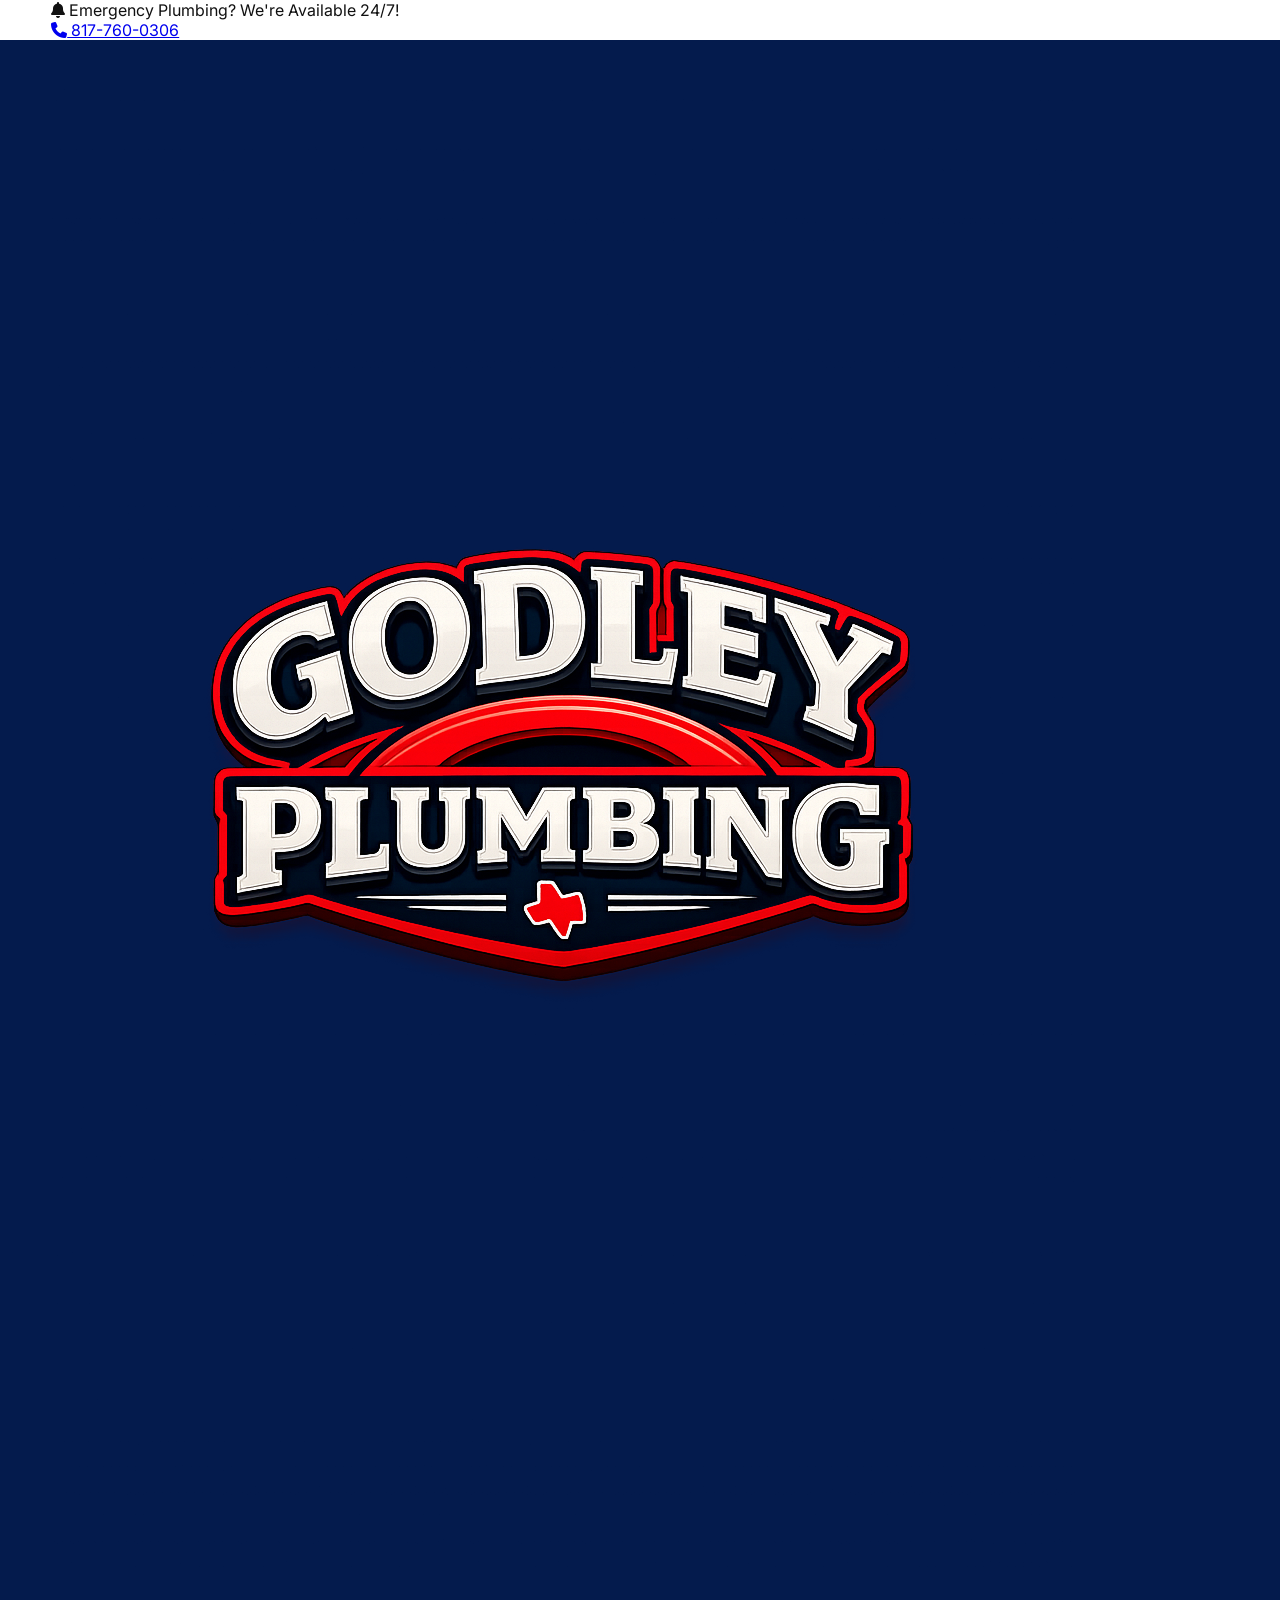
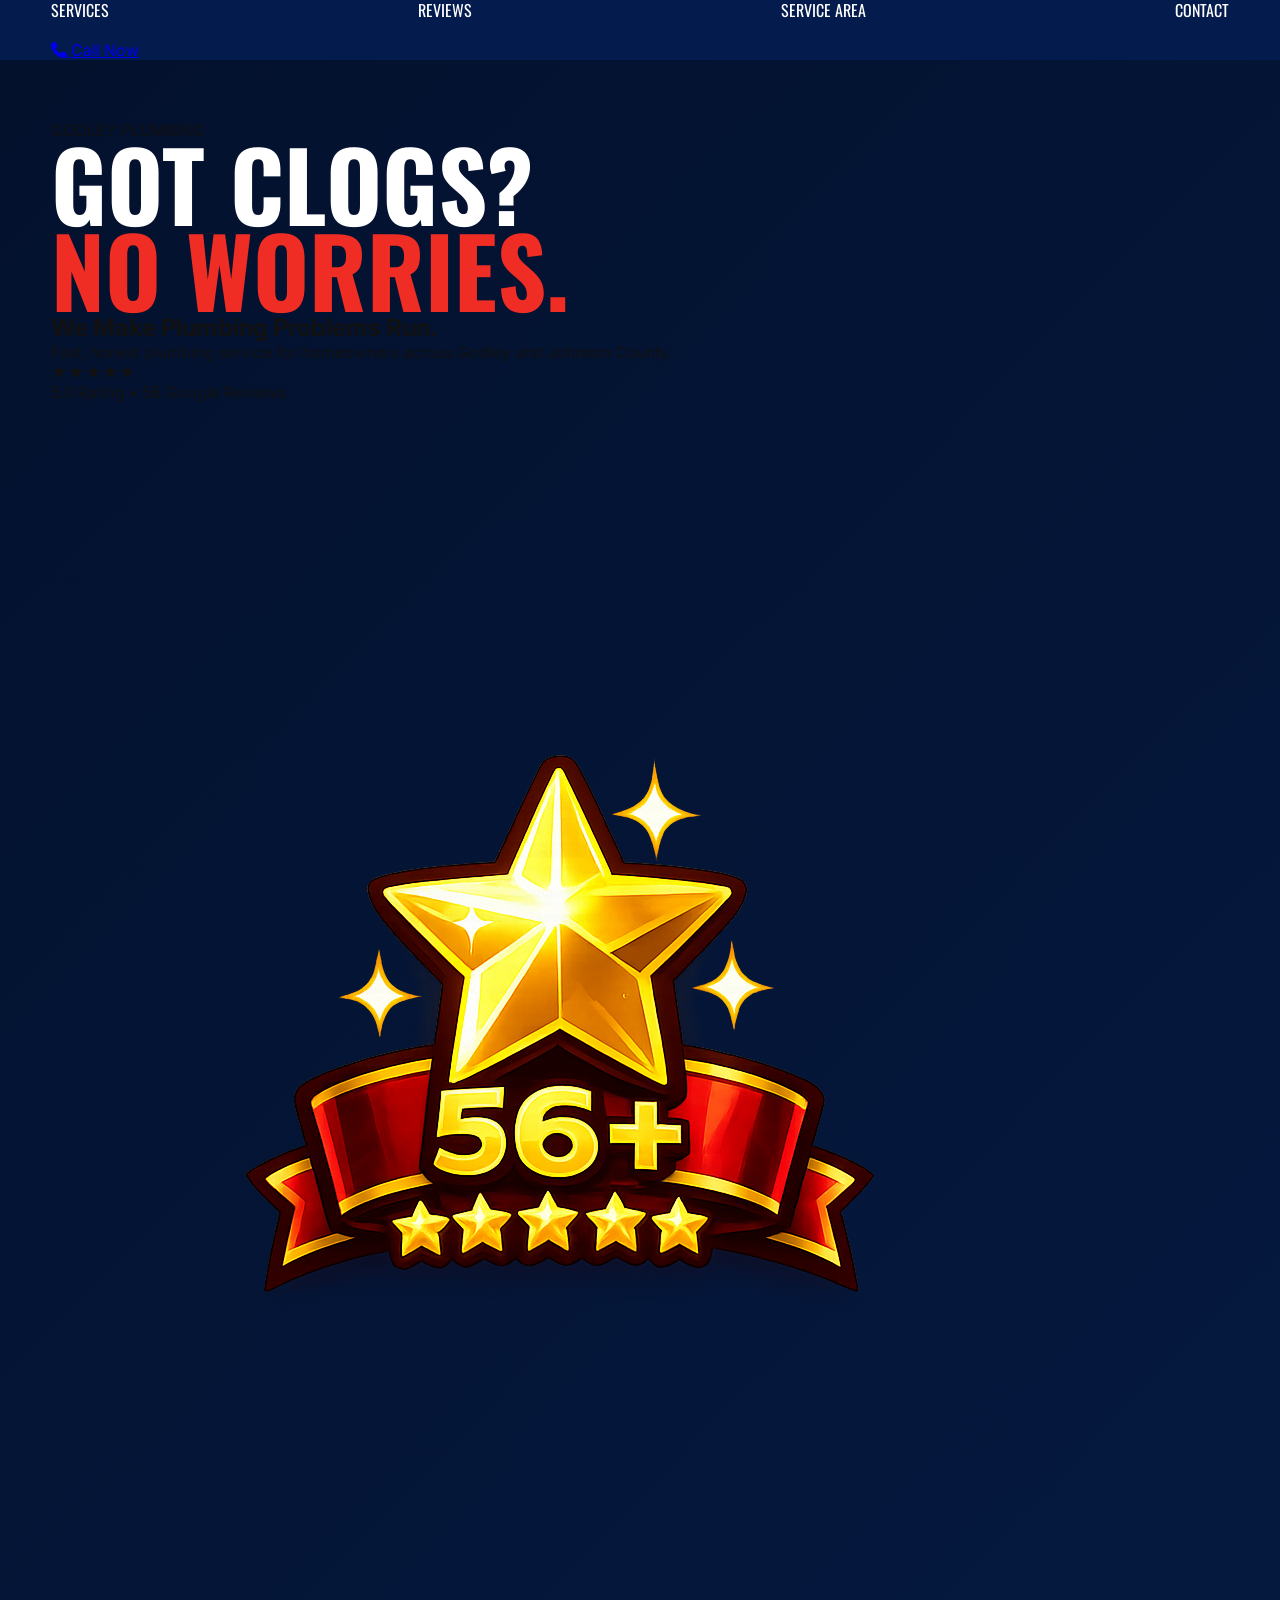
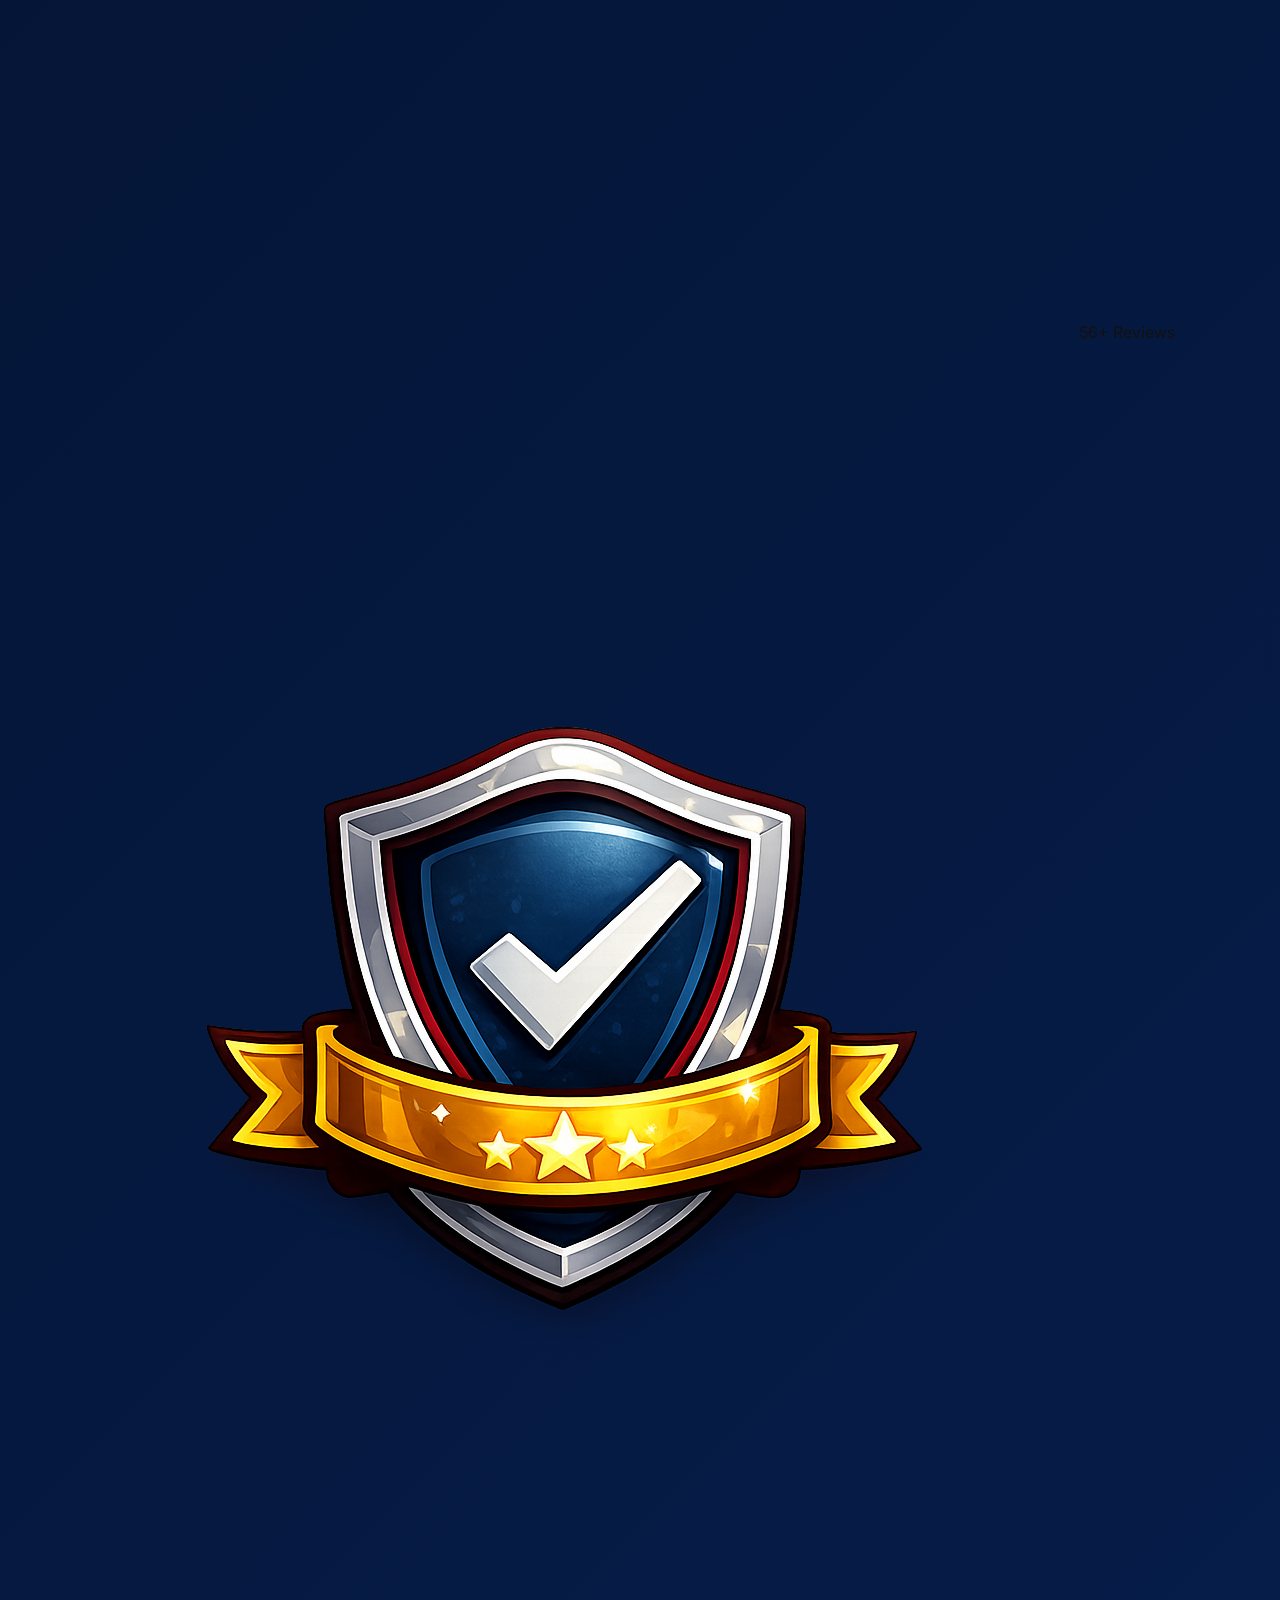
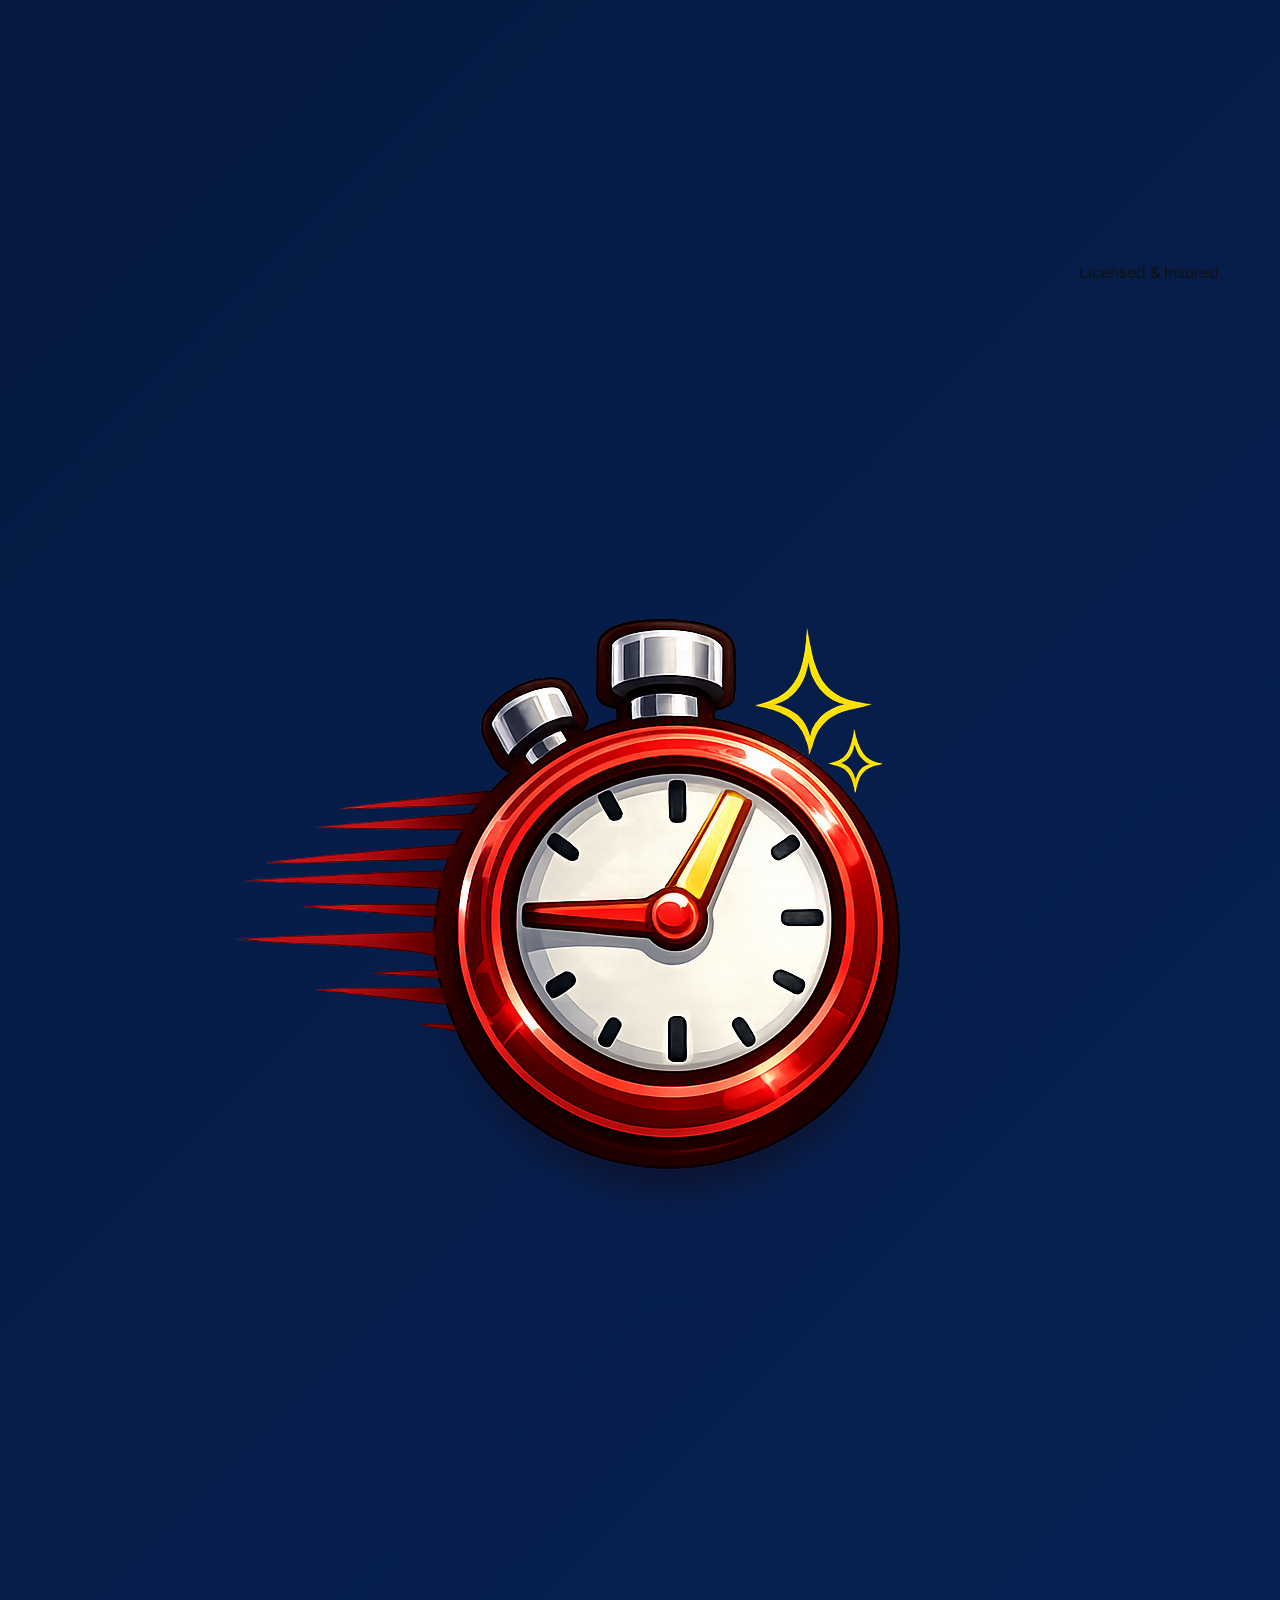
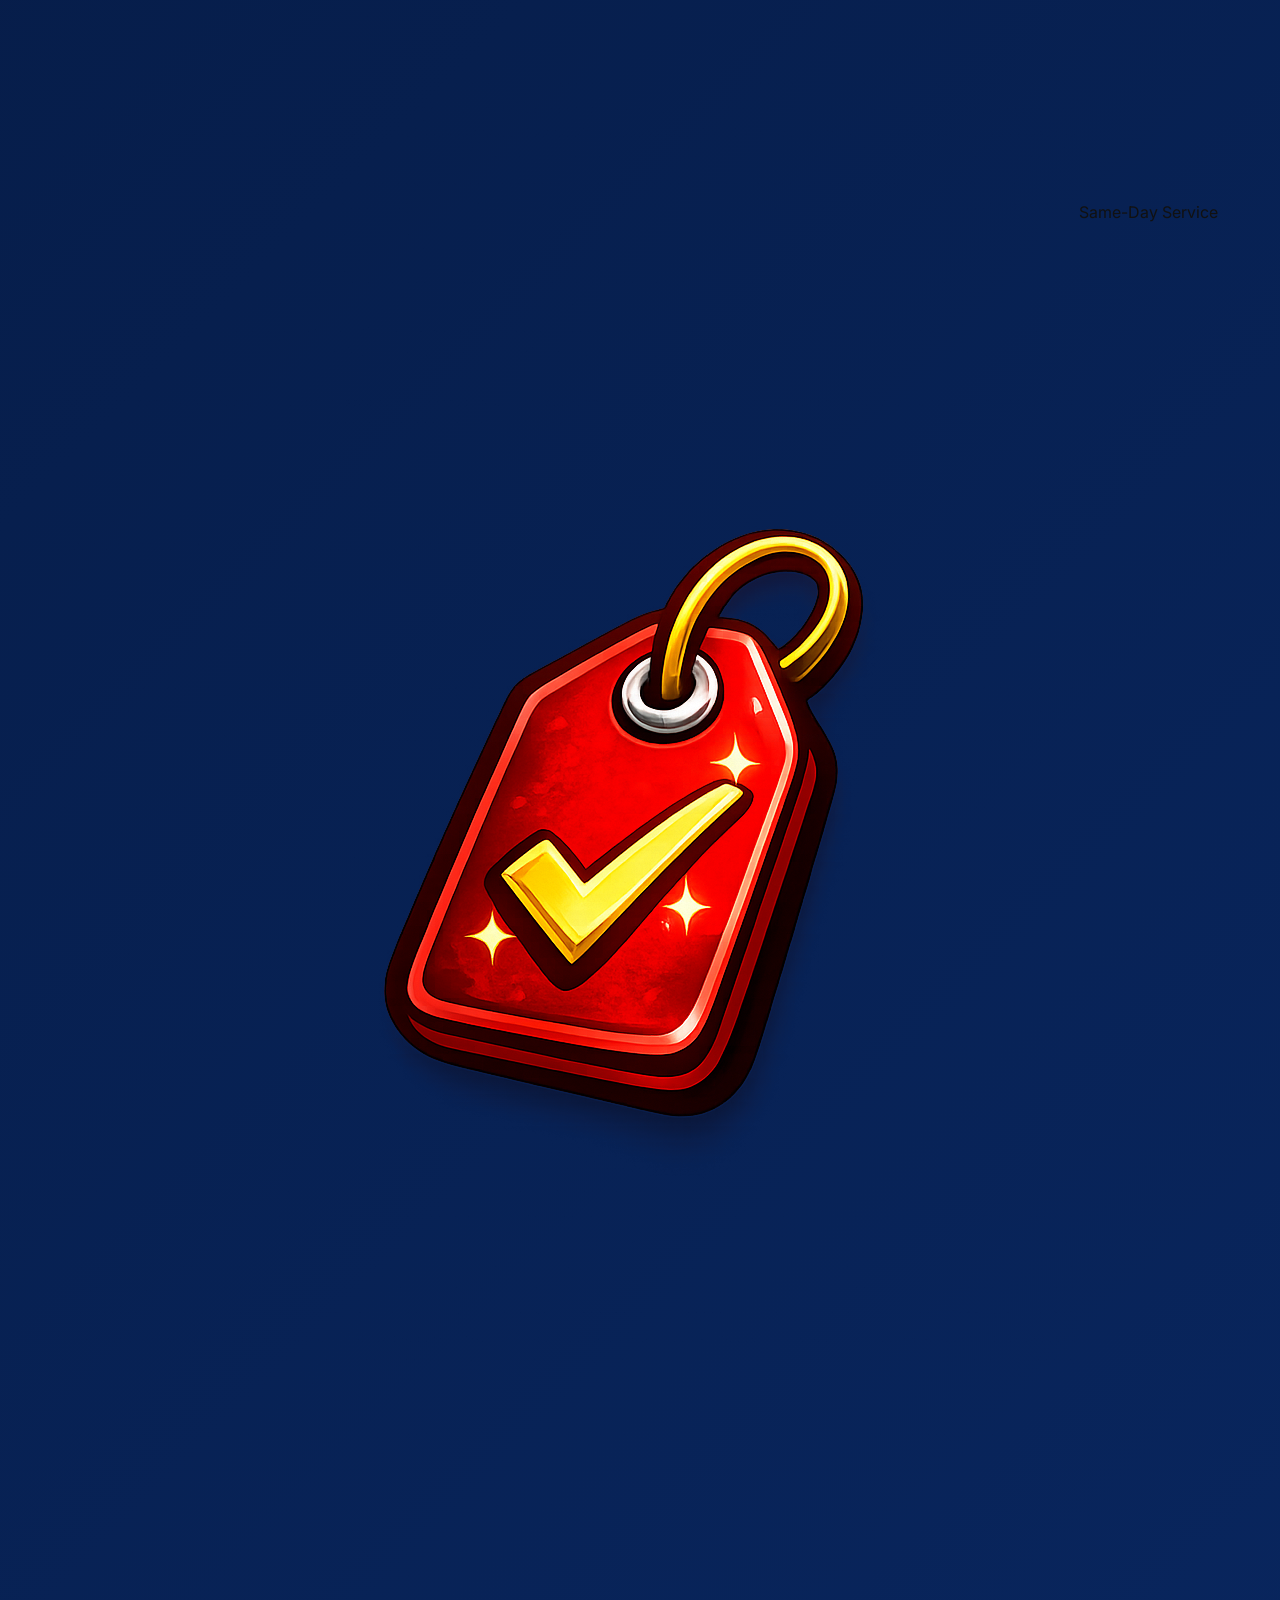
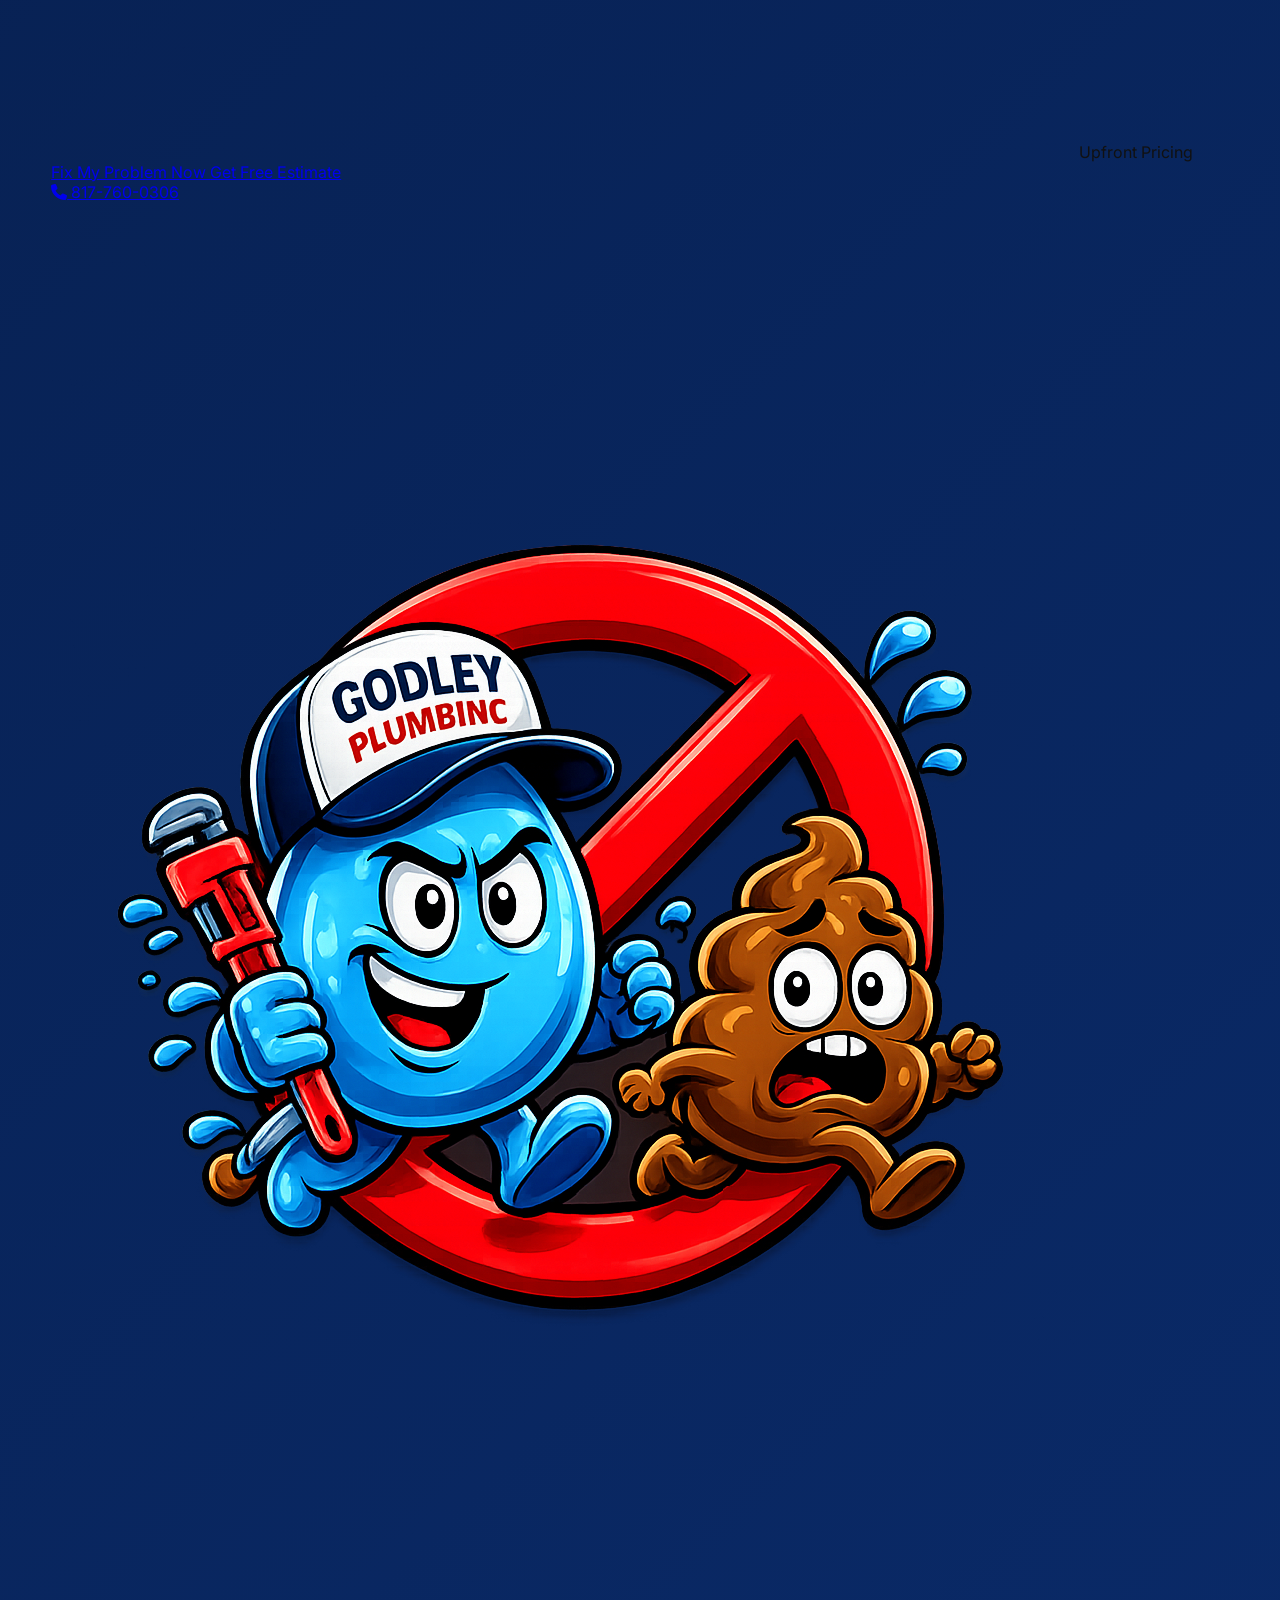
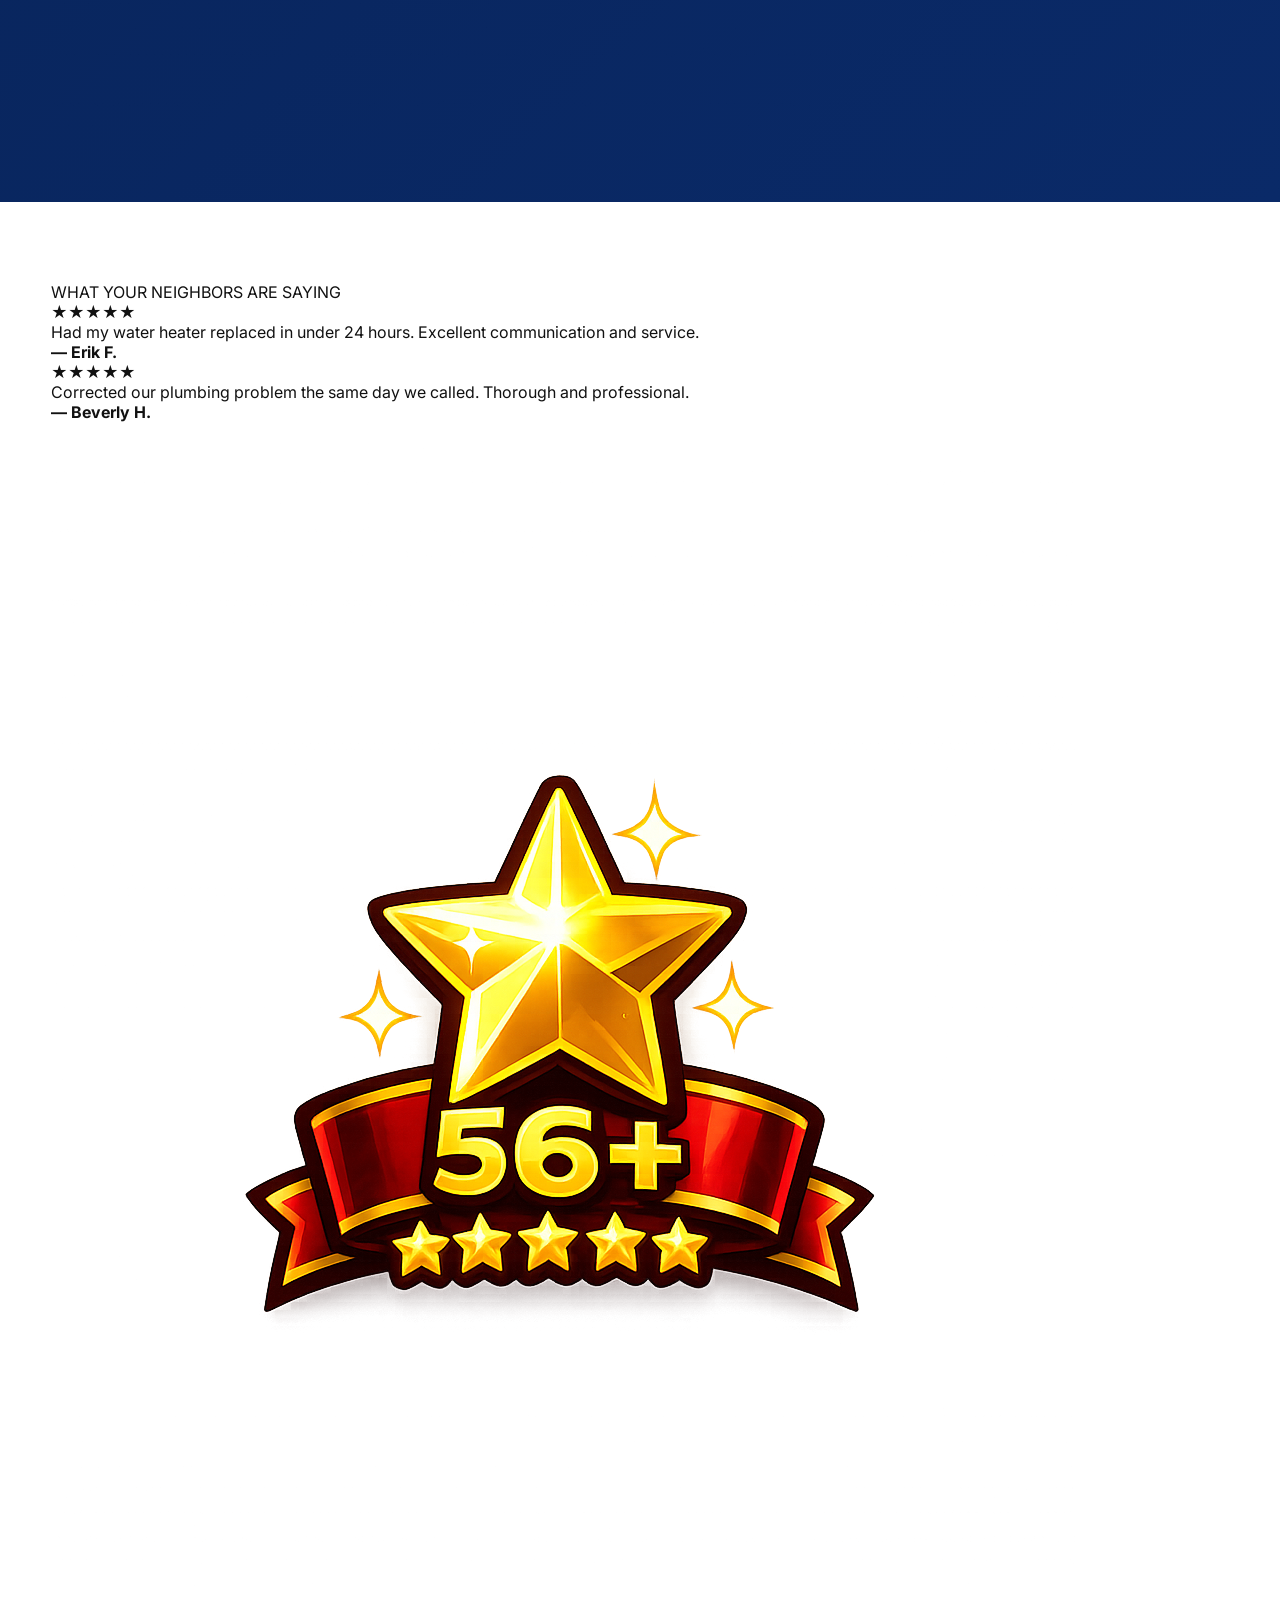
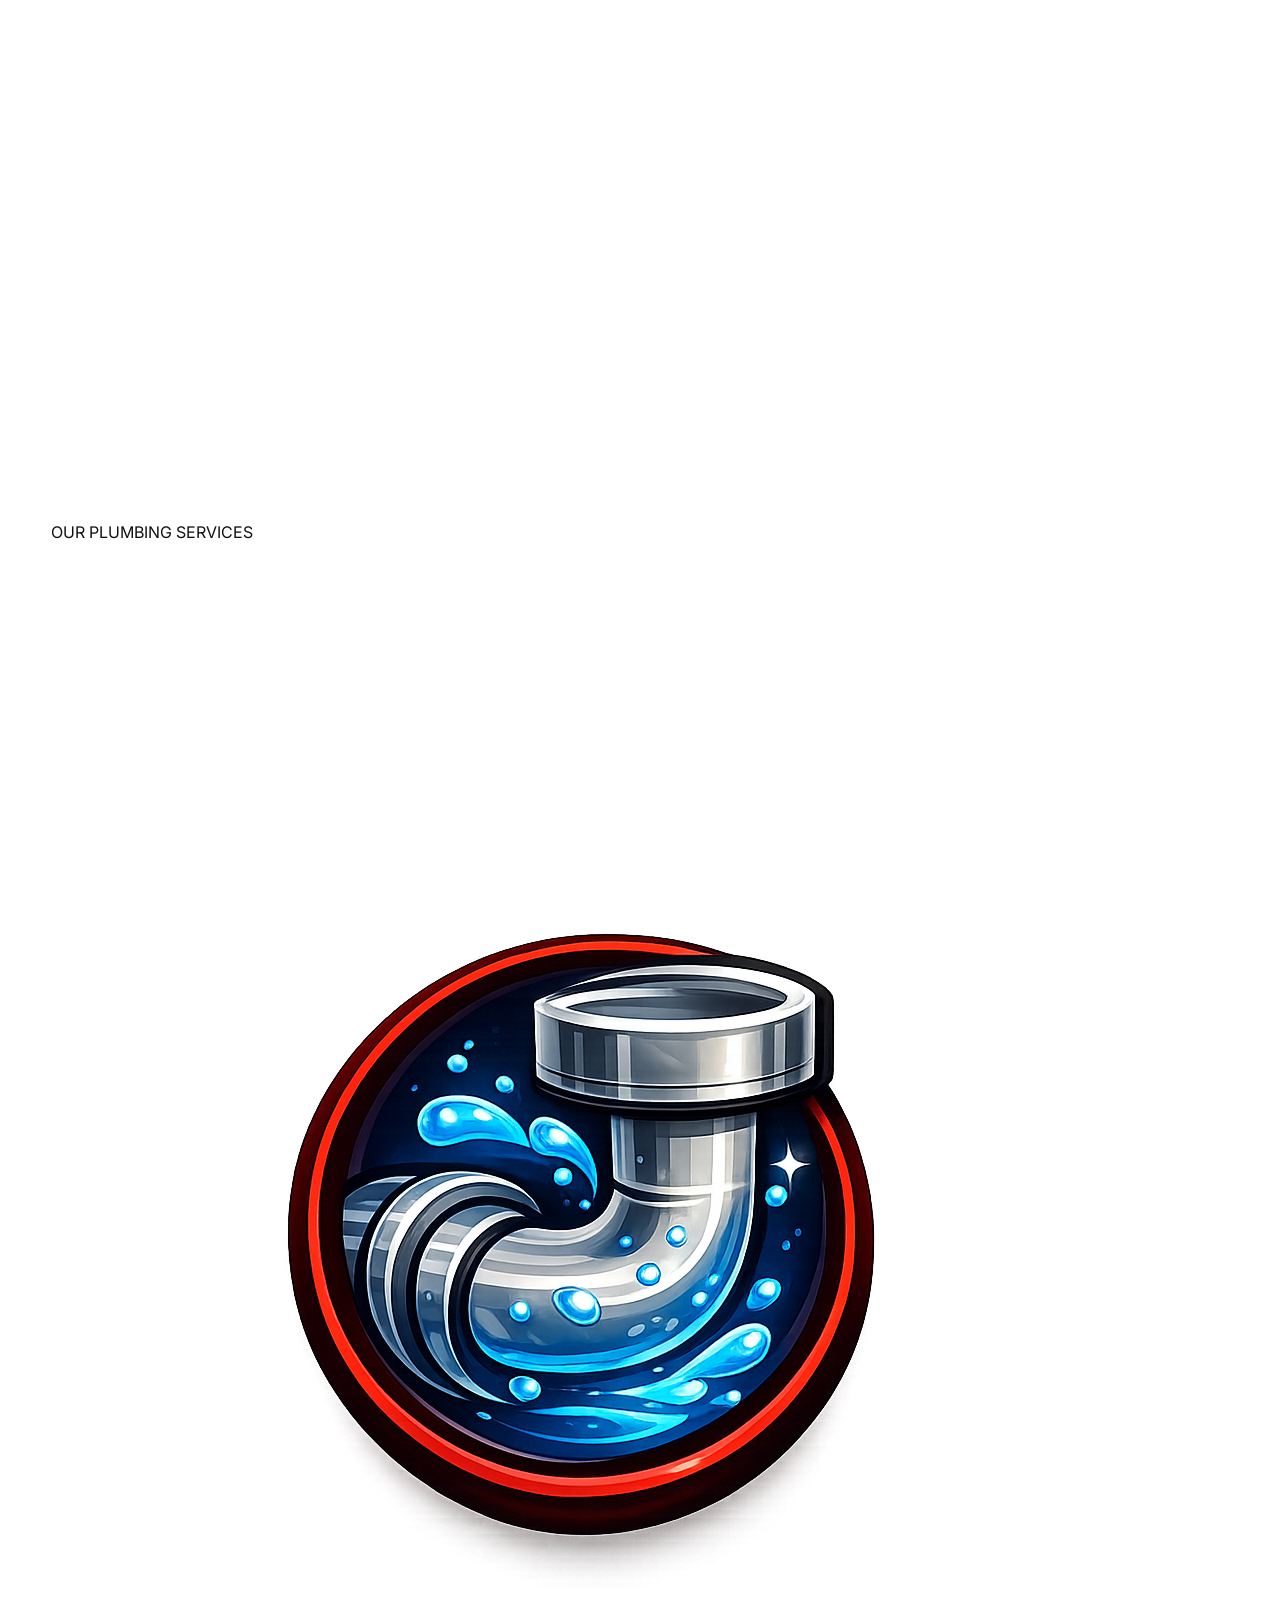
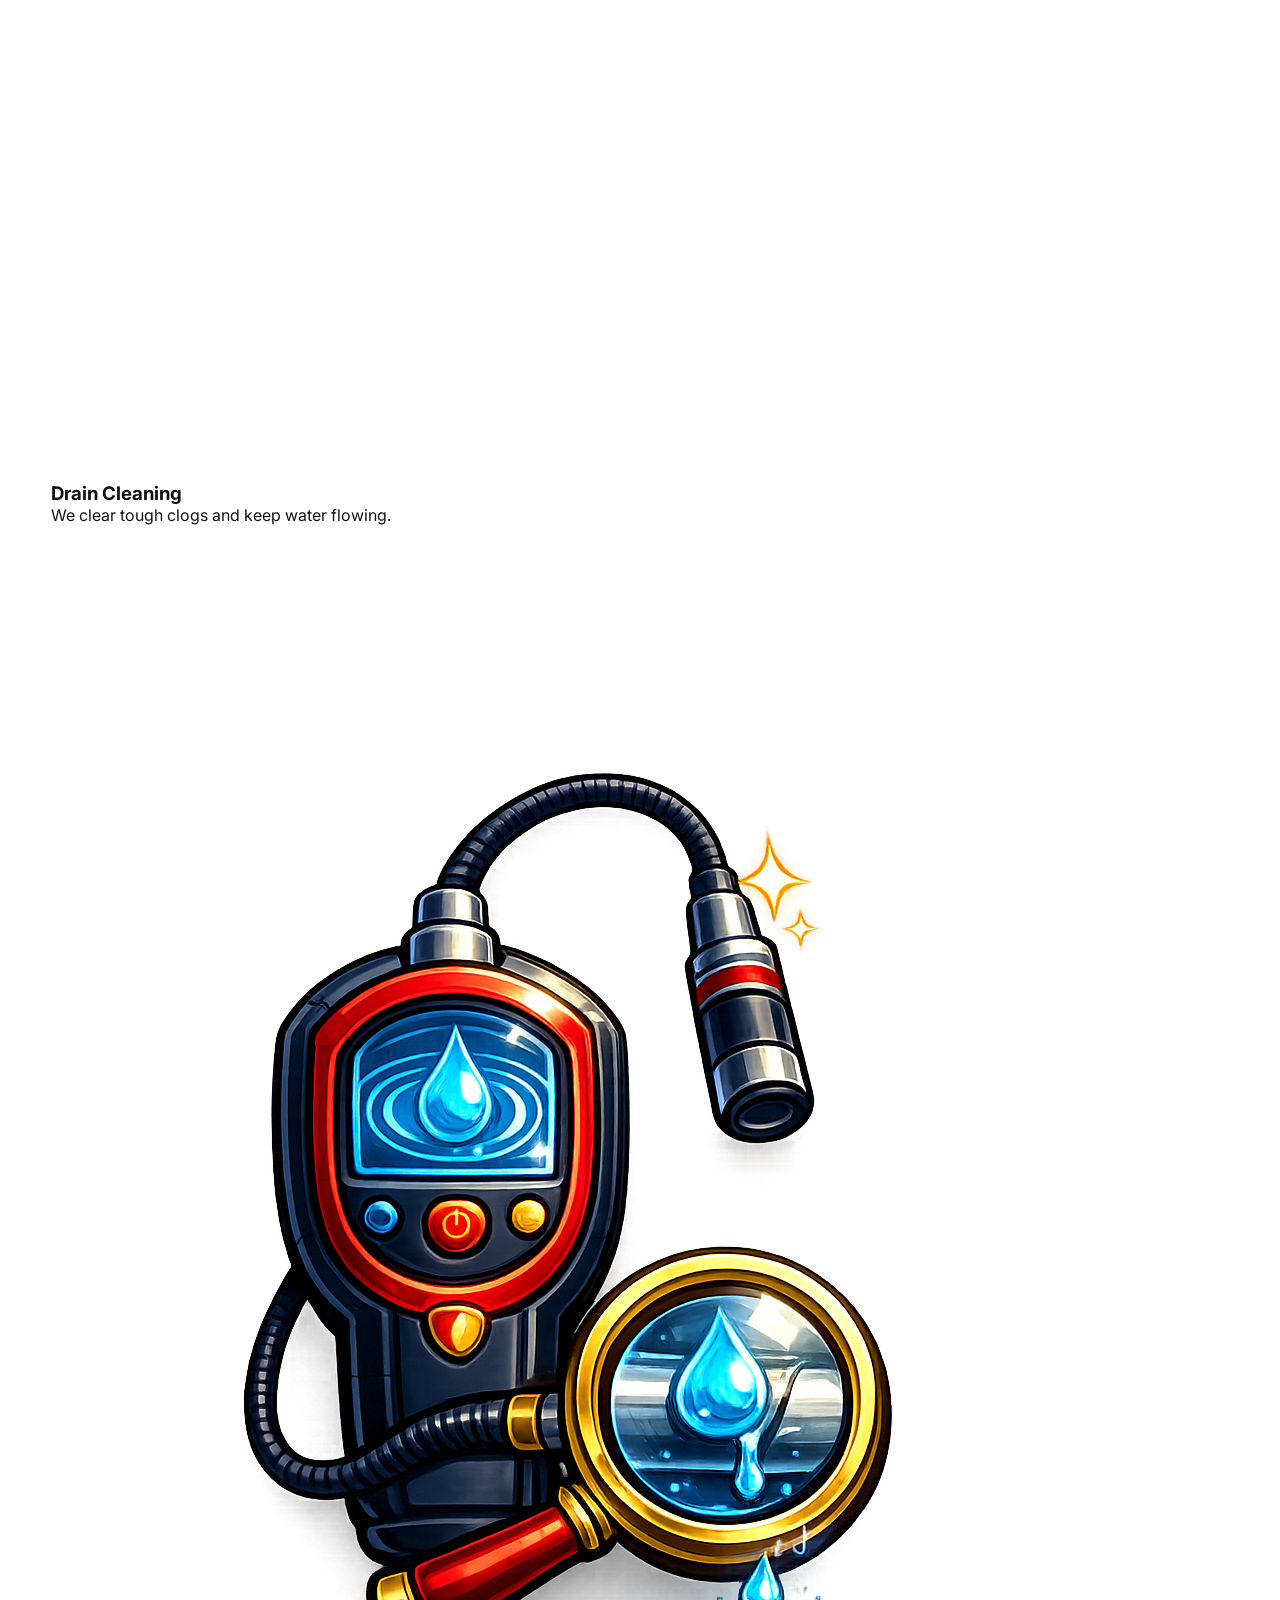
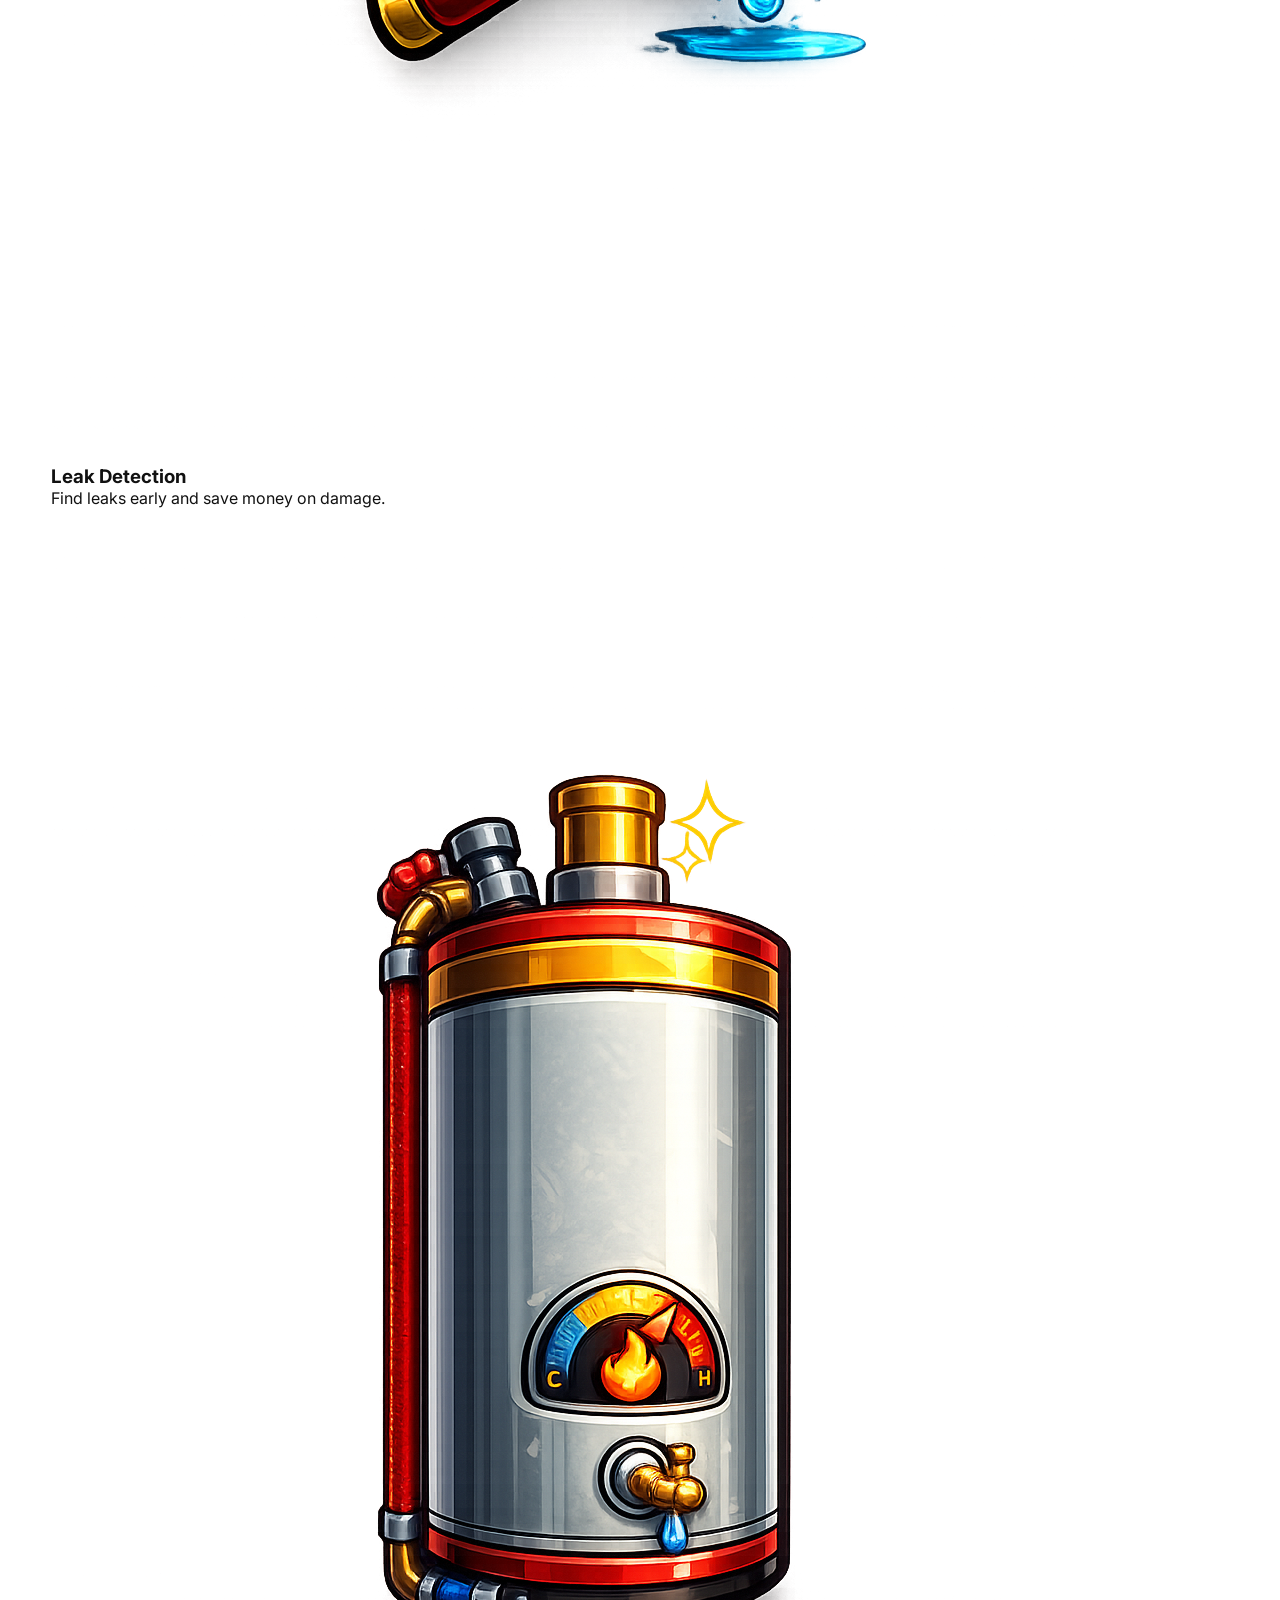
==== index.html @ 160a4574 "Update index.html" ====
<!DOCTYPE html>
<html lang="en">
<head>
    <meta charset="UTF-8">
    <meta name="viewport" content="width=device-width, initial-scale=1.0">
    <title>Godley Plumbing | Fast, Honest Plumbing Service</title>

    <link rel="stylesheet" href="style.css">

    <link href="https://fonts.googleapis.com/css2?family=Oswald:wght@400;500;600;700&family=Inter:wght@400;500;600;700&display=swap" rel="stylesheet">

    <link rel="stylesheet" href="https://cdnjs.cloudflare.com/ajax/libs/font-awesome/6.5.1/css/all.min.css">
</head>
<body>

<!-- TOP BAR -->

<div class="top-bar">
    <div class="container top-bar-inner">
        <div class="top-message">
            <i class="fas fa-bell"></i>
            Emergency Plumbing? We're Available 24/7!
        </div>

        <a href="tel:8177600306" class="top-phone">
            <i class="fas fa-phone"></i>
            817-760-0306
        </a>
    </div>
</div>

<!-- HEADER -->

<header class="header">
    <div class="container header-inner">

        <a href="#" class="logo-wrap">
            <img src="logo.png" alt="Godley Plumbing Logo">
        </a>

        <nav class="nav">
            <a href="#services">Services</a>
            <a href="#reviews">Reviews</a>
            <a href="#service-area">Service Area</a>
            <a href="#contact">Contact</a>
        </nav>

        <a href="tel:8177600306" class="header-call-btn">
            <i class="fas fa-phone"></i>
            Call Now
        </a>

    </div>
</header>

<!-- HERO -->

<section class="hero">

    <div class="hero-overlay"></div>

    <div class="container hero-inner">

        <div class="hero-content">

            <span class="hero-kicker">
                GODLEY PLUMBING
            </span>

            <h1>
                GOT CLOGS?<br>
                <span>NO WORRIES.</span>
            </h1>

            <h2>
                We Make Plumbing Problems Run.
            </h2>

            <p>
                Fast, honest plumbing service for homeowners
                across Godley and Johnson County.
            </p>

            <div class="review-line">

                <div class="stars">
                    ★★★★★
                </div>

                <span>5.0 Rating</span>

                <span class="dot">•</span>

                <span>56 Google Reviews</span>

            </div>

            <div class="trust-row">

                <div class="trust-item">
                    <img src="star-reviews.png" alt="">
                    <span>56+ Reviews</span>
                </div>

                <div class="trust-item">
                    <img src="shield-insured.png" alt="">
                    <span>Licensed & Insured</span>
                </div>

                <div class="trust-item">
                    <img src="clock-sameday.png" alt="">
                    <span>Same-Day Service</span>
                </div>

                <div class="trust-item">
                    <img src="tag-pricing.png" alt="">
                    <span>Upfront Pricing</span>
                </div>

            </div>

            <div class="hero-buttons">

                <a href="tel:8177600306" class="btn btn-primary">
                    Fix My Problem Now
                </a>

                <a href="#contact" class="btn btn-secondary">
                    Get Free Estimate
                </a>

            </div>

            <a href="tel:8177600306" class="hero-phone">
                <i class="fas fa-phone"></i>
                817-760-0306
            </a>

        </div>

        <div class="hero-image">

            <img src="hero.png" alt="Godley Plumbing Hero">

        </div>

    </div>

</section>

<!-- REVIEWS -->

<section id="reviews" class="reviews">

    <div class="container">

        <div class="section-title">
            WHAT YOUR NEIGHBORS ARE SAYING
        </div>

        <div class="reviews-grid">

            <div class="review-card">

                <div class="review-stars">
                    ★★★★★
                </div>

                <p>
                    Had my water heater replaced in under 24 hours.
                    Excellent communication and service.
                </p>

                <strong>
                    — Erik F.
                </strong>

            </div>

            <div class="review-card">

                <div class="review-stars">
                    ★★★★★
                </div>

                <p>
                    Corrected our plumbing problem the same day
                    we called. Thorough and professional.
                </p>

                <strong>
                    — Beverly H.
                </strong>

            </div>

            <div class="review-badge">

                <img src="star-reviews.png" alt="Reviews">

            </div>

        </div>

    </div>

</section>

<!-- SERVICES -->

<section id="services" class="services">

    <div class="container">

        <div class="section-title">
            OUR PLUMBING SERVICES
        </div>

        <div class="services-grid">

            <div class="service-card">
                <img src="drain-cleaning.png" alt="">
                <h3>Drain Cleaning</h3>
                <p>We clear tough clogs and keep water flowing.</p>
            </div>

            <div class="service-card">
                <img src="leak-detection.png" alt="">
                <h3>Leak Detection</h3>
                <p>Find leaks early and save money on damage.</p>
            </div>

            <div class="service-card">
                <img src="water-heater.png" alt="">
                <h3>Water Heaters</h3>
                <p>Repair or replacement done right.</p>
            </div>

            <div class="service-card">
                <img src="toilet-repair.png" alt="">
                <h3>Toilet Repair</h3>
                <p>Running, leaking or clogged? We can help.</p>
            </div>

            <div class="service-card">
                <img src="sewer-repair.png" alt="">
                <h3>Sewer Repair</h3>
                <p>From minor repairs to major issues.</p>
            </div>

            <div class="service-card">
                <img src="emergency-plumbing.png" alt="">
                <h3>Emergency Plumbing</h3>
                <p>24/7 service when problems can't wait.</p>
            </div>

        </div>

    </div>

</section>

<!-- SERVICE AREA -->

<section id="service-area" class="service-area">

    <div class="container area-inner">

        <div class="area-left">

            <img src="texas-service-area.png" alt="Service Area">

            <div>

                <h2>Proudly Serving</h2>

                <span>
                    Godley & Surrounding Areas
                </span>

            </div>

        </div>

        <div class="area-right">

            <ul>
                <li>Godley</li>
                <li>Cleburne</li>
                <li>Joshua</li>
            </ul>

            <ul>
                <li>Crowley</li>
                <li>Alvarado</li>
                <li>Burleson</li>
            </ul>

            <ul>
                <li>Benbrook</li>
                <li>Fort Worth</li>
                <li>& More!</li>
            </ul>

        </div>

    </div>

</section>

<!-- CTA -->

<section class="cta">

    <div class="container cta-inner">

        <div class="cta-logo">

            <img src="mascot-badge.png" alt="Mascot Badge">

        </div>

        <div class="cta-text">

            <h2>
                DON'T LET A SMALL PLUMBING PROBLEM
            </h2>

            <h3>
                BECOME A BIG ONE.
            </h3>

            <p>
                Call Godley Plumbing Today!
            </p>

        </div>

        <div class="cta-phone">

            <div class="cta-number">
                817-760-0306
            </div>

            <a href="tel:8177600306" class="btn btn-dark">
                Call Now
            </a>

        </div>

    </div>

</section>

<!-- FOOTER -->

<footer id="contact" class="footer">

    <div class="container">

        <div class="footer-trust">

            <div>Licensed & Insured</div>

            <div>Family Owned</div>

            <div>Same-Day Service</div>

        </div>

        <div class="footer-bottom">

            <p>
                © 2026 Godley Plumbing. All Rights Reserved.
            </p>

            <div class="footer-social">

                <a href="#">
                    <i class="fab fa-facebook-f"></i>
                </a>

                <a href="#">
                    <i class="fab fa-google"></i>
                </a>

            </div>

        </div>

    </div>

</footer>

<!-- FLOATING CALL BUTTON -->

<a href="tel:8177600306" class="floating-call">
    <i class="fas fa-phone"></i>
</a>

</body>
</html>
---- style.css ----
:root{--navy:#041b4d;--red:#ef2d24;--light:#f4f5f7;}
*{box-sizing:border-box;margin:0;padding:0}
body{font-family:Inter,sans-serif;background:#fff;color:#111}
.container{width:min(1200px,92%);margin:auto}
.topbar{background:var(--red);padding:10px 0;color:#fff}
.topbar .container{display:flex;justify-content:space-between}
.topbar a{color:#fff;text-decoration:none;font-weight:700}
.header{background:var(--navy)}
.nav{display:flex;align-items:center;justify-content:space-between;padding:18px 0}
.logo{height:90px}
nav{display:flex;gap:30px}
nav a{text-decoration:none;color:#fff;font-family:Oswald,sans-serif;text-transform:uppercase}
.call-btn,.primary{background:var(--red);color:#fff;padding:14px 24px;border-radius:8px;text-decoration:none;font-weight:700}
.hero{background:linear-gradient(135deg,#03112d,#0a2a68);padding:60px 0}
.hero-grid{display:grid;grid-template-columns:1fr 1fr;align-items:center}
.eyebrow{color:#fff;letter-spacing:2px;font-weight:700}
.hero h1{font-family:Oswald,sans-serif;color:#fff;font-size:6rem;line-height:.9}
.hero h1 span{color:var(--red)}
.sub,.rating{color:#fff;margin-top:20px}
.cta-row{display:flex;gap:15px;margin-top:25px}
.secondary{border:2px solid #fff;color:#fff;padding:12px 24px;text-decoration:none;border-radius:8px}
.hero-art img{width:100%;max-width:700px}
.trustbar{display:grid;grid-template-columns:repeat(4,1fr);background:#081937;color:#fff;text-align:center;padding:30px;font-family:Oswald,sans-serif;text-transform:uppercase}
.services{padding:80px 0}
.services h2,.reviews h2,.service-area h2{text-align:center;font-family:Oswald,sans-serif;font-size:3rem;margin-bottom:40px}
.grid{display:grid;grid-template-columns:repeat(3,1fr);gap:24px}
.card,.review{background:#fff;border:1px solid #e5e5e5;padding:30px;border-radius:14px}
.card h3{font-family:Oswald,sans-serif;margin-bottom:10px}
.proof{background:var(--light);padding:80px 0}
.proof-wrap{display:grid;grid-template-columns:250px 1fr;align-items:center;gap:40px}
.big{font-size:8rem;font-weight:800;color:var(--red)}
.reviews{padding:80px 0}
.stat{background:var(--navy);color:#fff;text-align:center}
.stat span{font-size:5rem;font-weight:800;display:block}
.service-area{background:var(--navy);color:#fff;padding:70px 0;text-align:center}
.final-cta{background:var(--red);padding:90px 0;text-align:center;color:#fff;position:relative}
.final-cta:before{content:'';position:absolute;inset:0;background:url('hero.png') center/contain no-repeat;opacity:.05}
.final-cta *{position:relative}
.final-cta h2{font-family:Oswald,sans-serif;font-size:5rem}
.final-cta a{display:inline-block;margin-top:20px;color:#fff;font-size:2rem;font-weight:800;text-decoration:none}
@media(max-width:900px){
.hero-grid,.proof-wrap,.grid{grid-template-columns:1fr}
.hero h1{font-size:4rem}
.trustbar{grid-template-columns:1fr 1fr}
nav{display:none}
.logo{height:70px}
}
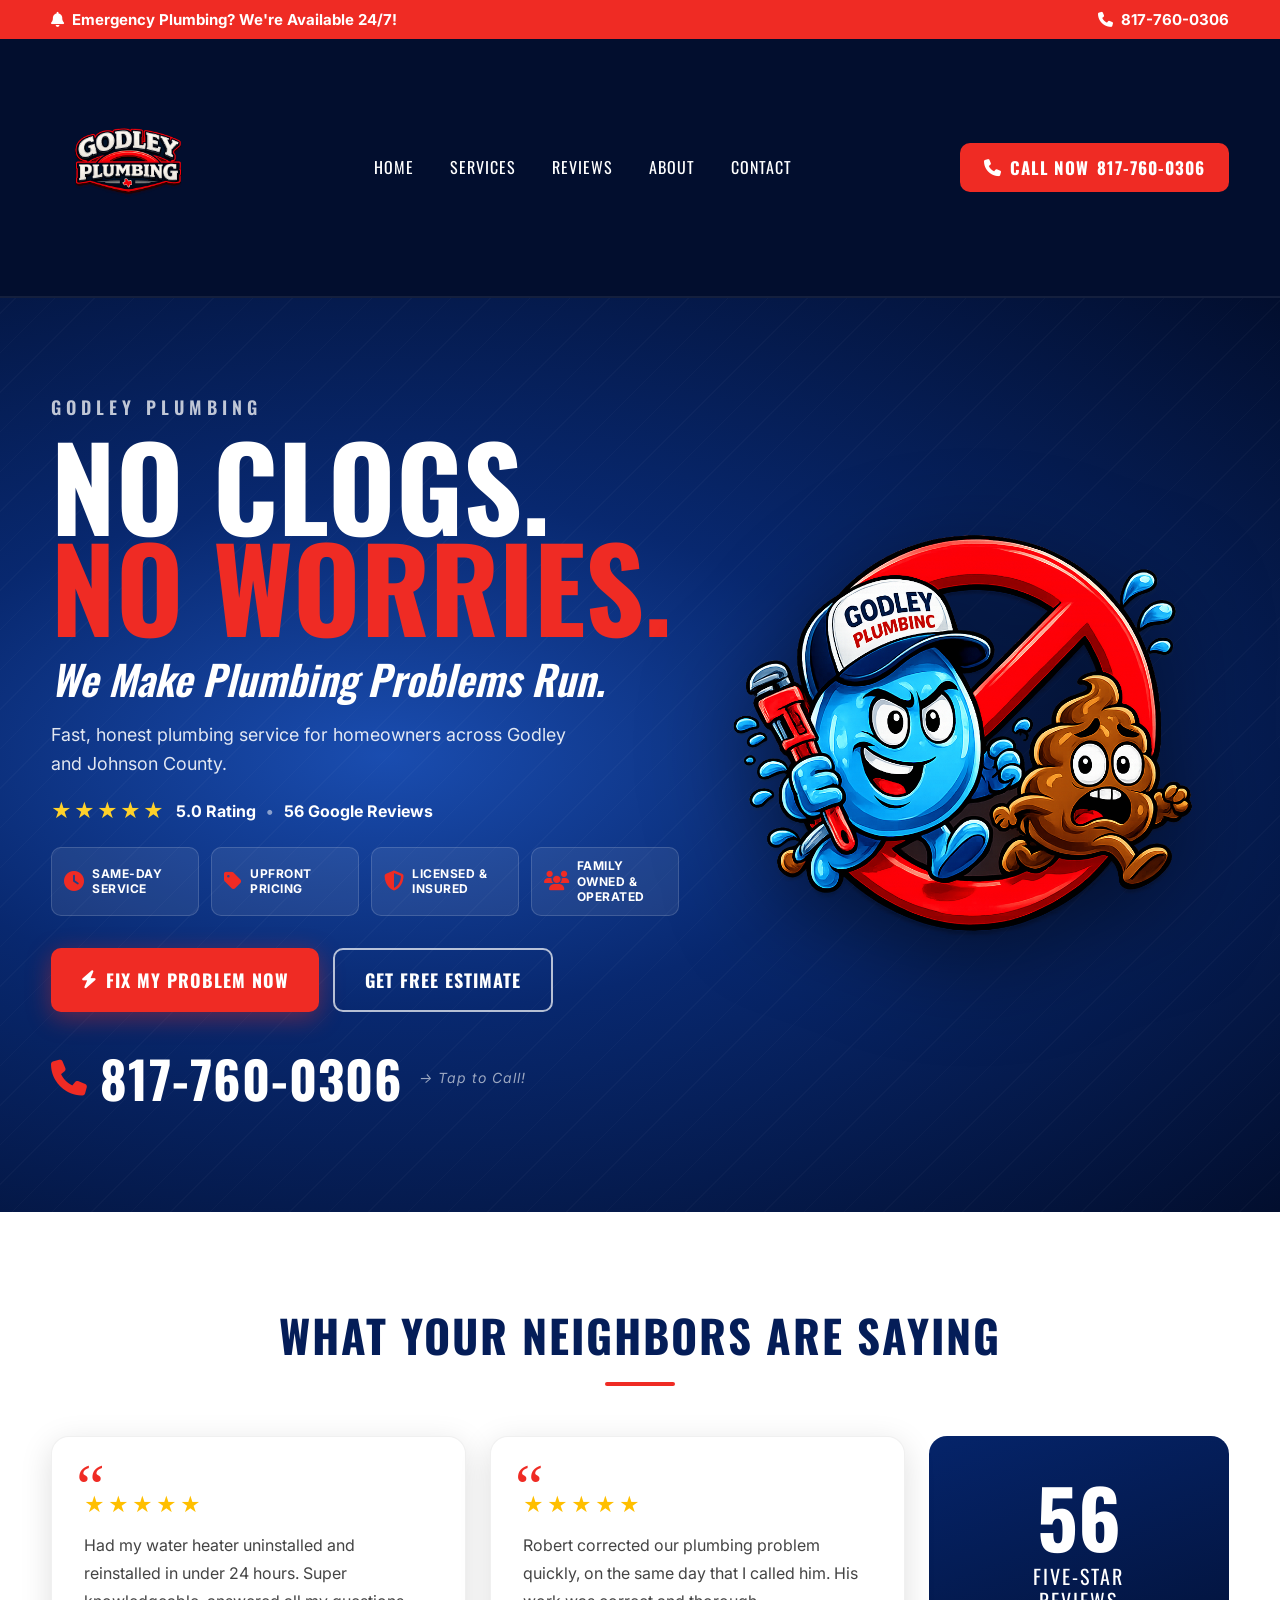
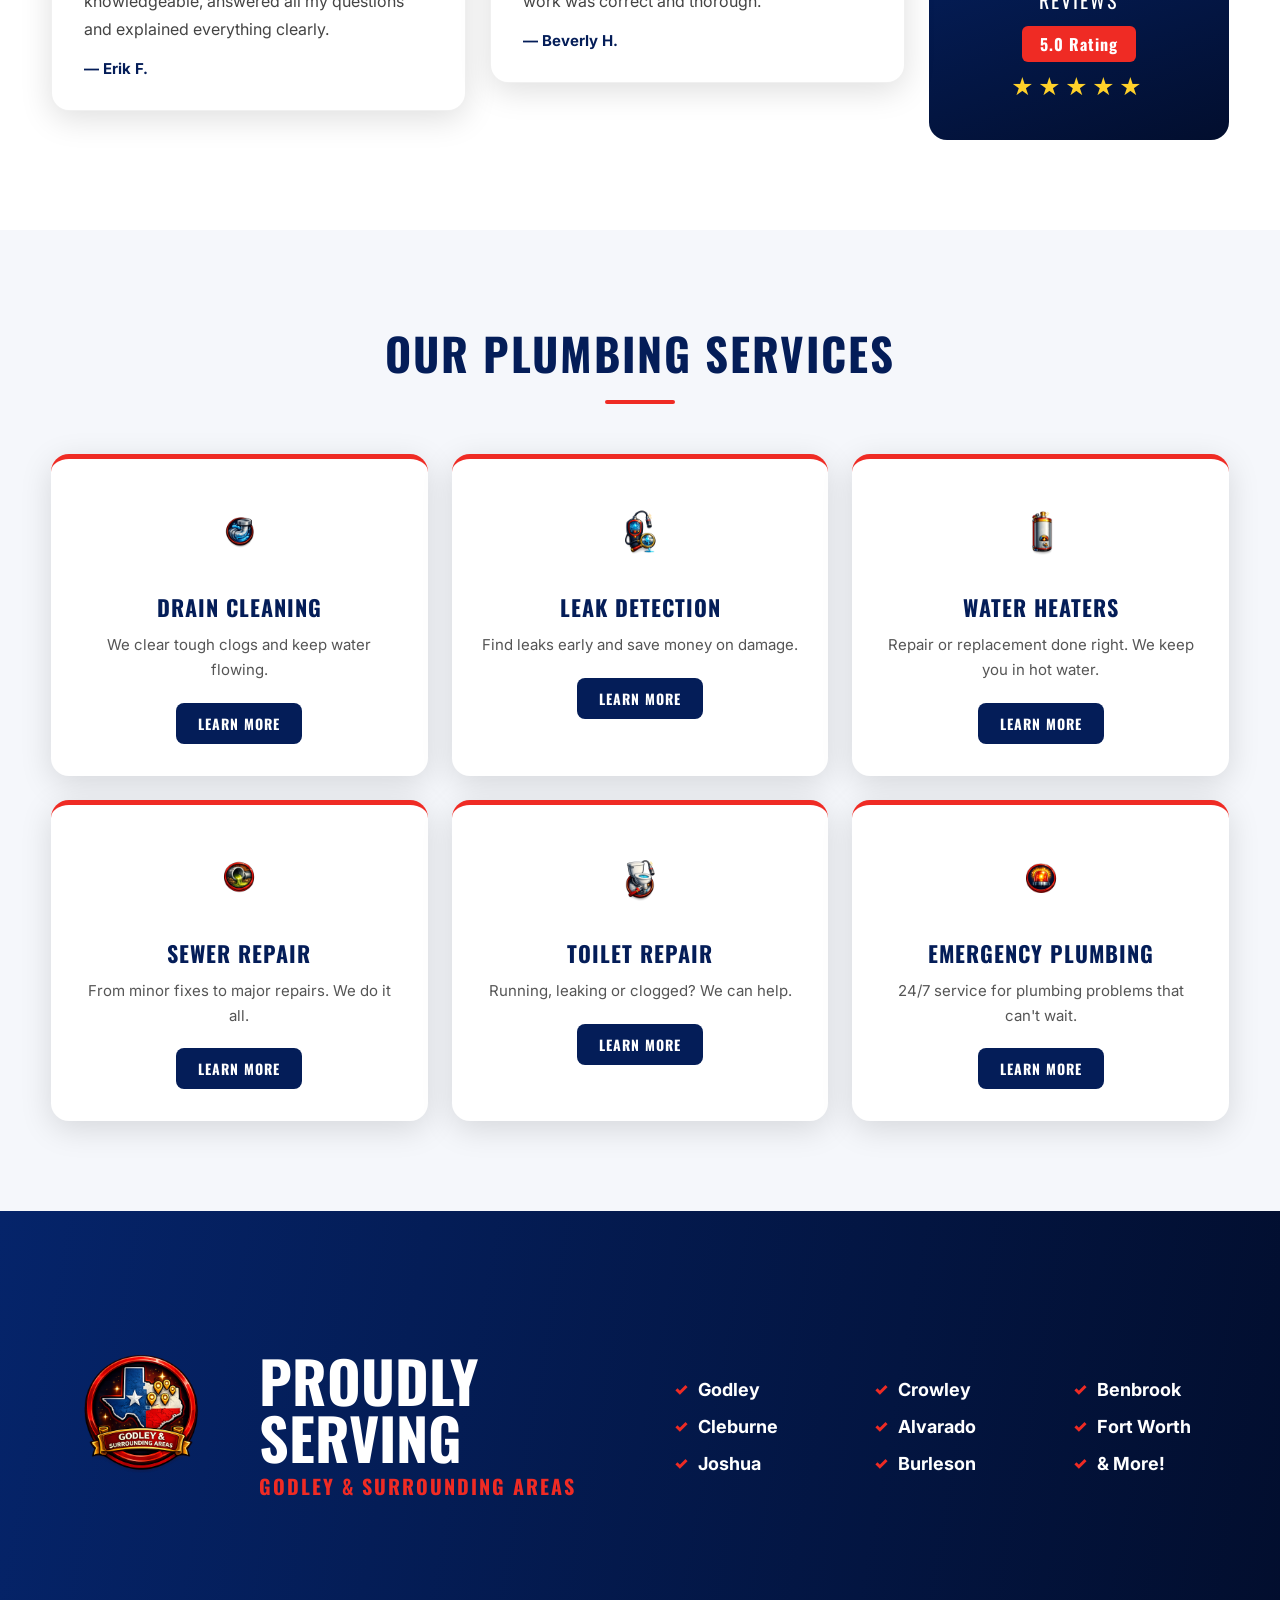
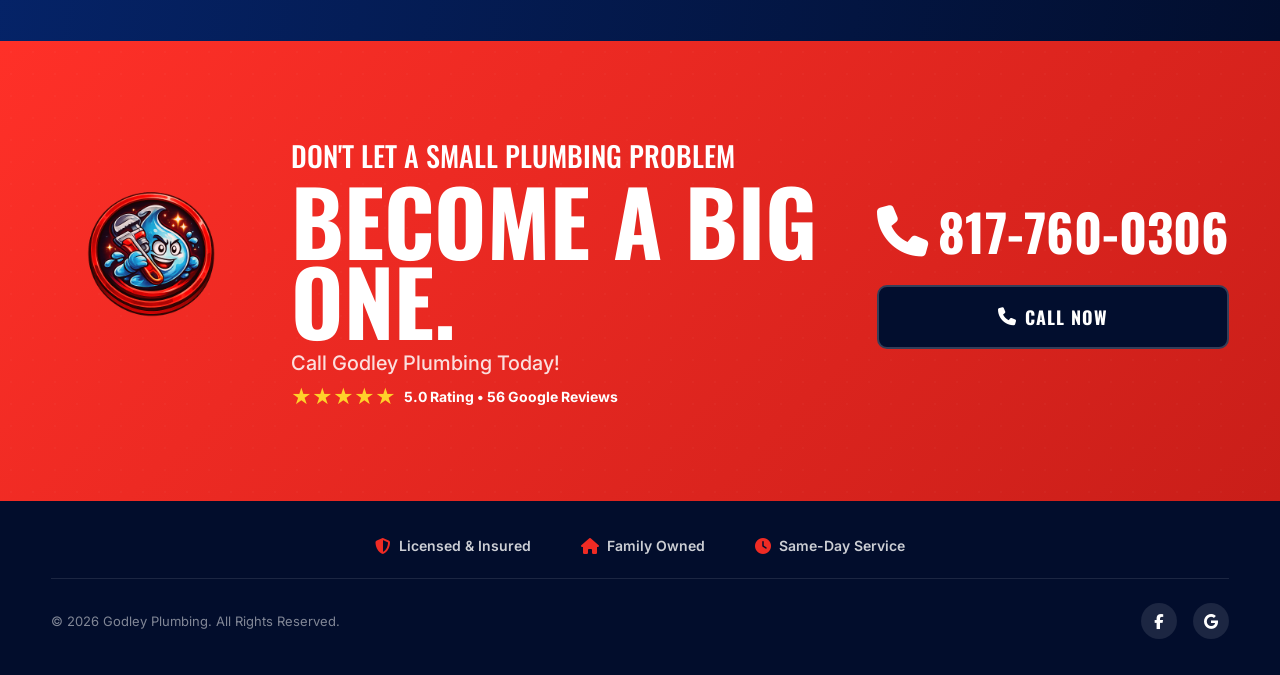
==== commit c1e20a2c: "Update index.html" ====
--- a/index.html
+++ b/index.html
@@ -1,401 +1,312 @@
 <!DOCTYPE html>
 <html lang="en">
 <head>
-    <meta charset="UTF-8">
-    <meta name="viewport" content="width=device-width, initial-scale=1.0">
-    <title>Godley Plumbing | Fast, Honest Plumbing Service</title>
-
-    <link rel="stylesheet" href="style.css">
-
-    <link href="https://fonts.googleapis.com/css2?family=Oswald:wght@400;500;600;700&family=Inter:wght@400;500;600;700&display=swap" rel="stylesheet">
-
-    <link rel="stylesheet" href="https://cdnjs.cloudflare.com/ajax/libs/font-awesome/6.5.1/css/all.min.css">
+  <meta charset="UTF-8">
+  <meta name="viewport" content="width=device-width, initial-scale=1.0">
+  <title>Godley Plumbing | Fast, Honest Plumbing Service — Godley & Johnson County</title>
+  <meta name="description" content="Fast, honest plumbing service for homeowners across Godley and Johnson County. Same-day service, upfront pricing, licensed & insured. Call 817-760-0306.">
+
+  <link rel="stylesheet" href="style.css">
+  <link href="https://fonts.googleapis.com/css2?family=Oswald:wght@400;500;600;700&family=Inter:wght@400;500;600;700;800&display=swap" rel="stylesheet">
+  <link rel="stylesheet" href="https://cdnjs.cloudflare.com/ajax/libs/font-awesome/6.5.1/css/all.min.css">
 </head>
 <body>
 
-<!-- TOP BAR -->
-
+<!-- ===== TOP BAR ===== -->
 <div class="top-bar">
-    <div class="container top-bar-inner">
-        <div class="top-message">
-            <i class="fas fa-bell"></i>
-            Emergency Plumbing? We're Available 24/7!
-        </div>
-
-        <a href="tel:8177600306" class="top-phone">
-            <i class="fas fa-phone"></i>
-            817-760-0306
+  <div class="container top-bar-inner">
+    <div class="top-message">
+      <i class="fas fa-bell"></i>
+      Emergency Plumbing? We're Available 24/7!
+    </div>
+    <a href="tel:8177600306" class="top-phone">
+      <i class="fas fa-phone"></i>
+      817-760-0306
+    </a>
+  </div>
+</div>
+
+<!-- ===== HEADER ===== -->
+<header class="header">
+  <div class="container header-inner">
+    <a href="#" class="logo-wrap">
+      <img src="logo.png" alt="Godley Plumbing Logo">
+    </a>
+    <nav class="nav">
+      <a href="#">Home</a>
+      <a href="#services">Services</a>
+      <a href="#reviews">Reviews</a>
+      <a href="#service-area">About</a>
+      <a href="#contact">Contact</a>
+    </nav>
+    <a href="tel:8177600306" class="header-call-btn">
+      <i class="fas fa-phone"></i>
+      <span class="call-text">Call Now</span>
+      817-760-0306
+    </a>
+  </div>
+</header>
+
+<!-- ===== HERO ===== -->
+<section class="hero">
+  <div class="container hero-inner">
+
+    <div class="hero-content">
+      <span class="hero-kicker">Godley Plumbing</span>
+
+      <h1>NO CLOGS.<br><span>NO WORRIES.</span></h1>
+
+      <h2>We Make Plumbing Problems Run.</h2>
+
+      <p class="hero-desc">
+        Fast, honest plumbing service for homeowners
+        across Godley and Johnson County.
+      </p>
+
+      <div class="review-line">
+        <span class="stars">★★★★★</span>
+        <span>5.0 Rating</span>
+        <span class="dot">•</span>
+        <span>56 Google Reviews</span>
+        <img src="google-logo.png" alt="Google" style="width:22px;display:inline-block;" onerror="this.style.display='none'">
+      </div>
+
+      <div class="trust-row">
+        <div class="trust-item">
+          <i class="fas fa-clock"></i>
+          <span>Same-Day Service</span>
+        </div>
+        <div class="trust-item">
+          <i class="fas fa-tag"></i>
+          <span>Upfront Pricing</span>
+        </div>
+        <div class="trust-item">
+          <i class="fas fa-shield-alt"></i>
+          <span>Licensed &amp; Insured</span>
+        </div>
+        <div class="trust-item">
+          <i class="fas fa-users"></i>
+          <span>Family Owned &amp; Operated</span>
+        </div>
+      </div>
+
+      <div class="hero-buttons">
+        <a href="tel:8177600306" class="btn btn-primary">
+          <i class="fas fa-bolt"></i>
+          Fix My Problem Now
         </a>
-    </div>
-</div>
-
-<!-- HEADER -->
-
-<header class="header">
-    <div class="container header-inner">
-
-        <a href="#" class="logo-wrap">
-            <img src="logo.png" alt="Godley Plumbing Logo">
+        <a href="#contact" class="btn btn-secondary">
+          Get Free Estimate
         </a>
-
-        <nav class="nav">
-            <a href="#services">Services</a>
-            <a href="#reviews">Reviews</a>
-            <a href="#service-area">Service Area</a>
-            <a href="#contact">Contact</a>
-        </nav>
-
-        <a href="tel:8177600306" class="header-call-btn">
-            <i class="fas fa-phone"></i>
-            Call Now
-        </a>
-
-    </div>
-</header>
-
-<!-- HERO -->
-
-<section class="hero">
-
-    <div class="hero-overlay"></div>
-
-    <div class="container hero-inner">
-
-        <div class="hero-content">
-
-            <span class="hero-kicker">
-                GODLEY PLUMBING
-            </span>
-
-            <h1>
-                GOT CLOGS?<br>
-                <span>NO WORRIES.</span>
-            </h1>
-
-            <h2>
-                We Make Plumbing Problems Run.
-            </h2>
-
-            <p>
-                Fast, honest plumbing service for homeowners
-                across Godley and Johnson County.
-            </p>
-
-            <div class="review-line">
-
-                <div class="stars">
-                    ★★★★★
-                </div>
-
-                <span>5.0 Rating</span>
-
-                <span class="dot">•</span>
-
-                <span>56 Google Reviews</span>
-
-            </div>
-
-            <div class="trust-row">
-
-                <div class="trust-item">
-                    <img src="star-reviews.png" alt="">
-                    <span>56+ Reviews</span>
-                </div>
-
-                <div class="trust-item">
-                    <img src="shield-insured.png" alt="">
-                    <span>Licensed & Insured</span>
-                </div>
-
-                <div class="trust-item">
-                    <img src="clock-sameday.png" alt="">
-                    <span>Same-Day Service</span>
-                </div>
-
-                <div class="trust-item">
-                    <img src="tag-pricing.png" alt="">
-                    <span>Upfront Pricing</span>
-                </div>
-
-            </div>
-
-            <div class="hero-buttons">
-
-                <a href="tel:8177600306" class="btn btn-primary">
-                    Fix My Problem Now
-                </a>
-
-                <a href="#contact" class="btn btn-secondary">
-                    Get Free Estimate
-                </a>
-
-            </div>
-
-            <a href="tel:8177600306" class="hero-phone">
-                <i class="fas fa-phone"></i>
-                817-760-0306
-            </a>
-
-        </div>
-
-        <div class="hero-image">
-
-            <img src="hero.png" alt="Godley Plumbing Hero">
-
-        </div>
-
-    </div>
-
-</section>
-
-<!-- REVIEWS -->
-
+      </div>
+
+      <a href="tel:8177600306" class="hero-phone">
+        <i class="fas fa-phone"></i>
+        817-760-0306
+        <span class="tap-label">→ Tap to Call!</span>
+      </a>
+    </div>
+
+    <div class="hero-image">
+      <img src="hero.png" alt="Godley Plumbing — No Clogs, No Worries">
+    </div>
+
+  </div>
+</section>
+
+<!-- ===== REVIEWS ===== -->
 <section id="reviews" class="reviews">
-
-    <div class="container">
-
-        <div class="section-title">
-            WHAT YOUR NEIGHBORS ARE SAYING
-        </div>
-
-        <div class="reviews-grid">
-
-            <div class="review-card">
-
-                <div class="review-stars">
-                    ★★★★★
-                </div>
-
-                <p>
-                    Had my water heater replaced in under 24 hours.
-                    Excellent communication and service.
-                </p>
-
-                <strong>
-                    — Erik F.
-                </strong>
-
-            </div>
-
-            <div class="review-card">
-
-                <div class="review-stars">
-                    ★★★★★
-                </div>
-
-                <p>
-                    Corrected our plumbing problem the same day
-                    we called. Thorough and professional.
-                </p>
-
-                <strong>
-                    — Beverly H.
-                </strong>
-
-            </div>
-
-            <div class="review-badge">
-
-                <img src="star-reviews.png" alt="Reviews">
-
-            </div>
-
-        </div>
-
-    </div>
-
-</section>
-
-<!-- SERVICES -->
-
+  <div class="container">
+    <div class="section-title">What Your Neighbors Are Saying</div>
+
+    <div class="reviews-grid">
+
+      <div class="review-card">
+        <div class="review-stars">★★★★★</div>
+        <p>Had my water heater uninstalled and reinstalled in under 24 hours. Super knowledgeable, answered all my questions and explained everything clearly.</p>
+        <div class="reviewer">
+          <strong>— Erik F.</strong>
+          <img src="google-logo.png" alt="Google Review" onerror="this.style.display='none'">
+        </div>
+      </div>
+
+      <div class="review-card">
+        <div class="review-stars">★★★★★</div>
+        <p>Robert corrected our plumbing problem quickly, on the same day that I called him. His work was correct and thorough.</p>
+        <div class="reviewer">
+          <strong>— Beverly H.</strong>
+          <img src="google-logo.png" alt="Google Review" onerror="this.style.display='none'">
+        </div>
+      </div>
+
+      <div class="review-badge">
+        <div class="badge-number">56</div>
+        <div class="badge-label">Five-Star<br>Reviews</div>
+        <div class="badge-rating">5.0 Rating</div>
+        <div class="badge-stars">★★★★★</div>
+      </div>
+
+    </div>
+  </div>
+</section>
+
+<!-- ===== SERVICES ===== -->
 <section id="services" class="services">
-
-    <div class="container">
-
-        <div class="section-title">
-            OUR PLUMBING SERVICES
-        </div>
-
-        <div class="services-grid">
-
-            <div class="service-card">
-                <img src="drain-cleaning.png" alt="">
-                <h3>Drain Cleaning</h3>
-                <p>We clear tough clogs and keep water flowing.</p>
-            </div>
-
-            <div class="service-card">
-                <img src="leak-detection.png" alt="">
-                <h3>Leak Detection</h3>
-                <p>Find leaks early and save money on damage.</p>
-            </div>
-
-            <div class="service-card">
-                <img src="water-heater.png" alt="">
-                <h3>Water Heaters</h3>
-                <p>Repair or replacement done right.</p>
-            </div>
-
-            <div class="service-card">
-                <img src="toilet-repair.png" alt="">
-                <h3>Toilet Repair</h3>
-                <p>Running, leaking or clogged? We can help.</p>
-            </div>
-
-            <div class="service-card">
-                <img src="sewer-repair.png" alt="">
-                <h3>Sewer Repair</h3>
-                <p>From minor repairs to major issues.</p>
-            </div>
-
-            <div class="service-card">
-                <img src="emergency-plumbing.png" alt="">
-                <h3>Emergency Plumbing</h3>
-                <p>24/7 service when problems can't wait.</p>
-            </div>
-
-        </div>
-
-    </div>
-
-</section>
-
-<!-- SERVICE AREA -->
-
+  <div class="container">
+    <div class="section-title">Our Plumbing Services</div>
+
+    <div class="services-grid">
+
+      <div class="service-card">
+        <img src="drain-cleaning.png" alt="Drain Cleaning" onerror="this.src=''; this.style.display='none'; this.nextElementSibling.style.display='flex'">
+        <div class="service-icon" style="display:none"><i class="fas fa-sink"></i></div>
+        <h3>Drain Cleaning</h3>
+        <p>We clear tough clogs and keep water flowing.</p>
+        <a href="tel:8177600306" class="btn-learn">Learn More</a>
+      </div>
+
+      <div class="service-card">
+        <img src="leak-detection.png" alt="Leak Detection" onerror="this.style.display='none'; this.nextElementSibling.style.display='flex'">
+        <div class="service-icon" style="display:none"><i class="fas fa-tint-slash"></i></div>
+        <h3>Leak Detection</h3>
+        <p>Find leaks early and save money on damage.</p>
+        <a href="tel:8177600306" class="btn-learn">Learn More</a>
+      </div>
+
+      <div class="service-card">
+        <img src="water-heater.png" alt="Water Heaters" onerror="this.style.display='none'; this.nextElementSibling.style.display='flex'">
+        <div class="service-icon" style="display:none"><i class="fas fa-fire"></i></div>
+        <h3>Water Heaters</h3>
+        <p>Repair or replacement done right. We keep you in hot water.</p>
+        <a href="tel:8177600306" class="btn-learn">Learn More</a>
+      </div>
+
+      <div class="service-card">
+        <img src="sewer-repair.png" alt="Sewer Repair" onerror="this.style.display='none'; this.nextElementSibling.style.display='flex'">
+        <div class="service-icon" style="display:none"><i class="fas fa-tools"></i></div>
+        <h3>Sewer Repair</h3>
+        <p>From minor fixes to major repairs. We do it all.</p>
+        <a href="tel:8177600306" class="btn-learn">Learn More</a>
+      </div>
+
+      <div class="service-card">
+        <img src="toilet-repair.png" alt="Toilet Repair" onerror="this.style.display='none'; this.nextElementSibling.style.display='flex'">
+        <div class="service-icon" style="display:none"><i class="fas fa-toilet"></i></div>
+        <h3>Toilet Repair</h3>
+        <p>Running, leaking or clogged? We can help.</p>
+        <a href="tel:8177600306" class="btn-learn">Learn More</a>
+      </div>
+
+      <div class="service-card">
+        <img src="emergency-plumbing.png" alt="Emergency Plumbing" onerror="this.style.display='none'; this.nextElementSibling.style.display='flex'">
+        <div class="service-icon" style="display:none"><i class="fas fa-exclamation-circle"></i></div>
+        <h3>Emergency Plumbing</h3>
+        <p>24/7 service for plumbing problems that can't wait.</p>
+        <a href="tel:8177600306" class="btn-learn">Learn More</a>
+      </div>
+
+    </div>
+  </div>
+</section>
+
+<!-- ===== SERVICE AREA ===== -->
 <section id="service-area" class="service-area">
-
-    <div class="container area-inner">
-
-        <div class="area-left">
-
-            <img src="texas-service-area.png" alt="Service Area">
-
-            <div>
-
-                <h2>Proudly Serving</h2>
-
-                <span>
-                    Godley & Surrounding Areas
-                </span>
-
-            </div>
-
-        </div>
-
-        <div class="area-right">
-
-            <ul>
-                <li>Godley</li>
-                <li>Cleburne</li>
-                <li>Joshua</li>
-            </ul>
-
-            <ul>
-                <li>Crowley</li>
-                <li>Alvarado</li>
-                <li>Burleson</li>
-            </ul>
-
-            <ul>
-                <li>Benbrook</li>
-                <li>Fort Worth</li>
-                <li>& More!</li>
-            </ul>
-
-        </div>
-
-    </div>
-
-</section>
-
-<!-- CTA -->
-
+  <div class="container area-inner">
+
+    <div class="area-left">
+      <img src="texas-service-area.png" alt="Texas Service Area Map" onerror="this.style.display='none'">
+      <div class="area-left-text">
+        <h2>Proudly<br>Serving</h2>
+        <span>Godley &amp; Surrounding Areas</span>
+      </div>
+    </div>
+
+    <div class="area-right">
+      <ul>
+        <li>Godley</li>
+        <li>Cleburne</li>
+        <li>Joshua</li>
+      </ul>
+      <ul>
+        <li>Crowley</li>
+        <li>Alvarado</li>
+        <li>Burleson</li>
+      </ul>
+      <ul>
+        <li>Benbrook</li>
+        <li>Fort Worth</li>
+        <li>&amp; More!</li>
+      </ul>
+    </div>
+
+  </div>
+</section>
+
+<!-- ===== CTA ===== -->
 <section class="cta">
-
-    <div class="container cta-inner">
-
-        <div class="cta-logo">
-
-            <img src="mascot-badge.png" alt="Mascot Badge">
-
-        </div>
-
-        <div class="cta-text">
-
-            <h2>
-                DON'T LET A SMALL PLUMBING PROBLEM
-            </h2>
-
-            <h3>
-                BECOME A BIG ONE.
-            </h3>
-
-            <p>
-                Call Godley Plumbing Today!
-            </p>
-
-        </div>
-
-        <div class="cta-phone">
-
-            <div class="cta-number">
-                817-760-0306
-            </div>
-
-            <a href="tel:8177600306" class="btn btn-dark">
-                Call Now
-            </a>
-
-        </div>
-
-    </div>
-
-</section>
-
-<!-- FOOTER -->
-
+  <div class="container cta-inner">
+
+    <div class="cta-logo">
+      <img src="mascot-badge.png" alt="Godley Plumbing" onerror="this.style.display='none'">
+    </div>
+
+    <div class="cta-text">
+      <h2>Don't Let a Small Plumbing Problem</h2>
+      <h3>Become a Big One.</h3>
+      <p>Call Godley Plumbing Today!</p>
+      <div class="cta-stars">
+        ★★★★★
+        <span>5.0 Rating • 56 Google Reviews</span>
+      </div>
+    </div>
+
+    <div class="cta-phone">
+      <div class="cta-number">
+        <i class="fas fa-phone"></i>
+        817-760-0306
+      </div>
+      <a href="tel:8177600306" class="btn btn-dark">
+        <i class="fas fa-phone"></i>
+        Call Now
+      </a>
+    </div>
+
+  </div>
+</section>
+
+<!-- ===== FOOTER ===== -->
 <footer id="contact" class="footer">
-
-    <div class="container">
-
-        <div class="footer-trust">
-
-            <div>Licensed & Insured</div>
-
-            <div>Family Owned</div>
-
-            <div>Same-Day Service</div>
-
-        </div>
-
-        <div class="footer-bottom">
-
-            <p>
-                © 2026 Godley Plumbing. All Rights Reserved.
-            </p>
-
-            <div class="footer-social">
-
-                <a href="#">
-                    <i class="fab fa-facebook-f"></i>
-                </a>
-
-                <a href="#">
-                    <i class="fab fa-google"></i>
-                </a>
-
-            </div>
-
-        </div>
-
-    </div>
-
+  <div class="container">
+
+    <div class="footer-trust">
+      <div class="footer-trust-item">
+        <i class="fas fa-shield-alt"></i>
+        Licensed &amp; Insured
+      </div>
+      <div class="footer-trust-item">
+        <i class="fas fa-home"></i>
+        Family Owned
+      </div>
+      <div class="footer-trust-item">
+        <i class="fas fa-clock"></i>
+        Same-Day Service
+      </div>
+    </div>
+
+    <div class="footer-bottom">
+      <p class="footer-copy">© 2026 Godley Plumbing. All Rights Reserved.</p>
+      <div class="footer-social">
+        <a href="#" aria-label="Facebook"><i class="fab fa-facebook-f"></i></a>
+        <a href="#" aria-label="Google"><i class="fab fa-google"></i></a>
+      </div>
+    </div>
+
+  </div>
 </footer>
 
-<!-- FLOATING CALL BUTTON -->
-
-<a href="tel:8177600306" class="floating-call">
-    <i class="fas fa-phone"></i>
+<!-- ===== FLOATING CALL (mobile only) ===== -->
+<a href="tel:8177600306" class="floating-call" aria-label="Call Now">
+  <i class="fas fa-phone"></i>
 </a>
 
 </body>
--- a/style.css
+++ b/style.css
@@ -1,47 +1,815 @@
-:root{--navy:#041b4d;--red:#ef2d24;--light:#f4f5f7;}
-*{box-sizing:border-box;margin:0;padding:0}
-body{font-family:Inter,sans-serif;background:#fff;color:#111}
-.container{width:min(1200px,92%);margin:auto}
-.topbar{background:var(--red);padding:10px 0;color:#fff}
-.topbar .container{display:flex;justify-content:space-between}
-.topbar a{color:#fff;text-decoration:none;font-weight:700}
-.header{background:var(--navy)}
-.nav{display:flex;align-items:center;justify-content:space-between;padding:18px 0}
-.logo{height:90px}
-nav{display:flex;gap:30px}
-nav a{text-decoration:none;color:#fff;font-family:Oswald,sans-serif;text-transform:uppercase}
-.call-btn,.primary{background:var(--red);color:#fff;padding:14px 24px;border-radius:8px;text-decoration:none;font-weight:700}
-.hero{background:linear-gradient(135deg,#03112d,#0a2a68);padding:60px 0}
-.hero-grid{display:grid;grid-template-columns:1fr 1fr;align-items:center}
-.eyebrow{color:#fff;letter-spacing:2px;font-weight:700}
-.hero h1{font-family:Oswald,sans-serif;color:#fff;font-size:6rem;line-height:.9}
-.hero h1 span{color:var(--red)}
-.sub,.rating{color:#fff;margin-top:20px}
-.cta-row{display:flex;gap:15px;margin-top:25px}
-.secondary{border:2px solid #fff;color:#fff;padding:12px 24px;text-decoration:none;border-radius:8px}
-.hero-art img{width:100%;max-width:700px}
-.trustbar{display:grid;grid-template-columns:repeat(4,1fr);background:#081937;color:#fff;text-align:center;padding:30px;font-family:Oswald,sans-serif;text-transform:uppercase}
-.services{padding:80px 0}
-.services h2,.reviews h2,.service-area h2{text-align:center;font-family:Oswald,sans-serif;font-size:3rem;margin-bottom:40px}
-.grid{display:grid;grid-template-columns:repeat(3,1fr);gap:24px}
-.card,.review{background:#fff;border:1px solid #e5e5e5;padding:30px;border-radius:14px}
-.card h3{font-family:Oswald,sans-serif;margin-bottom:10px}
-.proof{background:var(--light);padding:80px 0}
-.proof-wrap{display:grid;grid-template-columns:250px 1fr;align-items:center;gap:40px}
-.big{font-size:8rem;font-weight:800;color:var(--red)}
-.reviews{padding:80px 0}
-.stat{background:var(--navy);color:#fff;text-align:center}
-.stat span{font-size:5rem;font-weight:800;display:block}
-.service-area{background:var(--navy);color:#fff;padding:70px 0;text-align:center}
-.final-cta{background:var(--red);padding:90px 0;text-align:center;color:#fff;position:relative}
-.final-cta:before{content:'';position:absolute;inset:0;background:url('hero.png') center/contain no-repeat;opacity:.05}
-.final-cta *{position:relative}
-.final-cta h2{font-family:Oswald,sans-serif;font-size:5rem}
-.final-cta a{display:inline-block;margin-top:20px;color:#fff;font-size:2rem;font-weight:800;text-decoration:none}
-@media(max-width:900px){
-.hero-grid,.proof-wrap,.grid{grid-template-columns:1fr}
-.hero h1{font-size:4rem}
-.trustbar{grid-template-columns:1fr 1fr}
-nav{display:none}
-.logo{height:70px}
-}
+/* ============================================
+   GODLEY PLUMBING - STYLE.CSS
+   Built to match mockup exactly
+   ============================================ */
+
+:root {
+  --red: #ef2b24;
+  --red-dark: #c9201a;
+  --navy: #041d58;
+  --navy-dark: #020e2e;
+  --navy-mid: #05246a;
+  --white: #fff;
+  --text: #222;
+  --bg: #f5f7fb;
+  --shadow: 0 8px 32px rgba(0,0,0,.13);
+  --shadow-lg: 0 20px 50px rgba(0,0,0,.18);
+}
+
+/* ============ RESET & BASE ============ */
+*, *::before, *::after { margin: 0; padding: 0; box-sizing: border-box; }
+html { scroll-behavior: smooth; }
+body {
+  font-family: 'Inter', sans-serif;
+  color: var(--text);
+  overflow-x: hidden;
+  background: #fff;
+}
+img { max-width: 100%; display: block; }
+a { text-decoration: none; color: inherit; }
+ul { list-style: none; }
+
+.container {
+  width: min(92%, 1280px);
+  margin: 0 auto;
+}
+
+/* ============ TOP BAR ============ */
+.top-bar {
+  background: var(--red);
+  padding: 10px 0;
+  font-family: 'Inter', sans-serif;
+  font-weight: 700;
+  font-size: 15px;
+}
+.top-bar-inner {
+  display: flex;
+  justify-content: space-between;
+  align-items: center;
+  color: #fff;
+  gap: 10px;
+}
+.top-message { display: flex; align-items: center; gap: 8px; }
+.top-phone {
+  display: flex;
+  align-items: center;
+  gap: 8px;
+  color: #fff;
+  font-weight: 700;
+  font-size: 15px;
+  white-space: nowrap;
+}
+.top-phone:hover { opacity: .85; }
+
+/* ============ HEADER ============ */
+.header {
+  background: var(--navy-dark);
+  position: sticky;
+  top: 0;
+  z-index: 1000;
+  border-bottom: 2px solid rgba(255,255,255,.07);
+}
+.header-inner {
+  display: flex;
+  justify-content: space-between;
+  align-items: center;
+  padding: 12px 0;
+  gap: 20px;
+}
+.logo-wrap img {
+  width: 155px;
+  height: auto;
+}
+.nav {
+  display: flex;
+  gap: 36px;
+  align-items: center;
+}
+.nav a {
+  color: #fff;
+  font-family: 'Oswald', sans-serif;
+  font-size: 16px;
+  text-transform: uppercase;
+  letter-spacing: 1px;
+  transition: color .2s;
+}
+.nav a:hover { color: var(--red); }
+
+.header-call-btn {
+  display: flex;
+  align-items: center;
+  gap: 8px;
+  background: var(--red);
+  color: #fff;
+  padding: 12px 24px;
+  border-radius: 10px;
+  font-family: 'Oswald', sans-serif;
+  font-size: 17px;
+  font-weight: 700;
+  letter-spacing: 1px;
+  text-transform: uppercase;
+  white-space: nowrap;
+  transition: background .2s;
+}
+.header-call-btn:hover { background: var(--red-dark); }
+
+/* ============ HERO ============ */
+.hero {
+  position: relative;
+  overflow: hidden;
+  background: radial-gradient(ellipse at 30% 50%, #1a4db0 0%, #08286f 40%, #020e2e 100%);
+}
+.hero::before {
+  content: "";
+  position: absolute;
+  inset: 0;
+  background: repeating-linear-gradient(
+    -45deg,
+    rgba(255,255,255,.025) 0px,
+    rgba(255,255,255,.025) 1px,
+    transparent 1px,
+    transparent 28px
+  );
+  pointer-events: none;
+  z-index: 1;
+}
+.hero-inner {
+  position: relative;
+  z-index: 2;
+  display: grid;
+  grid-template-columns: 55% 45%;
+  align-items: center;
+  gap: 0;
+  min-height: 780px;
+  padding: 60px 0;
+}
+
+/* Hero Content */
+.hero-content { padding-right: 20px; }
+
+.hero-kicker {
+  display: block;
+  font-family: 'Oswald', sans-serif;
+  font-size: 18px;
+  font-weight: 600;
+  letter-spacing: 5px;
+  color: rgba(255,255,255,.75);
+  text-transform: uppercase;
+  margin-bottom: 14px;
+}
+
+.hero h1 {
+  font-family: 'Oswald', sans-serif;
+  font-size: clamp(72px, 9vw, 130px);
+  line-height: .88;
+  color: #fff;
+  text-transform: uppercase;
+  font-weight: 700;
+  margin-bottom: 18px;
+}
+.hero h1 span { color: var(--red); }
+
+.hero h2 {
+  font-family: 'Oswald', sans-serif;
+  font-size: clamp(24px, 3.2vw, 44px);
+  color: #fff;
+  font-style: italic;
+  font-weight: 600;
+  margin-bottom: 18px;
+  line-height: 1.15;
+}
+
+.hero-desc {
+  color: rgba(255,255,255,.88);
+  font-size: clamp(16px, 1.4vw, 20px);
+  line-height: 1.65;
+  margin-bottom: 20px;
+  max-width: 520px;
+}
+
+.review-line {
+  display: flex;
+  align-items: center;
+  gap: 10px;
+  color: #fff;
+  font-size: 16px;
+  font-weight: 700;
+  margin-bottom: 24px;
+  flex-wrap: wrap;
+}
+.stars { color: #ffd12a; font-size: 20px; letter-spacing: 2px; }
+.dot { opacity: .5; }
+
+/* Trust badges row */
+.trust-row {
+  display: grid;
+  grid-template-columns: repeat(4, 1fr);
+  gap: 12px;
+  margin-bottom: 32px;
+}
+.trust-item {
+  display: flex;
+  align-items: center;
+  gap: 8px;
+  background: rgba(255,255,255,.08);
+  border: 1px solid rgba(255,255,255,.15);
+  border-radius: 10px;
+  padding: 10px 12px;
+}
+.trust-item i {
+  font-size: 20px;
+  color: var(--red);
+  flex-shrink: 0;
+}
+.trust-item span {
+  color: #fff;
+  font-size: 12px;
+  font-weight: 700;
+  text-transform: uppercase;
+  letter-spacing: .5px;
+  line-height: 1.3;
+}
+
+/* Hero Buttons */
+.hero-buttons {
+  display: flex;
+  gap: 14px;
+  flex-wrap: wrap;
+  margin-bottom: 24px;
+}
+.btn {
+  display: inline-flex;
+  align-items: center;
+  gap: 8px;
+  padding: 17px 30px;
+  border-radius: 10px;
+  font-family: 'Oswald', sans-serif;
+  font-size: 18px;
+  font-weight: 700;
+  text-transform: uppercase;
+  letter-spacing: 1px;
+  transition: all .2s;
+  cursor: pointer;
+  border: none;
+  white-space: nowrap;
+}
+.btn-primary {
+  background: var(--red);
+  color: #fff;
+  box-shadow: 0 6px 24px rgba(239,43,36,.4);
+}
+.btn-primary:hover { background: var(--red-dark); transform: translateY(-2px); }
+.btn-secondary {
+  background: transparent;
+  border: 2px solid rgba(255,255,255,.7);
+  color: #fff;
+}
+.btn-secondary:hover { background: rgba(255,255,255,.12); border-color: #fff; }
+
+/* Hero Phone */
+.hero-phone {
+  display: inline-flex;
+  align-items: center;
+  gap: 12px;
+  color: #fff;
+  font-family: 'Oswald', sans-serif;
+  font-size: clamp(32px, 4vw, 52px);
+  font-weight: 700;
+  letter-spacing: 1px;
+  margin-top: 4px;
+}
+.hero-phone i { color: var(--red); font-size: .7em; }
+.tap-label {
+  font-family: 'Inter', sans-serif;
+  font-size: 14px;
+  font-style: italic;
+  font-weight: 400;
+  color: rgba(255,255,255,.6);
+  margin-left: 4px;
+  display: flex;
+  align-items: center;
+  gap: 4px;
+}
+
+/* Hero Image */
+.hero-image {
+  display: flex;
+  align-items: center;
+  justify-content: center;
+}
+.hero-image img {
+  width: 100%;
+  max-width: 640px;
+  filter: drop-shadow(0 24px 48px rgba(0,0,0,.5));
+  animation: float 4s ease-in-out infinite;
+}
+@keyframes float {
+  0%, 100% { transform: translateY(0); }
+  50% { transform: translateY(-12px); }
+}
+
+/* ============ SECTION TITLES ============ */
+.section-title {
+  font-family: 'Oswald', sans-serif;
+  font-size: clamp(28px, 3.5vw, 46px);
+  color: var(--navy);
+  text-align: center;
+  text-transform: uppercase;
+  font-weight: 700;
+  letter-spacing: 2px;
+  margin-bottom: 50px;
+  position: relative;
+}
+.section-title::after {
+  content: "";
+  display: block;
+  width: 70px;
+  height: 4px;
+  background: var(--red);
+  border-radius: 2px;
+  margin: 14px auto 0;
+}
+
+/* ============ REVIEWS ============ */
+.reviews {
+  padding: 90px 0;
+  background: #fff;
+}
+.reviews-grid {
+  display: grid;
+  grid-template-columns: 1fr 1fr 300px;
+  gap: 24px;
+  align-items: start;
+}
+.review-card {
+  background: #fff;
+  border-radius: 18px;
+  padding: 32px;
+  box-shadow: var(--shadow);
+  border: 1px solid rgba(0,0,0,.06);
+  position: relative;
+}
+.review-card::before {
+  content: "\201C";
+  position: absolute;
+  top: 18px;
+  left: 24px;
+  font-size: 64px;
+  color: var(--red);
+  font-family: Georgia, serif;
+  line-height: 1;
+}
+.review-stars {
+  color: #ffbf00;
+  font-size: 20px;
+  letter-spacing: 3px;
+  margin-bottom: 14px;
+  margin-top: 24px;
+}
+.review-card p {
+  font-size: 16px;
+  line-height: 1.75;
+  color: #444;
+  margin-bottom: 16px;
+}
+.reviewer {
+  display: flex;
+  align-items: center;
+  justify-content: space-between;
+}
+.reviewer strong { font-size: 15px; color: var(--navy); }
+.reviewer img { width: 28px; opacity: .8; }
+
+.review-badge {
+  background: linear-gradient(160deg, var(--navy-mid) 0%, var(--navy-dark) 100%);
+  border-radius: 18px;
+  display: flex;
+  flex-direction: column;
+  align-items: center;
+  justify-content: center;
+  padding: 40px 24px;
+  text-align: center;
+  gap: 8px;
+  min-height: 240px;
+}
+.badge-number {
+  font-family: 'Oswald', sans-serif;
+  font-size: 80px;
+  font-weight: 700;
+  color: #fff;
+  line-height: 1;
+}
+.badge-label {
+  font-family: 'Oswald', sans-serif;
+  font-size: 20px;
+  color: #fff;
+  text-transform: uppercase;
+  letter-spacing: 2px;
+  line-height: 1.2;
+}
+.badge-rating {
+  background: var(--red);
+  color: #fff;
+  font-family: 'Oswald', sans-serif;
+  font-size: 16px;
+  font-weight: 700;
+  padding: 6px 18px;
+  border-radius: 6px;
+  margin-top: 6px;
+  letter-spacing: 1px;
+}
+.badge-stars {
+  color: #ffd12a;
+  font-size: 22px;
+  letter-spacing: 4px;
+  margin-top: 4px;
+}
+
+/* ============ SERVICES ============ */
+.services {
+  background: var(--bg);
+  padding: 90px 0;
+}
+.services-grid {
+  display: grid;
+  grid-template-columns: repeat(3, 1fr);
+  gap: 24px;
+}
+.service-card {
+  background: #fff;
+  border-radius: 18px;
+  padding: 40px 28px 32px;
+  text-align: center;
+  box-shadow: var(--shadow);
+  border-top: 5px solid var(--red);
+  transition: transform .25s, box-shadow .25s;
+}
+.service-card:hover {
+  transform: translateY(-8px);
+  box-shadow: var(--shadow-lg);
+}
+.service-icon {
+  width: 72px;
+  height: 72px;
+  background: linear-gradient(135deg, var(--navy) 0%, var(--navy-mid) 100%);
+  border-radius: 50%;
+  display: flex;
+  align-items: center;
+  justify-content: center;
+  margin: 0 auto 20px;
+}
+.service-icon i {
+  font-size: 30px;
+  color: #fff;
+}
+.service-card img {
+  width: 72px;
+  height: 72px;
+  object-fit: contain;
+  margin: 0 auto 20px;
+}
+.service-card h3 {
+  font-family: 'Oswald', sans-serif;
+  font-size: 22px;
+  font-weight: 700;
+  color: var(--navy);
+  text-transform: uppercase;
+  letter-spacing: 1px;
+  margin-bottom: 10px;
+}
+.service-card p {
+  font-size: 15px;
+  line-height: 1.65;
+  color: #555;
+  margin-bottom: 20px;
+}
+.btn-learn {
+  display: inline-block;
+  background: var(--navy);
+  color: #fff;
+  padding: 10px 22px;
+  border-radius: 8px;
+  font-family: 'Oswald', sans-serif;
+  font-size: 14px;
+  font-weight: 700;
+  text-transform: uppercase;
+  letter-spacing: 1px;
+  transition: background .2s;
+}
+.btn-learn:hover { background: var(--navy-mid); }
+
+/* ============ SERVICE AREA ============ */
+.service-area {
+  background: linear-gradient(100deg, var(--navy-mid) 0%, var(--navy-dark) 100%);
+  padding: 80px 0;
+}
+.area-inner {
+  display: grid;
+  grid-template-columns: auto 1fr;
+  gap: 60px;
+  align-items: center;
+}
+.area-left {
+  display: flex;
+  align-items: center;
+  gap: 28px;
+}
+.area-left img { width: 180px; flex-shrink: 0; }
+.area-left-text {}
+.area-left-text h2 {
+  font-family: 'Oswald', sans-serif;
+  font-size: clamp(36px, 4.5vw, 64px);
+  color: #fff;
+  font-weight: 700;
+  text-transform: uppercase;
+  line-height: 1;
+}
+.area-left-text span {
+  font-family: 'Oswald', sans-serif;
+  font-size: 20px;
+  color: var(--red);
+  font-weight: 700;
+  text-transform: uppercase;
+  letter-spacing: 2px;
+  margin-top: 4px;
+  display: block;
+}
+.area-right {
+  display: flex;
+  justify-content: space-around;
+  gap: 20px;
+}
+.area-right ul { display: flex; flex-direction: column; gap: 16px; }
+.area-right li {
+  color: #fff;
+  font-size: 18px;
+  font-weight: 700;
+  display: flex;
+  align-items: center;
+  gap: 10px;
+}
+.area-right li::before {
+  content: "✓";
+  color: var(--red);
+  font-weight: 900;
+  font-size: 16px;
+}
+
+/* ============ CTA STRIP ============ */
+.cta {
+  position: relative;
+  overflow: hidden;
+  background: linear-gradient(135deg, #ff3028 0%, #c91e19 100%);
+  padding: 80px 0;
+}
+.cta::before {
+  content: "";
+  position: absolute;
+  inset: 0;
+  background: radial-gradient(circle, rgba(255,255,255,.06) 1px, transparent 1px);
+  background-size: 22px 22px;
+  opacity: .4;
+  pointer-events: none;
+}
+.cta-inner {
+  position: relative;
+  z-index: 2;
+  display: grid;
+  grid-template-columns: 200px 1fr auto;
+  gap: 40px;
+  align-items: center;
+}
+.cta-logo img { width: 200px; opacity: .9; }
+.cta-text h2 {
+  font-family: 'Oswald', sans-serif;
+  font-size: clamp(20px, 2.2vw, 34px);
+  color: #fff;
+  font-weight: 500;
+  text-transform: uppercase;
+  margin-bottom: 4px;
+}
+.cta-text h3 {
+  font-family: 'Oswald', sans-serif;
+  font-size: clamp(48px, 7vw, 100px);
+  color: #fff;
+  font-weight: 700;
+  text-transform: uppercase;
+  line-height: .9;
+  margin-bottom: 10px;
+}
+.cta-text p {
+  color: rgba(255,255,255,.85);
+  font-size: 20px;
+  font-weight: 500;
+}
+.cta-text .cta-stars {
+  display: flex;
+  align-items: center;
+  gap: 8px;
+  margin-top: 10px;
+  color: #ffd12a;
+  font-size: 20px;
+}
+.cta-text .cta-stars span {
+  color: #fff;
+  font-size: 14px;
+  font-weight: 700;
+}
+.cta-phone { text-align: center; }
+.cta-number {
+  font-family: 'Oswald', sans-serif;
+  font-size: clamp(32px, 4vw, 60px);
+  font-weight: 700;
+  color: #fff;
+  margin-bottom: 16px;
+  display: flex;
+  align-items: center;
+  gap: 10px;
+  white-space: nowrap;
+}
+.btn-dark {
+  background: var(--navy-dark);
+  color: #fff;
+  border: 2px solid rgba(255,255,255,.2);
+  width: 100%;
+  justify-content: center;
+}
+.btn-dark:hover { background: var(--navy); }
+
+/* ============ FOOTER ============ */
+.footer {
+  background: #020d2c;
+  color: #fff;
+  padding: 36px 0;
+}
+.footer-trust {
+  display: flex;
+  justify-content: center;
+  gap: 50px;
+  margin-bottom: 24px;
+  padding-bottom: 24px;
+  border-bottom: 1px solid rgba(255,255,255,.1);
+}
+.footer-trust-item {
+  display: flex;
+  align-items: center;
+  gap: 8px;
+  font-size: 14px;
+  font-weight: 600;
+  color: rgba(255,255,255,.8);
+}
+.footer-trust-item i { color: var(--red); font-size: 16px; }
+.footer-bottom {
+  display: flex;
+  justify-content: space-between;
+  align-items: center;
+  flex-wrap: wrap;
+  gap: 12px;
+}
+.footer-copy { font-size: 13px; color: rgba(255,255,255,.5); }
+.footer-social { display: flex; gap: 16px; }
+.footer-social a {
+  width: 36px;
+  height: 36px;
+  border-radius: 50%;
+  background: rgba(255,255,255,.1);
+  display: flex;
+  align-items: center;
+  justify-content: center;
+  color: #fff;
+  font-size: 15px;
+  transition: background .2s;
+}
+.footer-social a:hover { background: var(--red); }
+
+/* ============ FLOATING CALL BUTTON ============ */
+.floating-call {
+  position: fixed;
+  bottom: 24px;
+  right: 24px;
+  width: 64px;
+  height: 64px;
+  border-radius: 50%;
+  background: var(--red);
+  color: #fff;
+  display: none; /* hidden on desktop */
+  align-items: center;
+  justify-content: center;
+  font-size: 26px;
+  box-shadow: 0 6px 24px rgba(239,43,36,.5);
+  z-index: 999;
+  animation: pulse 2s infinite;
+}
+@keyframes pulse {
+  0%, 100% { box-shadow: 0 6px 24px rgba(239,43,36,.5); }
+  50% { box-shadow: 0 6px 36px rgba(239,43,36,.8), 0 0 0 10px rgba(239,43,36,.15); }
+}
+
+/* ============================================
+   MOBILE RESPONSIVE — REBUILT PROPERLY
+   ============================================ */
+
+/* Tablet: 992px and below */
+@media (max-width: 992px) {
+  /* Header */
+  .nav { display: none; }
+  .header-call-btn { padding: 10px 18px; font-size: 15px; }
+
+  /* Hero */
+  .hero-inner {
+    grid-template-columns: 1fr;
+    min-height: auto;
+    padding: 40px 0 50px;
+    text-align: center;
+  }
+  .hero-image { order: -1; }
+  .hero-image img { max-width: 380px; margin: 0 auto; animation: none; }
+  .hero-content { padding-right: 0; }
+  .hero-desc { margin: 0 auto 20px; }
+  .review-line { justify-content: center; }
+  .hero-buttons { justify-content: center; }
+  .hero-phone { font-size: 36px; }
+  .tap-label { display: none; }
+
+  /* Trust row */
+  .trust-row { grid-template-columns: repeat(2, 1fr); }
+
+  /* Reviews */
+  .reviews-grid { grid-template-columns: 1fr; }
+  .review-badge { min-height: 180px; flex-direction: row; gap: 24px; }
+  .badge-number { font-size: 60px; }
+
+  /* Services */
+  .services-grid { grid-template-columns: repeat(2, 1fr); }
+
+  /* Area */
+  .area-inner {
+    grid-template-columns: 1fr;
+    gap: 36px;
+    text-align: center;
+  }
+  .area-left { justify-content: center; }
+  .area-right { justify-content: center; }
+  .area-right li { justify-content: center; }
+
+  /* CTA */
+  .cta-inner {
+    grid-template-columns: 1fr;
+    text-align: center;
+    gap: 28px;
+  }
+  .cta-logo { display: none; }
+  .cta-text h3 { font-size: 64px; }
+  .cta-number { justify-content: center; font-size: 42px; }
+  .btn-dark { width: auto; }
+
+  /* Footer */
+  .footer-trust { gap: 24px; flex-wrap: wrap; justify-content: center; }
+  .footer-bottom { justify-content: center; flex-direction: column; text-align: center; }
+}
+
+/* Mobile: 600px and below */
+@media (max-width: 600px) {
+  /* Top bar */
+  .top-bar-inner { flex-direction: column; gap: 6px; text-align: center; font-size: 13px; }
+
+  /* Header */
+  .logo-wrap img { width: 130px; }
+  .header-call-btn { padding: 9px 14px; font-size: 14px; gap: 5px; }
+  .header-call-btn .call-text { display: none; }
+
+  /* Hero */
+  .hero h1 { font-size: 56px; }
+  .hero h2 { font-size: 20px; }
+  .hero-desc { font-size: 15px; }
+  .hero-image img { max-width: 300px; }
+  .trust-row { grid-template-columns: repeat(2, 1fr); gap: 8px; }
+  .trust-item { padding: 8px 10px; }
+  .trust-item span { font-size: 11px; }
+  .btn { padding: 14px 22px; font-size: 15px; }
+  .hero-phone { font-size: 28px; }
+  .hero-buttons { flex-direction: column; align-items: center; }
+  .hero-buttons .btn { width: 100%; justify-content: center; }
+
+  /* Reviews */
+  .review-badge { flex-direction: column; }
+  .badge-number { font-size: 52px; }
+
+  /* Services */
+  .services-grid { grid-template-columns: 1fr; }
+
+  /* Area */
+  .area-right { flex-direction: column; gap: 12px; align-items: center; }
+  .area-left { flex-direction: column; gap: 16px; }
+  .area-left img { width: 130px; }
+
+  /* CTA */
+  .cta-text h3 { font-size: 48px; }
+  .cta-number { font-size: 32px; }
+
+  /* Floating call visible on mobile */
+  .floating-call { display: flex; }
+
+  /* Footer */
+  .footer-trust { flex-direction: column; align-items: center; gap: 14px; }
+}
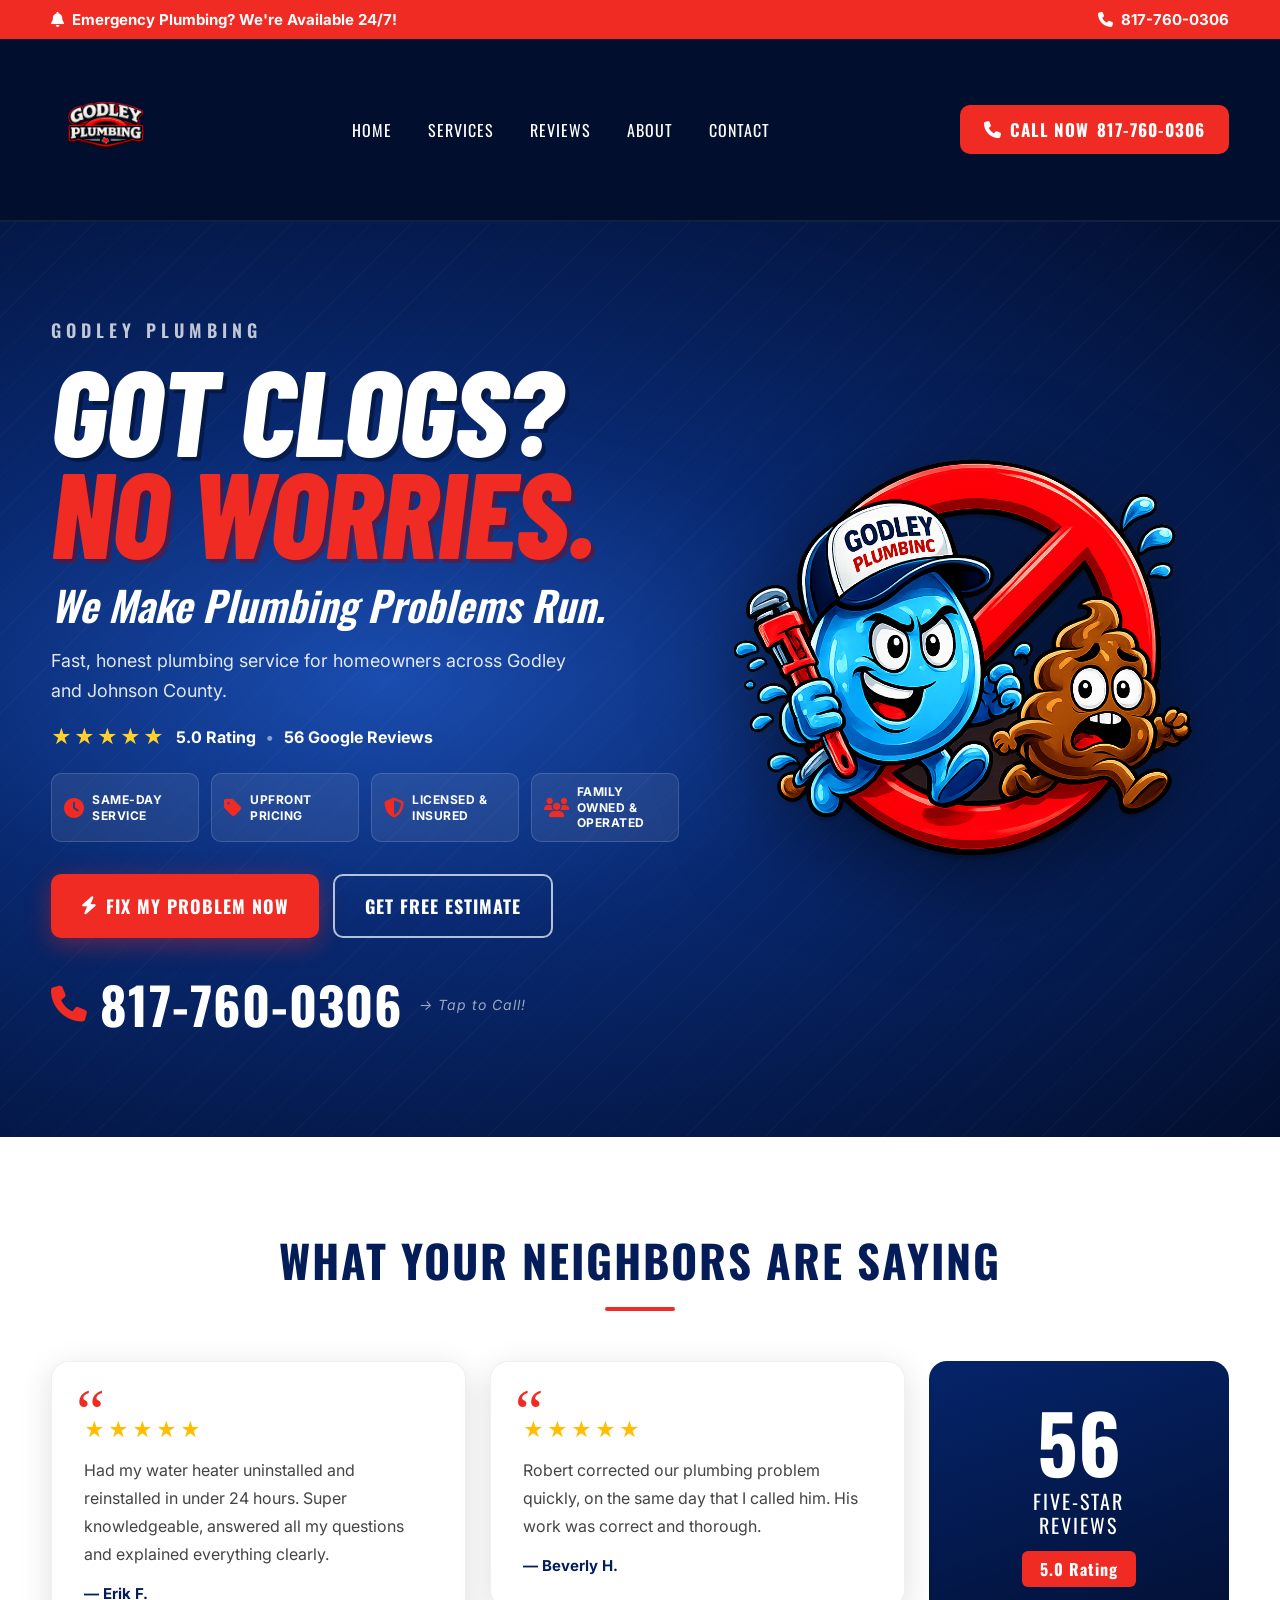
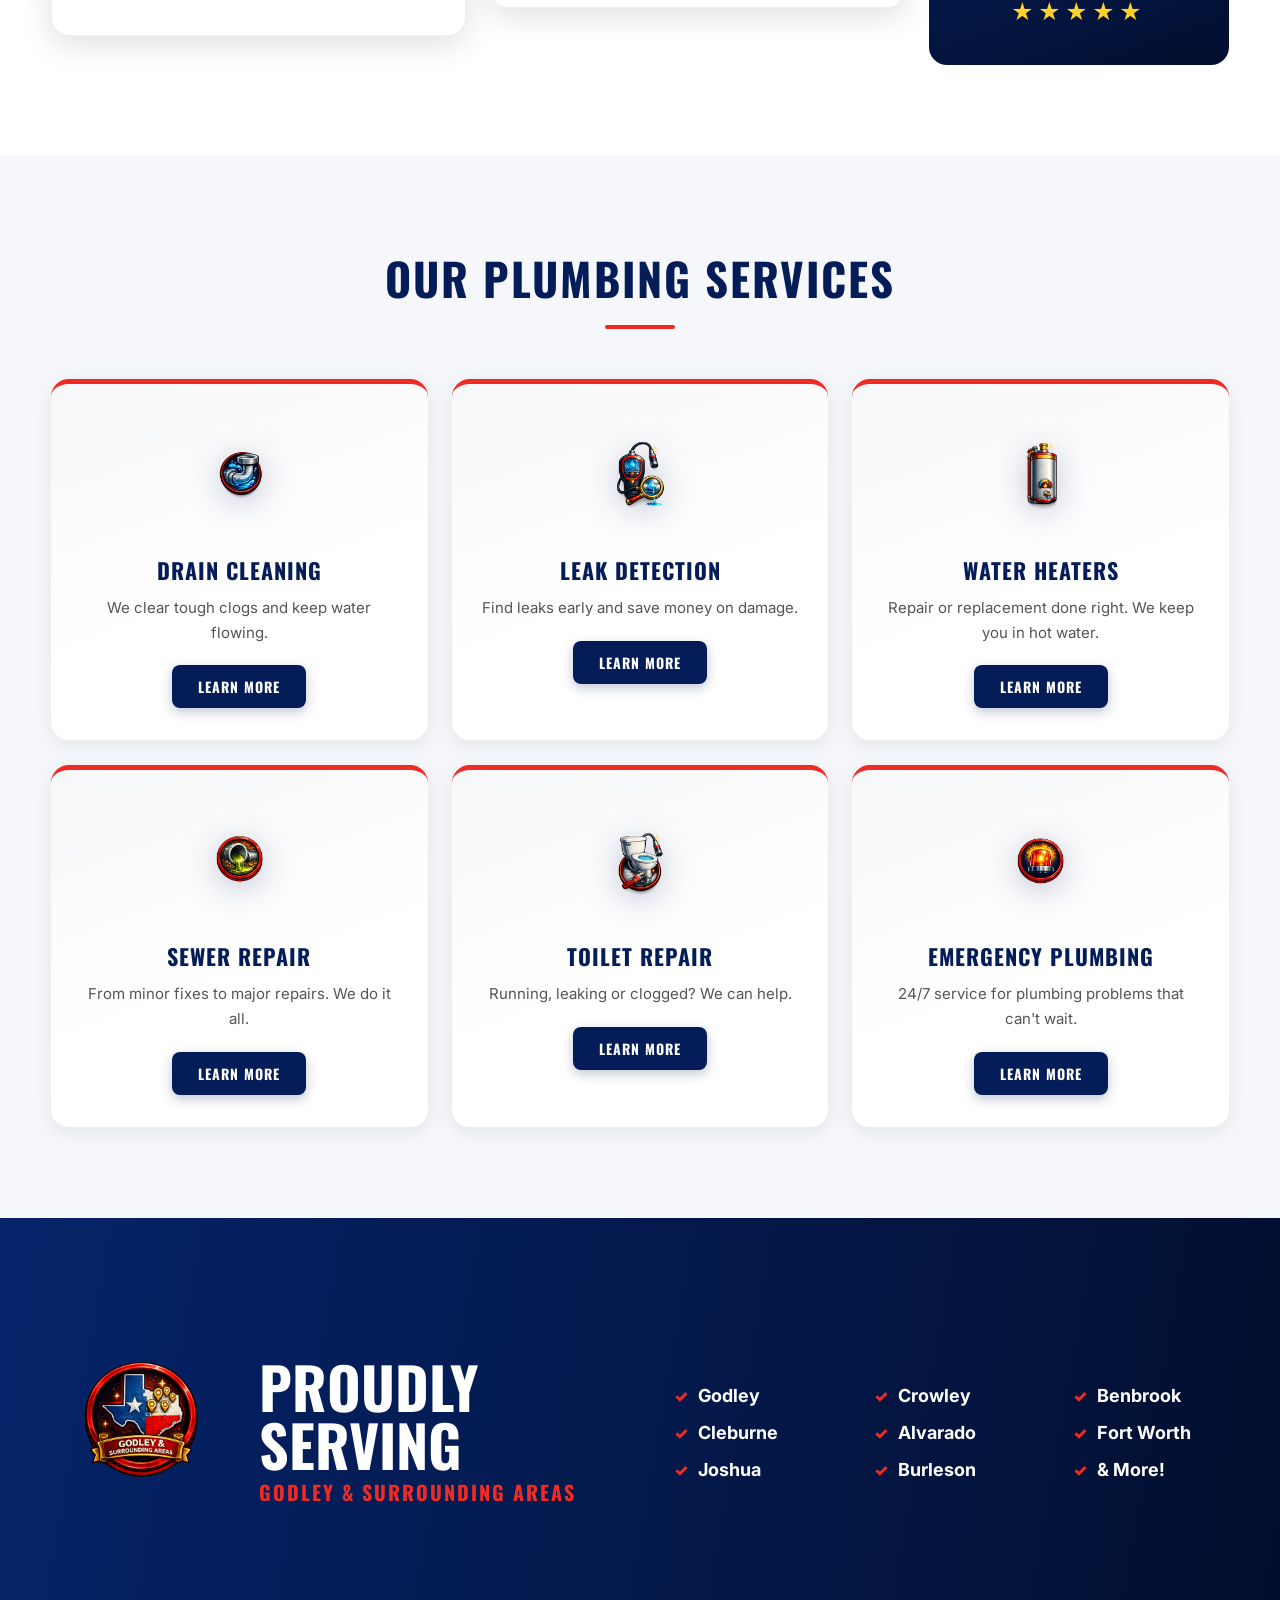
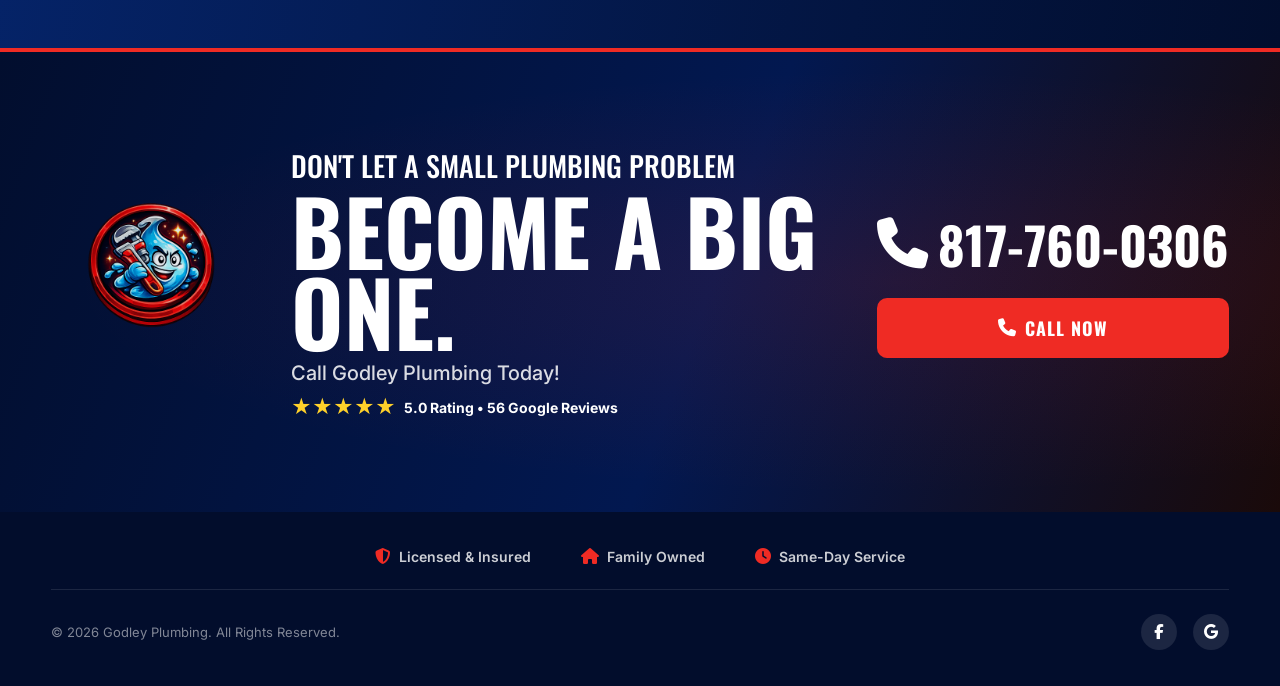
==== commit 0afee08c: "Update index.html" ====
--- a/index.html
+++ b/index.html
@@ -7,7 +7,7 @@
   <meta name="description" content="Fast, honest plumbing service for homeowners across Godley and Johnson County. Same-day service, upfront pricing, licensed & insured. Call 817-760-0306.">
 
   <link rel="stylesheet" href="style.css">
-  <link href="https://fonts.googleapis.com/css2?family=Oswald:wght@400;500;600;700&family=Inter:wght@400;500;600;700;800&display=swap" rel="stylesheet">
+  <link href="https://fonts.googleapis.com/css2?family=Oswald:wght@400;500;600;700&family=Barlow+Condensed:ital,wght@1,700;1,800&family=Inter:wght@400;500;600;700;800&display=swap" rel="stylesheet">
   <link rel="stylesheet" href="https://cdnjs.cloudflare.com/ajax/libs/font-awesome/6.5.1/css/all.min.css">
 </head>
 <body>
@@ -54,7 +54,7 @@
     <div class="hero-content">
       <span class="hero-kicker">Godley Plumbing</span>
 
-      <h1>NO CLOGS.<br><span>NO WORRIES.</span></h1>
+      <h1>GOT CLOGS?<br><span>NO WORRIES.</span></h1>
 
       <h2>We Make Plumbing Problems Run.</h2>
 
--- a/style.css
+++ b/style.css
@@ -73,11 +73,11 @@
   display: flex;
   justify-content: space-between;
   align-items: center;
-  padding: 12px 0;
+  padding: 8px 0;
   gap: 20px;
 }
 .logo-wrap img {
-  width: 155px;
+  width: 110px;
   height: auto;
 }
 .nav {
@@ -159,15 +159,22 @@
 }
 
 .hero h1 {
-  font-family: 'Oswald', sans-serif;
-  font-size: clamp(72px, 9vw, 130px);
-  line-height: .88;
-  color: #fff;
-  text-transform: uppercase;
-  font-weight: 700;
-  margin-bottom: 18px;
-}
-.hero h1 span { color: var(--red); }
+  font-family: 'Barlow Condensed', 'Oswald', sans-serif;
+  font-size: clamp(70px, 9.5vw, 136px);
+  line-height: .84;
+  color: #fff;
+  text-transform: uppercase;
+  font-weight: 800;
+  font-style: italic;
+  letter-spacing: -1px;
+  margin-bottom: 20px;
+  text-shadow: 4px 4px 0px rgba(0,0,0,.35);
+}
+.hero h1 span {
+  color: var(--red);
+  display: block;
+  text-shadow: 4px 4px 0px rgba(150,0,0,.4);
+}
 
 .hero h2 {
   font-family: 'Oswald', sans-serif;
@@ -440,34 +447,49 @@
   border-radius: 18px;
   padding: 40px 28px 32px;
   text-align: center;
-  box-shadow: var(--shadow);
+  box-shadow: 0 4px 20px rgba(0,0,0,.08);
   border-top: 5px solid var(--red);
-  transition: transform .25s, box-shadow .25s;
+  border-bottom: 1px solid rgba(0,0,0,.06);
+  transition: transform .25s, box-shadow .25s, border-top-color .25s;
+  position: relative;
+  overflow: hidden;
+}
+.service-card::before {
+  content: "";
+  position: absolute;
+  inset: 0;
+  background: linear-gradient(160deg, rgba(4,29,88,.03) 0%, transparent 60%);
+  pointer-events: none;
 }
 .service-card:hover {
-  transform: translateY(-8px);
-  box-shadow: var(--shadow-lg);
+  transform: translateY(-10px);
+  box-shadow: 0 20px 50px rgba(4,29,88,.18), 0 0 0 2px var(--red);
+  border-top-color: var(--red);
 }
 .service-icon {
-  width: 72px;
-  height: 72px;
+  width: 110px;
+  height: 110px;
   background: linear-gradient(135deg, var(--navy) 0%, var(--navy-mid) 100%);
   border-radius: 50%;
   display: flex;
   align-items: center;
   justify-content: center;
   margin: 0 auto 20px;
+  box-shadow: 0 8px 24px rgba(4,29,88,.3), 0 0 0 6px rgba(4,29,88,.08);
 }
 .service-icon i {
-  font-size: 30px;
+  font-size: 46px;
   color: #fff;
 }
 .service-card img {
-  width: 72px;
-  height: 72px;
+  width: 110px;
+  height: 110px;
   object-fit: contain;
   margin: 0 auto 20px;
-}
+  filter: drop-shadow(0 6px 16px rgba(4,29,88,.25));
+  transition: transform .25s;
+}
+.service-card:hover img { transform: scale(1.08); }
 .service-card h3 {
   font-family: 'Oswald', sans-serif;
   font-size: 22px;
@@ -487,16 +509,17 @@
   display: inline-block;
   background: var(--navy);
   color: #fff;
-  padding: 10px 22px;
+  padding: 11px 26px;
   border-radius: 8px;
   font-family: 'Oswald', sans-serif;
   font-size: 14px;
   font-weight: 700;
   text-transform: uppercase;
   letter-spacing: 1px;
-  transition: background .2s;
-}
-.btn-learn:hover { background: var(--navy-mid); }
+  transition: background .2s, transform .2s;
+  box-shadow: 0 4px 12px rgba(4,29,88,.25);
+}
+.btn-learn:hover { background: var(--red); transform: translateY(-2px); }
 
 /* ============ SERVICE AREA ============ */
 .service-area {
@@ -559,16 +582,15 @@
 .cta {
   position: relative;
   overflow: hidden;
-  background: linear-gradient(135deg, #ff3028 0%, #c91e19 100%);
+  background: linear-gradient(110deg, var(--navy-dark) 0%, #021850 55%, #1a0a0a 100%);
   padding: 80px 0;
+  border-top: 4px solid var(--red);
 }
 .cta::before {
   content: "";
   position: absolute;
   inset: 0;
-  background: radial-gradient(circle, rgba(255,255,255,.06) 1px, transparent 1px);
-  background-size: 22px 22px;
-  opacity: .4;
+  background: radial-gradient(ellipse at 70% 50%, rgba(239,43,36,.12) 0%, transparent 65%);
   pointer-events: none;
 }
 .cta-inner {
@@ -628,13 +650,13 @@
   white-space: nowrap;
 }
 .btn-dark {
-  background: var(--navy-dark);
-  color: #fff;
-  border: 2px solid rgba(255,255,255,.2);
+  background: var(--red);
+  color: #fff;
+  border: none;
   width: 100%;
   justify-content: center;
 }
-.btn-dark:hover { background: var(--navy); }
+.btn-dark:hover { background: var(--red-dark); }
 
 /* ============ FOOTER ============ */
 .footer {
@@ -770,24 +792,26 @@
 
 /* Mobile: 600px and below */
 @media (max-width: 600px) {
-  /* Top bar */
-  .top-bar-inner { flex-direction: column; gap: 6px; text-align: center; font-size: 13px; }
-
-  /* Header */
-  .logo-wrap img { width: 130px; }
-  .header-call-btn { padding: 9px 14px; font-size: 14px; gap: 5px; }
+  /* Top bar — hide entirely on mobile, it's just wasting fold space */
+  .top-bar { display: none; }
+
+  /* Header — ultra-slim */
+  .header-inner { padding: 6px 0; }
+  .logo-wrap img { width: 90px; }
+  .header-call-btn { padding: 8px 12px; font-size: 13px; gap: 5px; border-radius: 8px; }
   .header-call-btn .call-text { display: none; }
 
   /* Hero */
-  .hero h1 { font-size: 56px; }
-  .hero h2 { font-size: 20px; }
+  .hero-inner { padding: 24px 0 36px; }
+  .hero h1 { font-size: 52px; }
+  .hero h2 { font-size: 18px; }
   .hero-desc { font-size: 15px; }
-  .hero-image img { max-width: 300px; }
+  .hero-image img { max-width: 280px; }
   .trust-row { grid-template-columns: repeat(2, 1fr); gap: 8px; }
   .trust-item { padding: 8px 10px; }
-  .trust-item span { font-size: 11px; }
-  .btn { padding: 14px 22px; font-size: 15px; }
-  .hero-phone { font-size: 28px; }
+  .trust-item span { font-size: 10px; }
+  .btn { padding: 13px 20px; font-size: 15px; }
+  .hero-phone { font-size: 26px; }
   .hero-buttons { flex-direction: column; align-items: center; }
   .hero-buttons .btn { width: 100%; justify-content: center; }
 
@@ -797,6 +821,7 @@
 
   /* Services */
   .services-grid { grid-template-columns: 1fr; }
+  .service-card img, .service-icon { width: 80px; height: 80px; }
 
   /* Area */
   .area-right { flex-direction: column; gap: 12px; align-items: center; }
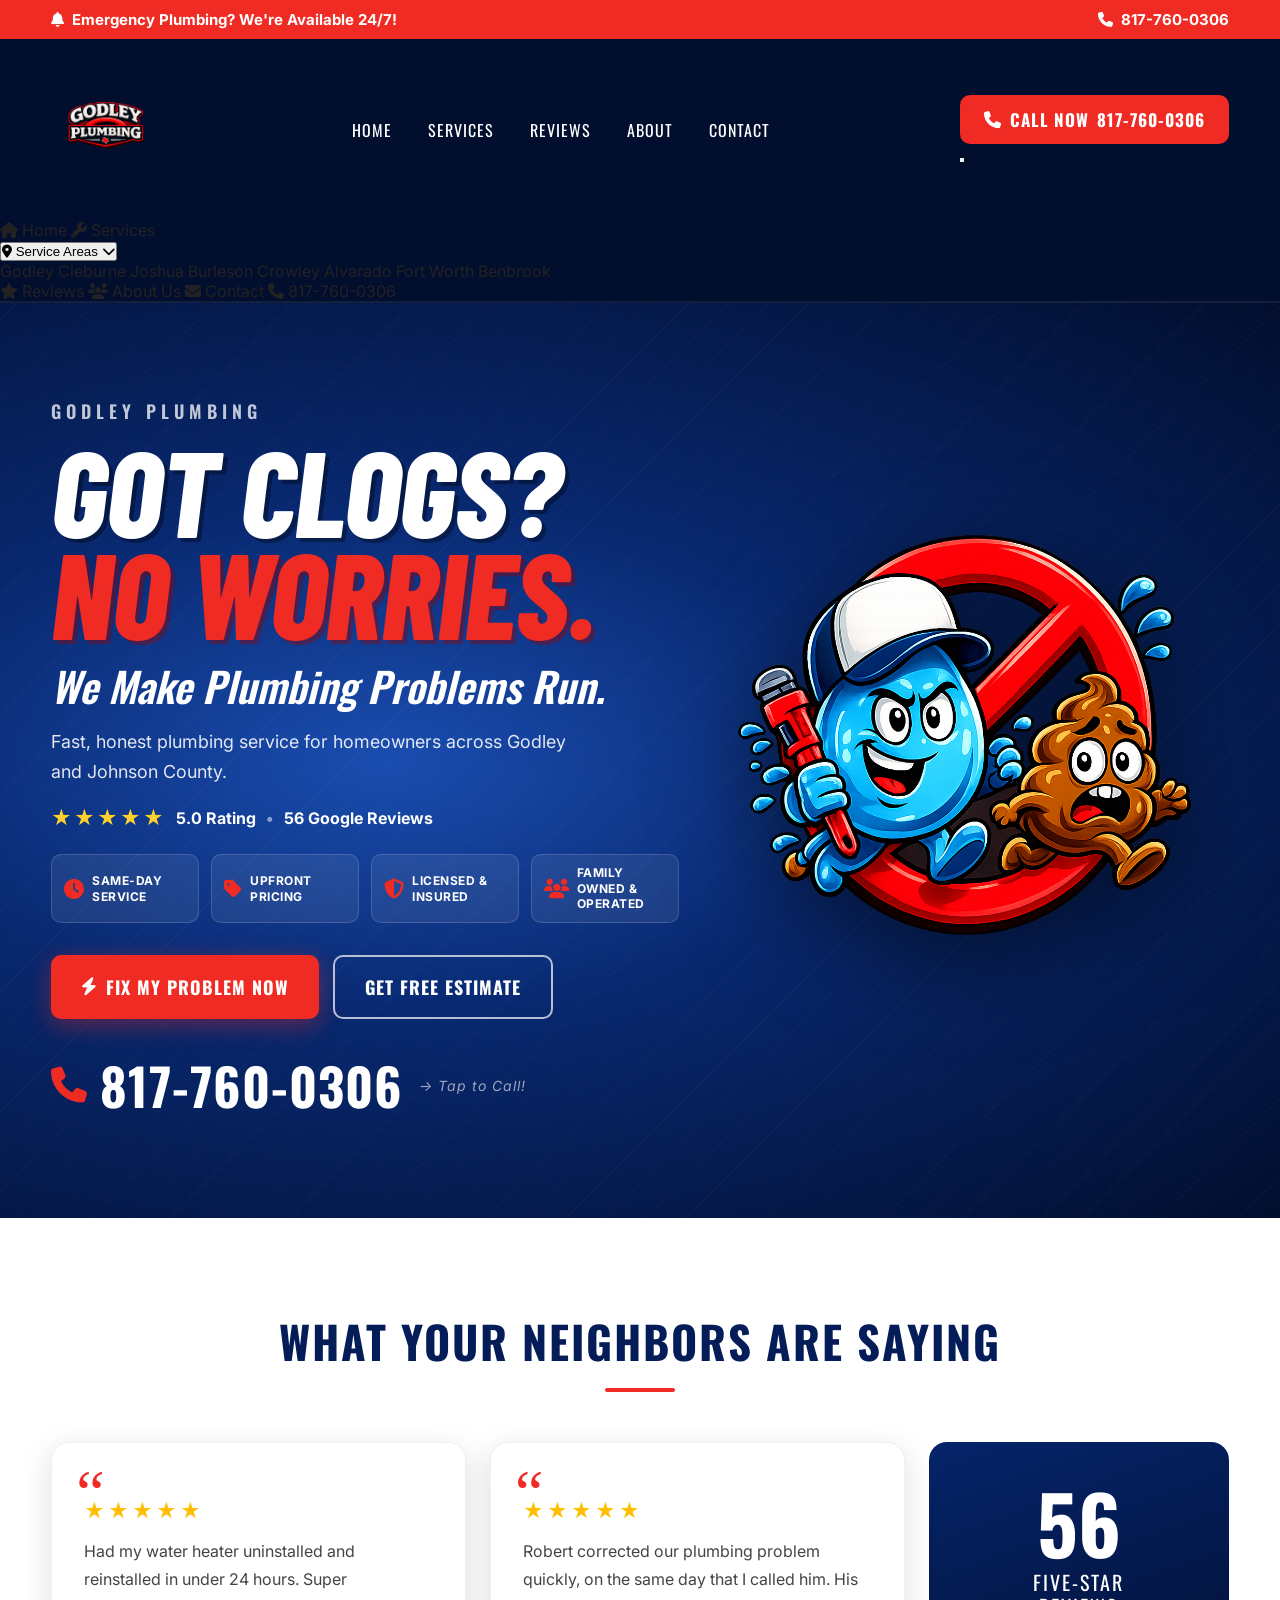
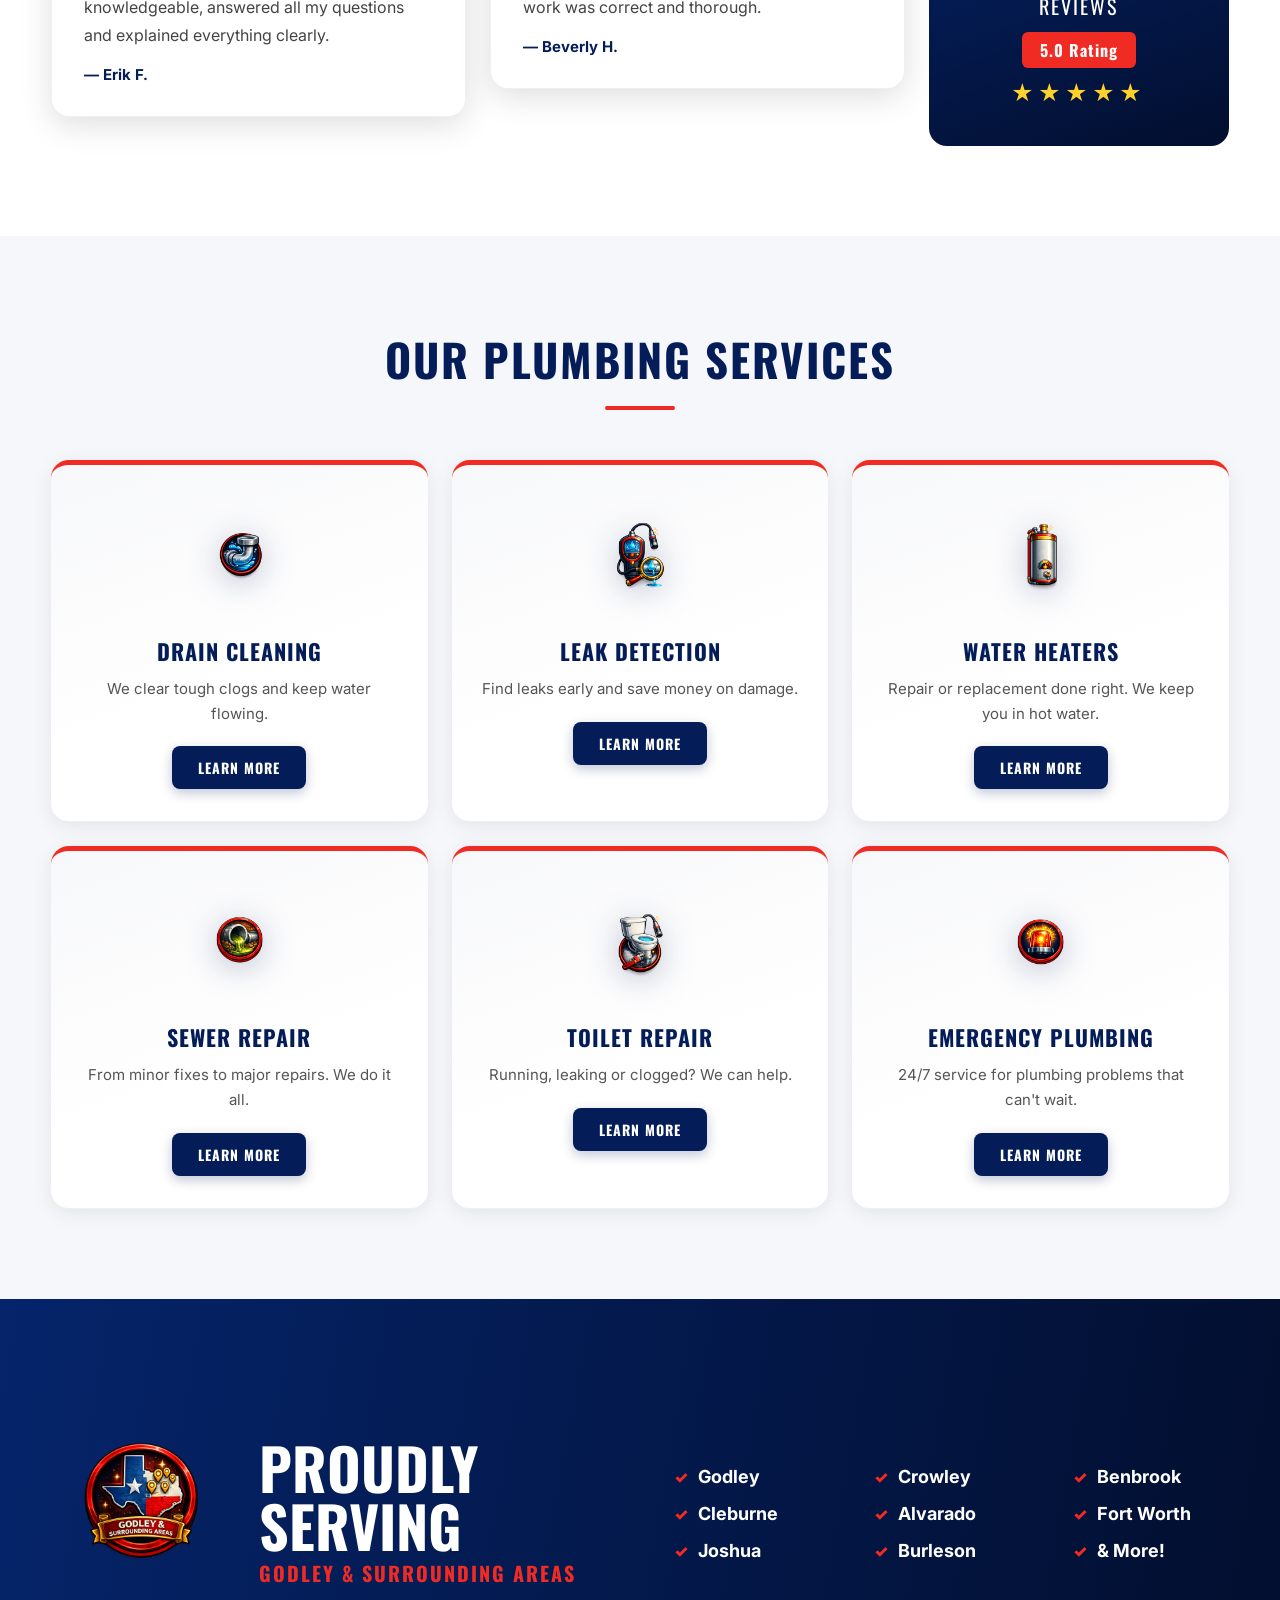
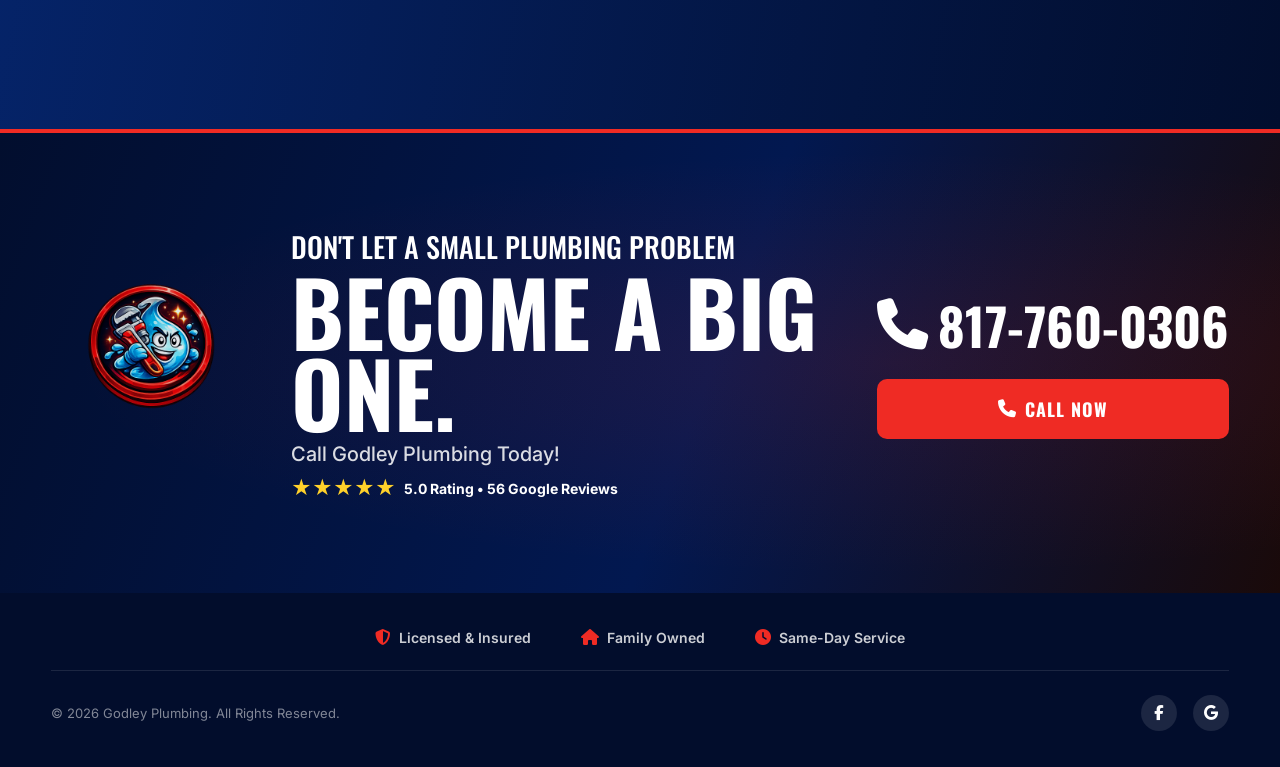
==== commit 86136e5a: "Update index.html" ====
--- a/index.html
+++ b/index.html
@@ -7,7 +7,7 @@
   <meta name="description" content="Fast, honest plumbing service for homeowners across Godley and Johnson County. Same-day service, upfront pricing, licensed & insured. Call 817-760-0306.">
 
   <link rel="stylesheet" href="style.css">
-  <link href="https://fonts.googleapis.com/css2?family=Oswald:wght@400;500;600;700&family=Barlow+Condensed:ital,wght@1,700;1,800&family=Inter:wght@400;500;600;700;800&display=swap" rel="stylesheet">
+  <link href="https://fonts.googleapis.com/css2?family=Oswald:wght@400;500;600;700&family=Barlow+Condensed:ital,wght@1,700;1,800&family=Dancing+Script:wght@700&family=Inter:wght@400;500;600;700;800&display=swap" rel="stylesheet">
   <link rel="stylesheet" href="https://cdnjs.cloudflare.com/ajax/libs/font-awesome/6.5.1/css/all.min.css">
 </head>
 <body>
@@ -32,6 +32,7 @@
     <a href="#" class="logo-wrap">
       <img src="logo.png" alt="Godley Plumbing Logo">
     </a>
+
     <nav class="nav">
       <a href="#">Home</a>
       <a href="#services">Services</a>
@@ -39,13 +40,79 @@
       <a href="#service-area">About</a>
       <a href="#contact">Contact</a>
     </nav>
-    <a href="tel:8177600306" class="header-call-btn">
-      <i class="fas fa-phone"></i>
-      <span class="call-text">Call Now</span>
-      817-760-0306
-    </a>
+
+    <div class="header-right">
+      <a href="tel:8177600306" class="header-call-btn">
+        <i class="fas fa-phone"></i>
+        <span class="call-text">Call Now</span>
+        817-760-0306
+      </a>
+      <button class="hamburger" id="hamburger" aria-label="Open menu" aria-expanded="false">
+        <span></span><span></span><span></span>
+      </button>
+    </div>
+  </div>
+
+  <!-- Mobile dropdown menu -->
+  <div class="mobile-nav" id="mobileNav">
+    <nav class="mobile-nav-links">
+      <a href="#" onclick="closeMobileNav()"><i class="fas fa-home"></i> Home</a>
+      <a href="#services" onclick="closeMobileNav()"><i class="fas fa-wrench"></i> Services</a>
+
+      <div class="mobile-nav-group">
+        <button class="mobile-nav-toggle" onclick="toggleSubMenu(this)">
+          <i class="fas fa-map-marker-alt"></i> Service Areas
+          <i class="fas fa-chevron-down toggle-icon"></i>
+        </button>
+        <div class="mobile-subnav">
+          <a href="godley.html" onclick="closeMobileNav()">Godley</a>
+          <a href="cleburne.html" onclick="closeMobileNav()">Cleburne</a>
+          <a href="joshua.html" onclick="closeMobileNav()">Joshua</a>
+          <a href="burleson.html" onclick="closeMobileNav()">Burleson</a>
+          <a href="crowley.html" onclick="closeMobileNav()">Crowley</a>
+          <a href="alvarado.html" onclick="closeMobileNav()">Alvarado</a>
+          <a href="fort-worth.html" onclick="closeMobileNav()">Fort Worth</a>
+          <a href="benbrook.html" onclick="closeMobileNav()">Benbrook</a>
+        </div>
+      </div>
+
+      <a href="#reviews" onclick="closeMobileNav()"><i class="fas fa-star"></i> Reviews</a>
+      <a href="about.html" onclick="closeMobileNav()"><i class="fas fa-users"></i> About Us</a>
+      <a href="#contact" onclick="closeMobileNav()"><i class="fas fa-envelope"></i> Contact</a>
+      <a href="tel:8177600306" class="mobile-call-link"><i class="fas fa-phone"></i> 817-760-0306</a>
+    </nav>
   </div>
 </header>
+
+<script>
+  const hamburger = document.getElementById('hamburger');
+  const mobileNav = document.getElementById('mobileNav');
+
+  hamburger.addEventListener('click', () => {
+    const open = mobileNav.classList.toggle('open');
+    hamburger.classList.toggle('active', open);
+    hamburger.setAttribute('aria-expanded', open);
+  });
+
+  function closeMobileNav() {
+    mobileNav.classList.remove('open');
+    hamburger.classList.remove('active');
+    hamburger.setAttribute('aria-expanded', false);
+  }
+
+  function toggleSubMenu(btn) {
+    const sub = btn.nextElementSibling;
+    const icon = btn.querySelector('.toggle-icon');
+    sub.classList.toggle('open');
+    icon.classList.toggle('fa-chevron-down');
+    icon.classList.toggle('fa-chevron-up');
+  }
+
+  // Close on outside click
+  document.addEventListener('click', (e) => {
+    if (!e.target.closest('.header')) closeMobileNav();
+  });
+</script>
 
 <!-- ===== HERO ===== -->
 <section class="hero">
--- a/style.css
+++ b/style.css
@@ -728,113 +728,117 @@
 }
 
 /* ============================================
-   MOBILE RESPONSIVE — REBUILT PROPERLY
+   RESPONSIVE
    ============================================ */
 
-/* Tablet: 992px and below */
+/* ---- Tablet 992px ---- */
 @media (max-width: 992px) {
-  /* Header */
   .nav { display: none; }
-  .header-call-btn { padding: 10px 18px; font-size: 15px; }
-
-  /* Hero */
+
+  /* Hero: stack text FIRST, image below — no order flip */
   .hero-inner {
     grid-template-columns: 1fr;
     min-height: auto;
-    padding: 40px 0 50px;
+    padding: 36px 0 40px;
     text-align: center;
   }
-  .hero-image { order: -1; }
-  .hero-image img { max-width: 380px; margin: 0 auto; animation: none; }
-  .hero-content { padding-right: 0; }
+  .hero-image { order: 2; }
+  .hero-image img { max-width: 340px; margin: 0 auto; animation: none; }
+  .hero-content { order: 1; padding-right: 0; }
   .hero-desc { margin: 0 auto 20px; }
   .review-line { justify-content: center; }
   .hero-buttons { justify-content: center; }
-  .hero-phone { font-size: 36px; }
+  .hero-phone { font-size: 34px; }
   .tap-label { display: none; }
-
-  /* Trust row */
   .trust-row { grid-template-columns: repeat(2, 1fr); }
 
-  /* Reviews */
   .reviews-grid { grid-template-columns: 1fr; }
-  .review-badge { min-height: 180px; flex-direction: row; gap: 24px; }
+  .review-badge { min-height: 160px; flex-direction: row; gap: 24px; }
   .badge-number { font-size: 60px; }
 
-  /* Services */
   .services-grid { grid-template-columns: repeat(2, 1fr); }
 
-  /* Area */
-  .area-inner {
-    grid-template-columns: 1fr;
-    gap: 36px;
-    text-align: center;
-  }
+  .area-inner { grid-template-columns: 1fr; gap: 32px; text-align: center; }
   .area-left { justify-content: center; }
   .area-right { justify-content: center; }
   .area-right li { justify-content: center; }
 
-  /* CTA */
-  .cta-inner {
-    grid-template-columns: 1fr;
-    text-align: center;
-    gap: 28px;
+  .cta-inner { grid-template-columns: 1fr; text-align: center; gap: 24px; }
+  .cta-logo { display: none; }
+  .cta-text h3 { font-size: 60px; }
+  .cta-number { justify-content: center; font-size: 40px; }
+
+  .footer-trust { gap: 20px; flex-wrap: wrap; justify-content: center; }
+  .footer-bottom { justify-content: center; flex-direction: column; text-align: center; }
+}
+
+/* ---- Mobile 600px ---- */
+@media (max-width: 600px) {
+
+  /* Kill the top bar — pure dead weight on mobile */
+  .top-bar { display: none; }
+
+  /* Header: tight as possible */
+  .header-inner { padding: 5px 0; }
+  .logo-wrap img { width: 85px; }
+  .header-call-btn {
+    padding: 8px 14px;
+    font-size: 13px;
+    gap: 6px;
+    border-radius: 8px;
   }
-  .cta-logo { display: none; }
-  .cta-text h3 { font-size: 64px; }
-  .cta-number { justify-content: center; font-size: 42px; }
-  .btn-dark { width: auto; }
-
-  /* Footer */
-  .footer-trust { gap: 24px; flex-wrap: wrap; justify-content: center; }
-  .footer-bottom { justify-content: center; flex-direction: column; text-align: center; }
-}
-
-/* Mobile: 600px and below */
-@media (max-width: 600px) {
-  /* Top bar — hide entirely on mobile, it's just wasting fold space */
-  .top-bar { display: none; }
-
-  /* Header — ultra-slim */
-  .header-inner { padding: 6px 0; }
-  .logo-wrap img { width: 90px; }
-  .header-call-btn { padding: 8px 12px; font-size: 13px; gap: 5px; border-radius: 8px; }
   .header-call-btn .call-text { display: none; }
 
-  /* Hero */
-  .hero-inner { padding: 24px 0 36px; }
-  .hero h1 { font-size: 52px; }
-  .hero h2 { font-size: 18px; }
-  .hero-desc { font-size: 15px; }
-  .hero-image img { max-width: 280px; }
-  .trust-row { grid-template-columns: repeat(2, 1fr); gap: 8px; }
-  .trust-item { padding: 8px 10px; }
+  /* Hero: content first, image second, compact padding */
+  .hero-inner { padding: 20px 0 28px; gap: 16px; }
+  .hero-content { order: 1; }
+  .hero-image { order: 2; }
+  .hero-image img { max-width: 260px; }
+
+  .hero-kicker { font-size: 13px; letter-spacing: 3px; margin-bottom: 8px; }
+  .hero h1 { font-size: 54px; margin-bottom: 10px; }
+  .hero h2 { font-size: 17px; margin-bottom: 10px; }
+  .hero-desc { font-size: 14px; margin-bottom: 14px; }
+
+  .review-line { font-size: 13px; margin-bottom: 14px; }
+  .stars { font-size: 16px; }
+
+  .trust-row { grid-template-columns: repeat(2, 1fr); gap: 7px; margin-bottom: 18px; }
+  .trust-item { padding: 7px 9px; gap: 6px; border-radius: 8px; }
+  .trust-item i { font-size: 16px; }
   .trust-item span { font-size: 10px; }
-  .btn { padding: 13px 20px; font-size: 15px; }
-  .hero-phone { font-size: 26px; }
-  .hero-buttons { flex-direction: column; align-items: center; }
-  .hero-buttons .btn { width: 100%; justify-content: center; }
+
+  .hero-buttons { flex-direction: column; align-items: stretch; gap: 10px; margin-bottom: 14px; }
+  .btn { padding: 14px 20px; font-size: 15px; border-radius: 9px; justify-content: center; }
+
+  .hero-phone { font-size: 26px; gap: 8px; }
 
   /* Reviews */
   .review-badge { flex-direction: column; }
-  .badge-number { font-size: 52px; }
+  .badge-number { font-size: 50px; }
 
   /* Services */
-  .services-grid { grid-template-columns: 1fr; }
-  .service-card img, .service-icon { width: 80px; height: 80px; }
+  .services-grid { grid-template-columns: 1fr; gap: 16px; }
+  .service-card { padding: 28px 20px 24px; }
+  .service-card img { width: 80px; height: 80px; }
+  .service-icon { width: 80px; height: 80px; }
+  .service-icon i { font-size: 34px; }
 
   /* Area */
-  .area-right { flex-direction: column; gap: 12px; align-items: center; }
-  .area-left { flex-direction: column; gap: 16px; }
-  .area-left img { width: 130px; }
+  .area-left { flex-direction: column; gap: 14px; }
+  .area-left img { width: 110px; }
+  .area-right { flex-direction: column; gap: 10px; align-items: center; }
 
   /* CTA */
-  .cta-text h3 { font-size: 48px; }
-  .cta-number { font-size: 32px; }
-
-  /* Floating call visible on mobile */
+  .cta { padding: 50px 0; }
+  .cta-text h2 { font-size: 18px; }
+  .cta-text h3 { font-size: 44px; }
+  .cta-text p { font-size: 16px; }
+  .cta-number { font-size: 28px; gap: 8px; }
+
+  /* Floating call button — mobile only */
   .floating-call { display: flex; }
 
   /* Footer */
-  .footer-trust { flex-direction: column; align-items: center; gap: 14px; }
-}
+  .footer-trust { flex-direction: column; align-items: center; gap: 12px; }
+}
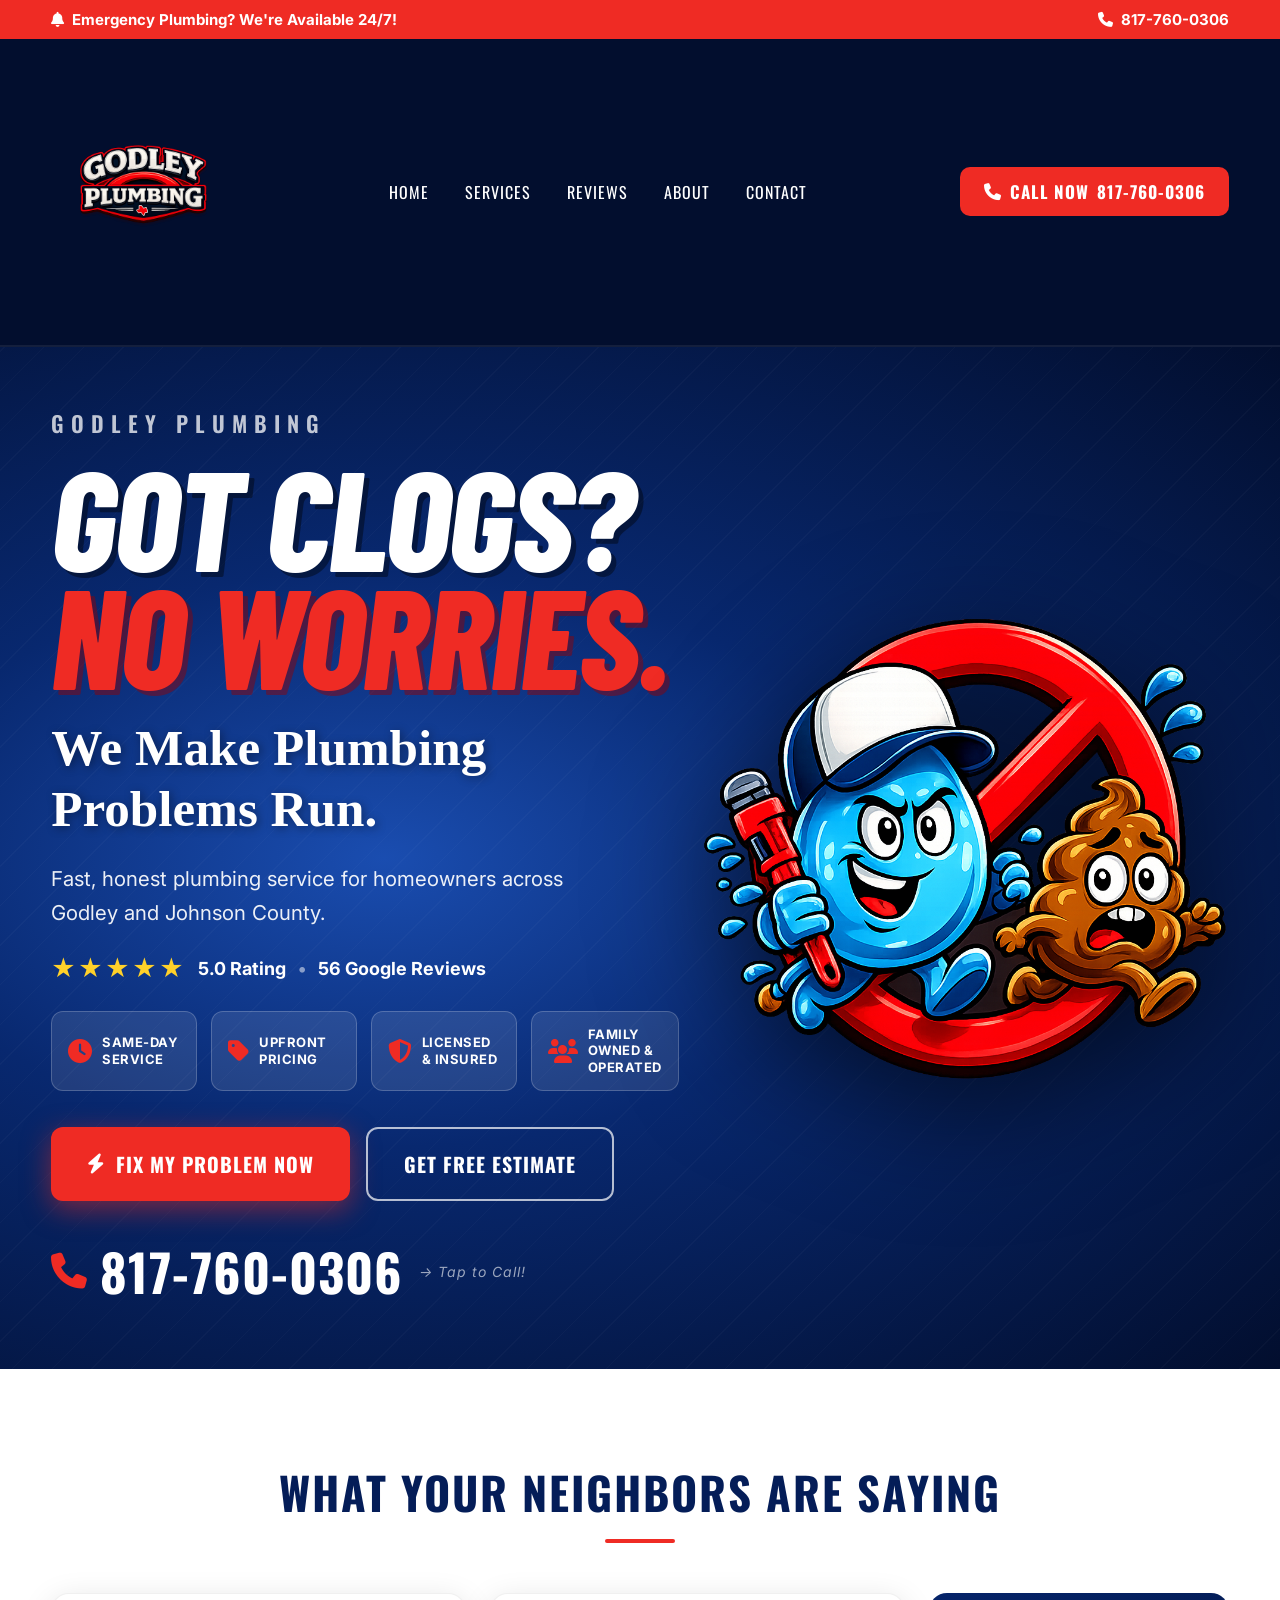
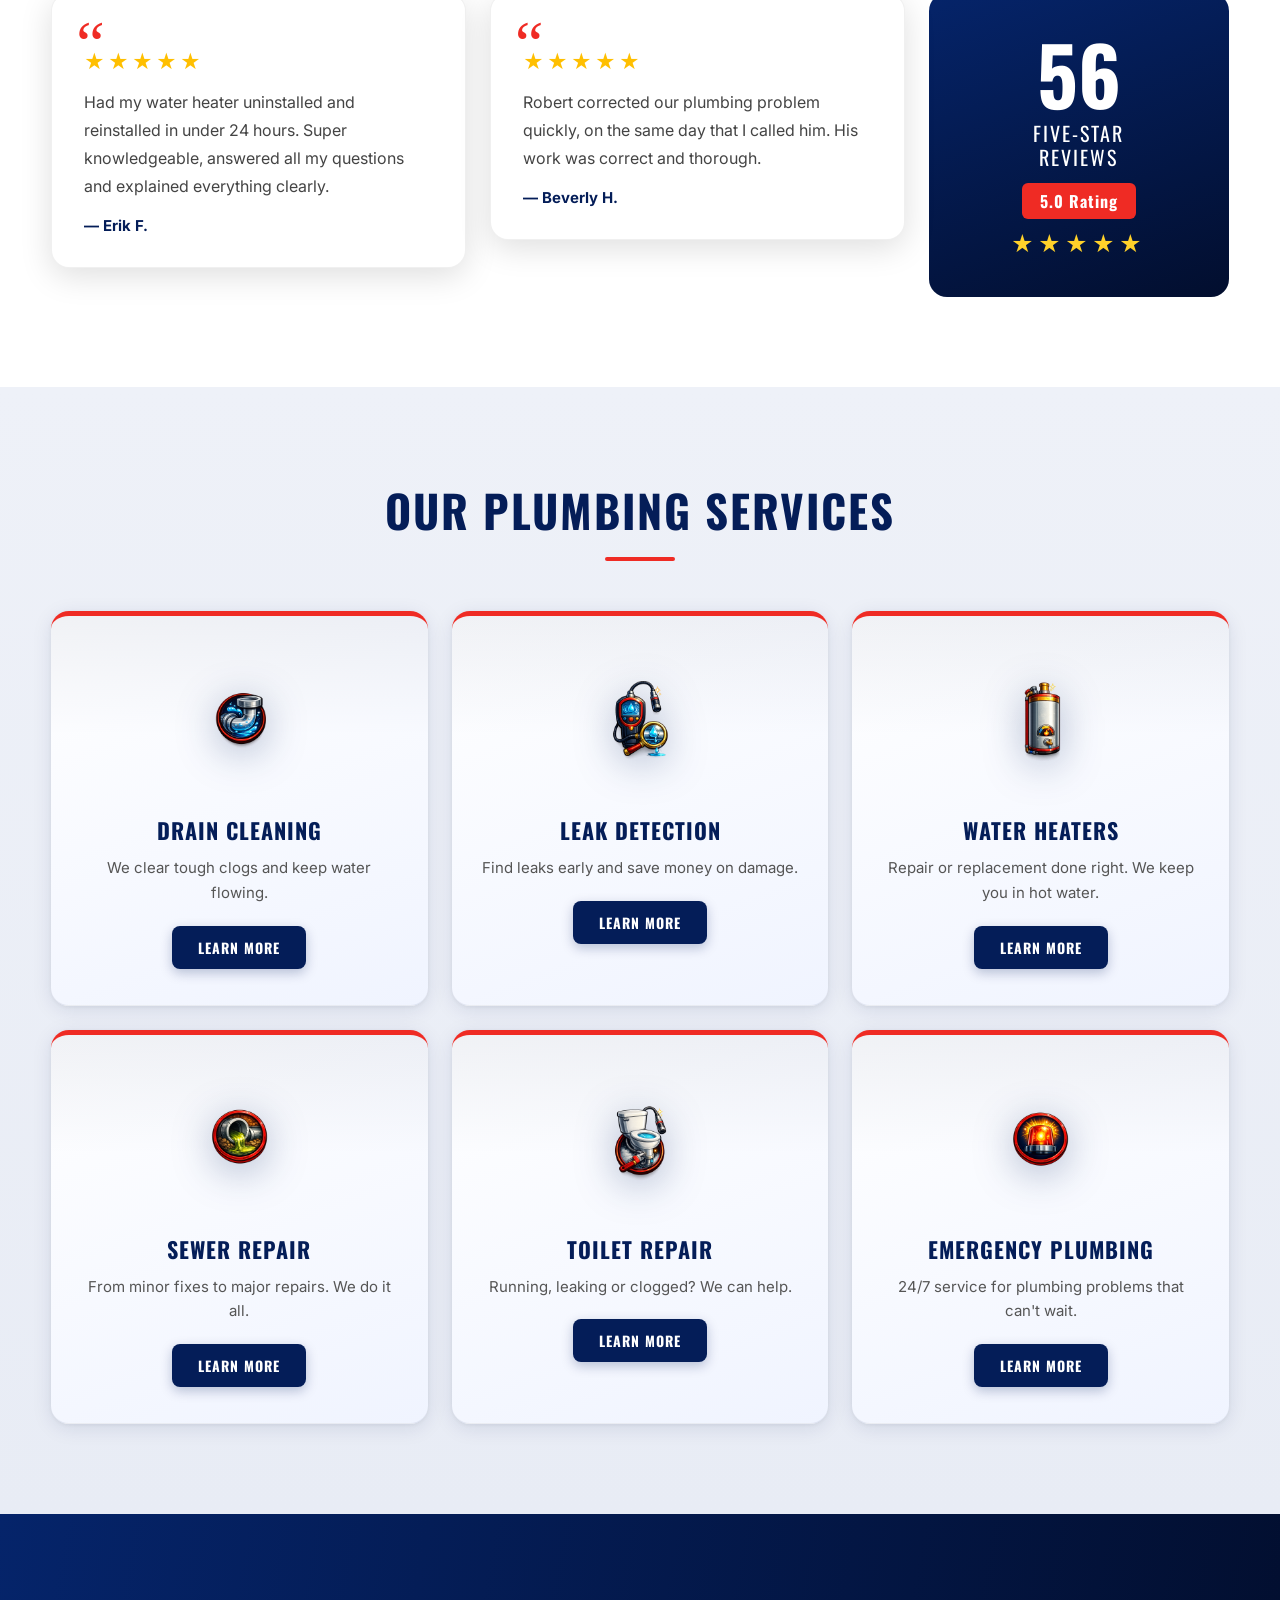
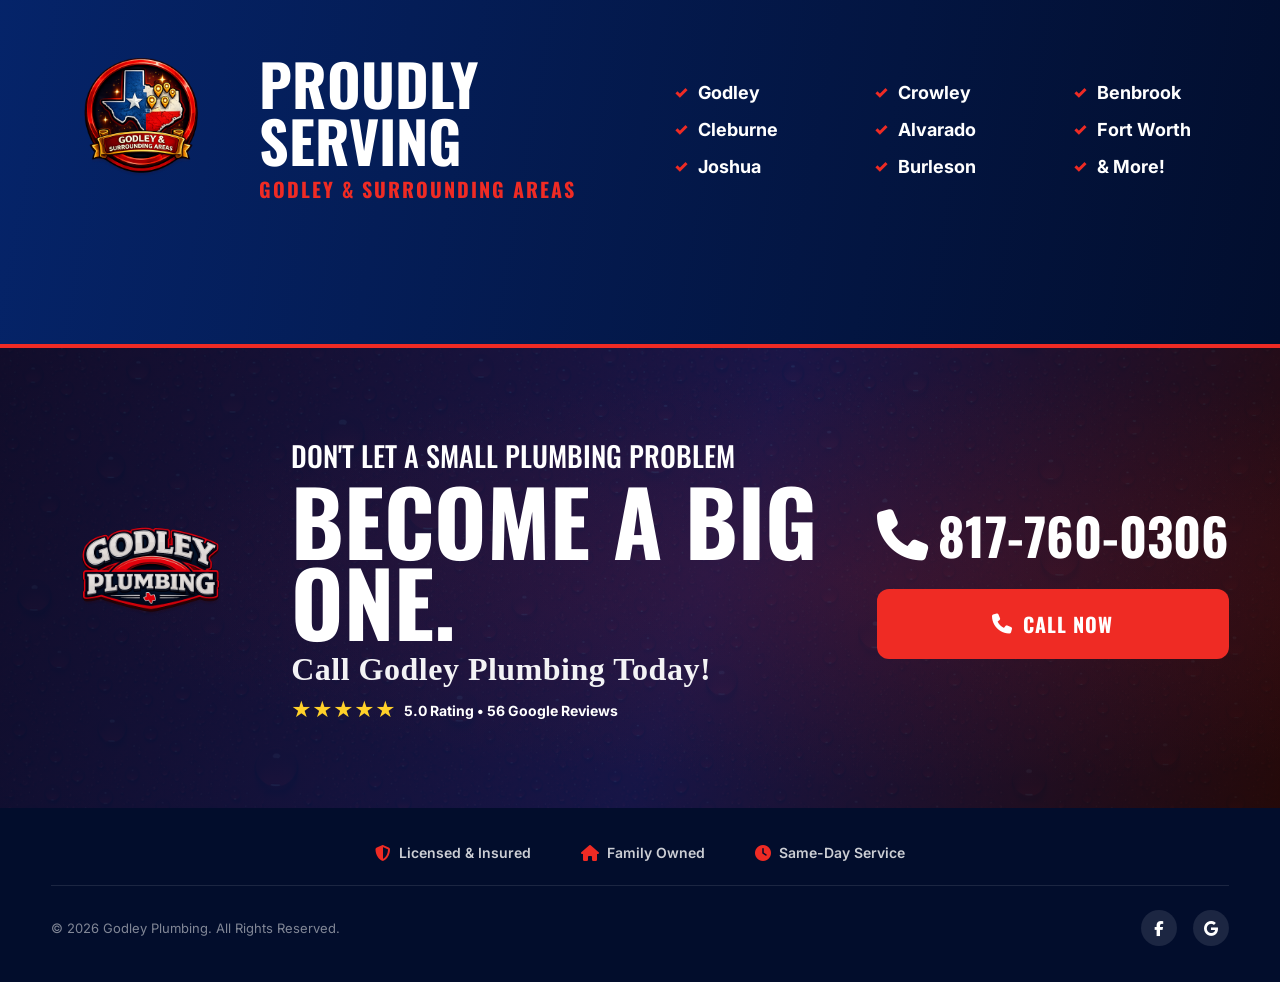
==== commit 4e1fb11f: "Update index.html" ====
--- a/index.html
+++ b/index.html
@@ -314,7 +314,7 @@
   <div class="container cta-inner">
 
     <div class="cta-logo">
-      <img src="mascot-badge.png" alt="Godley Plumbing" onerror="this.style.display='none'">
+      <img src="logo.png" alt="Godley Plumbing" onerror="this.style.display='none'">
     </div>
 
     <div class="cta-text">
--- a/style.css
+++ b/style.css
@@ -23,7 +23,7 @@
   font-family: 'Inter', sans-serif;
   color: var(--text);
   overflow-x: hidden;
-  background: #fff;
+  background: #020e2e;
 }
 img { max-width: 100%; display: block; }
 a { text-decoration: none; color: inherit; }
@@ -73,11 +73,11 @@
   display: flex;
   justify-content: space-between;
   align-items: center;
-  padding: 8px 0;
+  padding: 14px 0;
   gap: 20px;
 }
 .logo-wrap img {
-  width: 110px;
+  width: 185px;
   height: auto;
 }
 .nav {
@@ -118,6 +118,7 @@
   position: relative;
   overflow: hidden;
   background: radial-gradient(ellipse at 30% 50%, #1a4db0 0%, #08286f 40%, #020e2e 100%);
+  margin-top: 0;
 }
 .hero::before {
   content: "";
@@ -140,7 +141,7 @@
   grid-template-columns: 55% 45%;
   align-items: center;
   gap: 0;
-  min-height: 780px;
+  min-height: 92vh;
   padding: 60px 0;
 }
 
@@ -150,87 +151,87 @@
 .hero-kicker {
   display: block;
   font-family: 'Oswald', sans-serif;
-  font-size: 18px;
+  font-size: 22px;
   font-weight: 600;
-  letter-spacing: 5px;
+  letter-spacing: 7px;
   color: rgba(255,255,255,.75);
   text-transform: uppercase;
-  margin-bottom: 14px;
+  margin-bottom: 18px;
 }
 
 .hero h1 {
   font-family: 'Barlow Condensed', 'Oswald', sans-serif;
-  font-size: clamp(70px, 9.5vw, 136px);
+  font-size: clamp(80px, 11vw, 160px);
   line-height: .84;
   color: #fff;
   text-transform: uppercase;
   font-weight: 800;
   font-style: italic;
-  letter-spacing: -1px;
-  margin-bottom: 20px;
-  text-shadow: 4px 4px 0px rgba(0,0,0,.35);
+  letter-spacing: -2px;
+  margin-bottom: 24px;
+  text-shadow: 5px 5px 0px rgba(0,0,0,.4);
 }
 .hero h1 span {
   color: var(--red);
   display: block;
-  text-shadow: 4px 4px 0px rgba(150,0,0,.4);
+  text-shadow: 5px 5px 0px rgba(150,0,0,.45);
 }
 
 .hero h2 {
-  font-family: 'Oswald', sans-serif;
-  font-size: clamp(24px, 3.2vw, 44px);
-  color: #fff;
-  font-style: italic;
-  font-weight: 600;
-  margin-bottom: 18px;
-  line-height: 1.15;
+  font-family: 'Dancing Script', cursive;
+  font-size: clamp(30px, 4vw, 58px);
+  color: #fff;
+  font-weight: 700;
+  margin-bottom: 22px;
+  line-height: 1.2;
+  text-shadow: 2px 2px 10px rgba(0,0,0,.4);
 }
 
 .hero-desc {
-  color: rgba(255,255,255,.88);
-  font-size: clamp(16px, 1.4vw, 20px);
+  color: rgba(255,255,255,.92);
+  font-size: clamp(17px, 1.6vw, 22px);
   line-height: 1.65;
-  margin-bottom: 20px;
-  max-width: 520px;
+  margin-bottom: 24px;
+  max-width: 540px;
 }
 
 .review-line {
   display: flex;
   align-items: center;
-  gap: 10px;
-  color: #fff;
-  font-size: 16px;
-  font-weight: 700;
-  margin-bottom: 24px;
+  gap: 12px;
+  color: #fff;
+  font-size: 18px;
+  font-weight: 700;
+  margin-bottom: 28px;
   flex-wrap: wrap;
 }
-.stars { color: #ffd12a; font-size: 20px; letter-spacing: 2px; }
+.stars { color: #ffd12a; font-size: 24px; letter-spacing: 2px; }
 .dot { opacity: .5; }
 
 /* Trust badges row */
 .trust-row {
   display: grid;
   grid-template-columns: repeat(4, 1fr);
-  gap: 12px;
-  margin-bottom: 32px;
+  gap: 14px;
+  margin-bottom: 36px;
 }
 .trust-item {
   display: flex;
   align-items: center;
-  gap: 8px;
-  background: rgba(255,255,255,.08);
-  border: 1px solid rgba(255,255,255,.15);
-  border-radius: 10px;
-  padding: 10px 12px;
+  gap: 10px;
+  background: rgba(255,255,255,.1);
+  border: 1px solid rgba(255,255,255,.2);
+  border-radius: 12px;
+  padding: 14px 16px;
 }
 .trust-item i {
-  font-size: 20px;
+  font-size: 24px;
   color: var(--red);
   flex-shrink: 0;
 }
 .trust-item span {
   color: #fff;
-  font-size: 12px;
+  font-size: 13px;
   font-weight: 700;
   text-transform: uppercase;
   letter-spacing: .5px;
@@ -240,18 +241,18 @@
 /* Hero Buttons */
 .hero-buttons {
   display: flex;
-  gap: 14px;
+  gap: 16px;
   flex-wrap: wrap;
-  margin-bottom: 24px;
+  margin-bottom: 28px;
 }
 .btn {
   display: inline-flex;
   align-items: center;
-  gap: 8px;
-  padding: 17px 30px;
-  border-radius: 10px;
-  font-family: 'Oswald', sans-serif;
-  font-size: 18px;
+  gap: 10px;
+  padding: 20px 36px;
+  border-radius: 12px;
+  font-family: 'Oswald', sans-serif;
+  font-size: 20px;
   font-weight: 700;
   text-transform: uppercase;
   letter-spacing: 1px;
@@ -263,15 +264,28 @@
 .btn-primary {
   background: var(--red);
   color: #fff;
-  box-shadow: 0 6px 24px rgba(239,43,36,.4);
-}
-.btn-primary:hover { background: var(--red-dark); transform: translateY(-2px); }
+  box-shadow: 0 8px 28px rgba(239,43,36,.5);
+}
+.btn-primary:hover { background: var(--red-dark); transform: translateY(-3px); }
 .btn-secondary {
   background: transparent;
   border: 2px solid rgba(255,255,255,.7);
   color: #fff;
 }
 .btn-secondary:hover { background: rgba(255,255,255,.12); border-color: #fff; }
+
+/* Hero Phone */
+.hero-phone {
+  display: inline-flex;
+  align-items: center;
+  gap: 14px;
+  color: #fff;
+  font-family: 'Oswald', sans-serif;
+  font-size: clamp(36px, 4.5vw, 64px);
+  font-weight: 700;
+  letter-spacing: 1px;
+  margin-top: 4px;
+}
 
 /* Hero Phone */
 .hero-phone {
@@ -301,18 +315,22 @@
 /* Hero Image */
 .hero-image {
   display: flex;
-  align-items: center;
+  align-items: flex-end;
   justify-content: center;
+  overflow: visible;
 }
 .hero-image img {
-  width: 100%;
-  max-width: 640px;
-  filter: drop-shadow(0 24px 48px rgba(0,0,0,.5));
+  width: 115%;
+  max-width: 820px;
+  margin-bottom: -40px;
+  filter: drop-shadow(0 30px 60px rgba(0,0,0,.6));
   animation: float 4s ease-in-out infinite;
+  position: relative;
+  z-index: 3;
 }
 @keyframes float {
   0%, 100% { transform: translateY(0); }
-  50% { transform: translateY(-12px); }
+  50% { transform: translateY(-16px); }
 }
 
 /* ============ SECTION TITLES ============ */
@@ -434,7 +452,7 @@
 
 /* ============ SERVICES ============ */
 .services {
-  background: var(--bg);
+  background: linear-gradient(180deg, #eef1f8 0%, #e8ecf5 100%);
   padding: 90px 0;
 }
 .services-grid {
@@ -443,53 +461,55 @@
   gap: 24px;
 }
 .service-card {
-  background: #fff;
+  background: linear-gradient(160deg, #ffffff 0%, #f0f4ff 100%);
   border-radius: 18px;
-  padding: 40px 28px 32px;
+  padding: 44px 28px 36px;
   text-align: center;
-  box-shadow: 0 4px 20px rgba(0,0,0,.08);
+  box-shadow: 0 4px 20px rgba(4,29,88,.1), 0 1px 4px rgba(0,0,0,.06);
   border-top: 5px solid var(--red);
-  border-bottom: 1px solid rgba(0,0,0,.06);
-  transition: transform .25s, box-shadow .25s, border-top-color .25s;
+  border-bottom: 1px solid rgba(4,29,88,.08);
+  transition: transform .25s, box-shadow .25s;
   position: relative;
   overflow: hidden;
 }
 .service-card::before {
   content: "";
   position: absolute;
-  inset: 0;
-  background: linear-gradient(160deg, rgba(4,29,88,.03) 0%, transparent 60%);
+  top: 0; left: 0; right: 0;
+  height: 120px;
+  background: linear-gradient(180deg, rgba(4,29,88,.06) 0%, transparent 100%);
   pointer-events: none;
 }
 .service-card:hover {
   transform: translateY(-10px);
-  box-shadow: 0 20px 50px rgba(4,29,88,.18), 0 0 0 2px var(--red);
-  border-top-color: var(--red);
+  box-shadow: 0 20px 50px rgba(4,29,88,.2), 0 0 0 2px var(--red);
 }
 .service-icon {
-  width: 110px;
-  height: 110px;
-  background: linear-gradient(135deg, var(--navy) 0%, var(--navy-mid) 100%);
+  width: 130px;
+  height: 130px;
+  background: linear-gradient(135deg, var(--navy) 0%, #0d3a9e 100%);
   border-radius: 50%;
   display: flex;
   align-items: center;
   justify-content: center;
-  margin: 0 auto 20px;
-  box-shadow: 0 8px 24px rgba(4,29,88,.3), 0 0 0 6px rgba(4,29,88,.08);
+  margin: 0 auto 24px;
+  box-shadow: 0 8px 28px rgba(4,29,88,.35), 0 0 0 8px rgba(4,29,88,.07);
 }
 .service-icon i {
-  font-size: 46px;
+  font-size: 54px;
   color: #fff;
 }
 .service-card img {
-  width: 110px;
-  height: 110px;
+  width: 130px;
+  height: 130px;
   object-fit: contain;
-  margin: 0 auto 20px;
-  filter: drop-shadow(0 6px 16px rgba(4,29,88,.25));
+  margin: 0 auto 24px;
+  filter: drop-shadow(0 8px 20px rgba(4,29,88,.3));
   transition: transform .25s;
-}
-.service-card:hover img { transform: scale(1.08); }
+  position: relative;
+  z-index: 1;
+}
+.service-card:hover img { transform: scale(1.1) translateY(-4px); }
 .service-card h3 {
   font-family: 'Oswald', sans-serif;
   font-size: 22px;
@@ -582,7 +602,9 @@
 .cta {
   position: relative;
   overflow: hidden;
-  background: linear-gradient(110deg, var(--navy-dark) 0%, #021850 55%, #1a0a0a 100%);
+  background:
+    linear-gradient(110deg, rgba(2,14,46,.92) 0%, rgba(2,24,80,.88) 55%, rgba(26,10,10,.92) 100%),
+    url('water-drops.png') center / cover no-repeat;
   padding: 80px 0;
   border-top: 4px solid var(--red);
 }
@@ -620,9 +642,11 @@
   margin-bottom: 10px;
 }
 .cta-text p {
-  color: rgba(255,255,255,.85);
-  font-size: 20px;
-  font-weight: 500;
+  font-family: 'Dancing Script', cursive;
+  color: rgba(255,255,255,.95);
+  font-size: clamp(22px, 2.5vw, 32px);
+  font-weight: 700;
+  letter-spacing: .5px;
 }
 .cta-text .cta-stars {
   display: flex;
@@ -727,6 +751,124 @@
   50% { box-shadow: 0 6px 36px rgba(239,43,36,.8), 0 0 0 10px rgba(239,43,36,.15); }
 }
 
+/* ============ HAMBURGER ============ */
+.hamburger {
+  display: none;
+  flex-direction: column;
+  justify-content: center;
+  align-items: center;
+  gap: 5px;
+  width: 40px;
+  height: 40px;
+  background: rgba(255,255,255,.1);
+  border: 1px solid rgba(255,255,255,.2);
+  border-radius: 8px;
+  cursor: pointer;
+  padding: 0;
+  flex-shrink: 0;
+}
+.hamburger span {
+  display: block;
+  width: 22px;
+  height: 2px;
+  background: #fff;
+  border-radius: 2px;
+  transition: transform .25s, opacity .25s;
+  transform-origin: center;
+}
+.hamburger.active span:nth-child(1) { transform: translateY(7px) rotate(45deg); }
+.hamburger.active span:nth-child(2) { opacity: 0; transform: scaleX(0); }
+.hamburger.active span:nth-child(3) { transform: translateY(-7px) rotate(-45deg); }
+
+.header-right {
+  display: flex;
+  align-items: center;
+  gap: 10px;
+}
+
+/* ============ MOBILE NAV DROPDOWN ============ */
+.mobile-nav {
+  display: none;
+  background: var(--navy-dark);
+  border-top: 1px solid rgba(255,255,255,.08);
+  max-height: 0;
+  overflow: hidden;
+  transition: max-height .35s ease;
+}
+.mobile-nav.open {
+  max-height: 600px;
+}
+.mobile-nav-links {
+  display: flex;
+  flex-direction: column;
+  padding: 8px 0 16px;
+}
+.mobile-nav-links a {
+  display: flex;
+  align-items: center;
+  gap: 12px;
+  color: rgba(255,255,255,.88);
+  font-family: 'Oswald', sans-serif;
+  font-size: 17px;
+  font-weight: 500;
+  text-transform: uppercase;
+  letter-spacing: .5px;
+  padding: 13px 20px;
+  border-bottom: 1px solid rgba(255,255,255,.05);
+  transition: background .15s, color .15s;
+}
+.mobile-nav-links a:hover,
+.mobile-nav-links a:active { background: rgba(255,255,255,.06); color: #fff; }
+.mobile-nav-links a i { color: var(--red); width: 18px; text-align: center; }
+
+.mobile-call-link {
+  background: var(--red) !important;
+  color: #fff !important;
+  margin: 12px 16px 0 !important;
+  border-radius: 10px !important;
+  justify-content: center !important;
+  font-size: 18px !important;
+  font-weight: 700 !important;
+  padding: 14px 20px !important;
+  border-bottom: none !important;
+}
+
+/* Sub-menu (service areas) */
+.mobile-nav-group { border-bottom: 1px solid rgba(255,255,255,.05); }
+.mobile-nav-toggle {
+  display: flex;
+  align-items: center;
+  gap: 12px;
+  width: 100%;
+  background: none;
+  border: none;
+  color: rgba(255,255,255,.88);
+  font-family: 'Oswald', sans-serif;
+  font-size: 17px;
+  font-weight: 500;
+  text-transform: uppercase;
+  letter-spacing: .5px;
+  padding: 13px 20px;
+  cursor: pointer;
+  text-align: left;
+}
+.mobile-nav-toggle i:first-child { color: var(--red); width: 18px; text-align: center; }
+.toggle-icon { margin-left: auto; font-size: 13px; transition: transform .2s; }
+.mobile-subnav {
+  display: none;
+  flex-direction: column;
+  background: rgba(0,0,0,.2);
+}
+.mobile-subnav.open { display: flex; }
+.mobile-subnav a {
+  padding: 10px 20px 10px 52px !important;
+  font-size: 15px !important;
+  letter-spacing: 0 !important;
+  text-transform: none !important;
+  color: rgba(255,255,255,.7) !important;
+}
+.mobile-subnav a:hover { color: #fff !important; }
+
 /* ============================================
    RESPONSIVE
    ============================================ */
@@ -734,12 +876,14 @@
 /* ---- Tablet 992px ---- */
 @media (max-width: 992px) {
   .nav { display: none; }
+  .hamburger { display: flex; }
+  .mobile-nav { display: block; }
 
   /* Hero: stack text FIRST, image below — no order flip */
   .hero-inner {
     grid-template-columns: 1fr;
     min-height: auto;
-    padding: 36px 0 40px;
+    padding: 0 0 40px;
     text-align: center;
   }
   .hero-image { order: 2; }
@@ -778,9 +922,10 @@
   /* Kill the top bar — pure dead weight on mobile */
   .top-bar { display: none; }
 
-  /* Header: tight as possible */
+  /* Header: tight as possible, no gap to hero */
+  .header { border-bottom: none; margin-bottom: 0; }
   .header-inner { padding: 5px 0; }
-  .logo-wrap img { width: 85px; }
+  .logo-wrap img { width: 100px; }
   .header-call-btn {
     padding: 8px 14px;
     font-size: 13px;
@@ -789,11 +934,44 @@
   }
   .header-call-btn .call-text { display: none; }
 
-  /* Hero: content first, image second, compact padding */
-  .hero-inner { padding: 20px 0 28px; gap: 16px; }
-  .hero-content { order: 1; }
-  .hero-image { order: 2; }
-  .hero-image img { max-width: 260px; }
+  /* Hero: mascot sits as absolute positioned img behind content */
+  .hero {
+    background-color: #020e2e;
+    background-image: radial-gradient(ellipse at 30% 50%, #1a4db0 0%, #08286f 40%, #020e2e 100%);
+    margin-top: -1px;
+  }
+  .hero-image {
+    display: block;
+    position: absolute;
+    top: -20px;
+    left: 50%;
+    transform: translateX(-50%);
+    width: 100%;
+    max-width: 380px;
+    z-index: 1;
+    opacity: .38;
+    pointer-events: none;
+  }
+  .hero-image img {
+    width: 100%;
+    max-width: 380px;
+    margin: 0 auto;
+    filter: none;
+    animation: none;
+  }
+  .hero-inner {
+    position: relative;
+    grid-template-columns: 1fr;
+    padding: 0 0 44px;
+    min-height: 88vh;
+    align-items: flex-end;
+    gap: 0;
+  }
+  .hero-content {
+    order: 1;
+    position: relative;
+    z-index: 3;
+  }
 
   .hero-kicker { font-size: 13px; letter-spacing: 3px; margin-bottom: 8px; }
   .hero h1 { font-size: 54px; margin-bottom: 10px; }
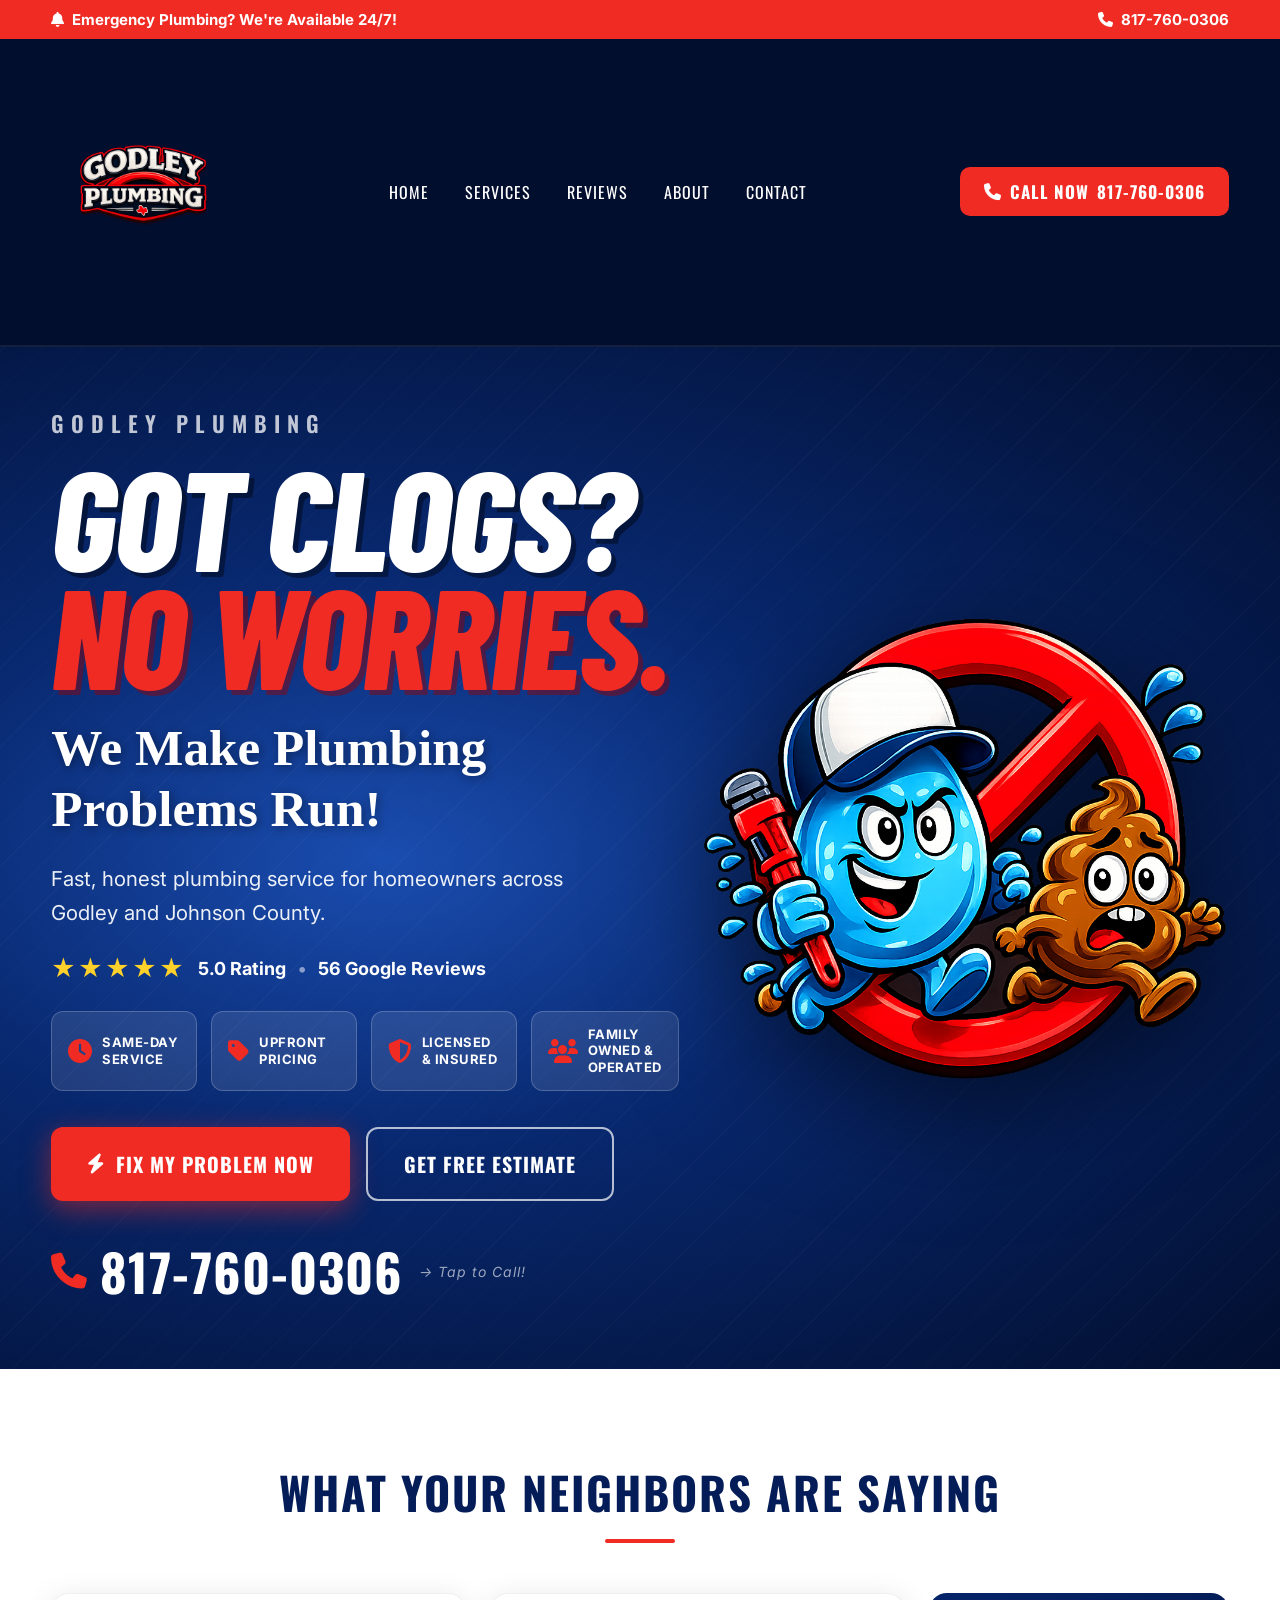
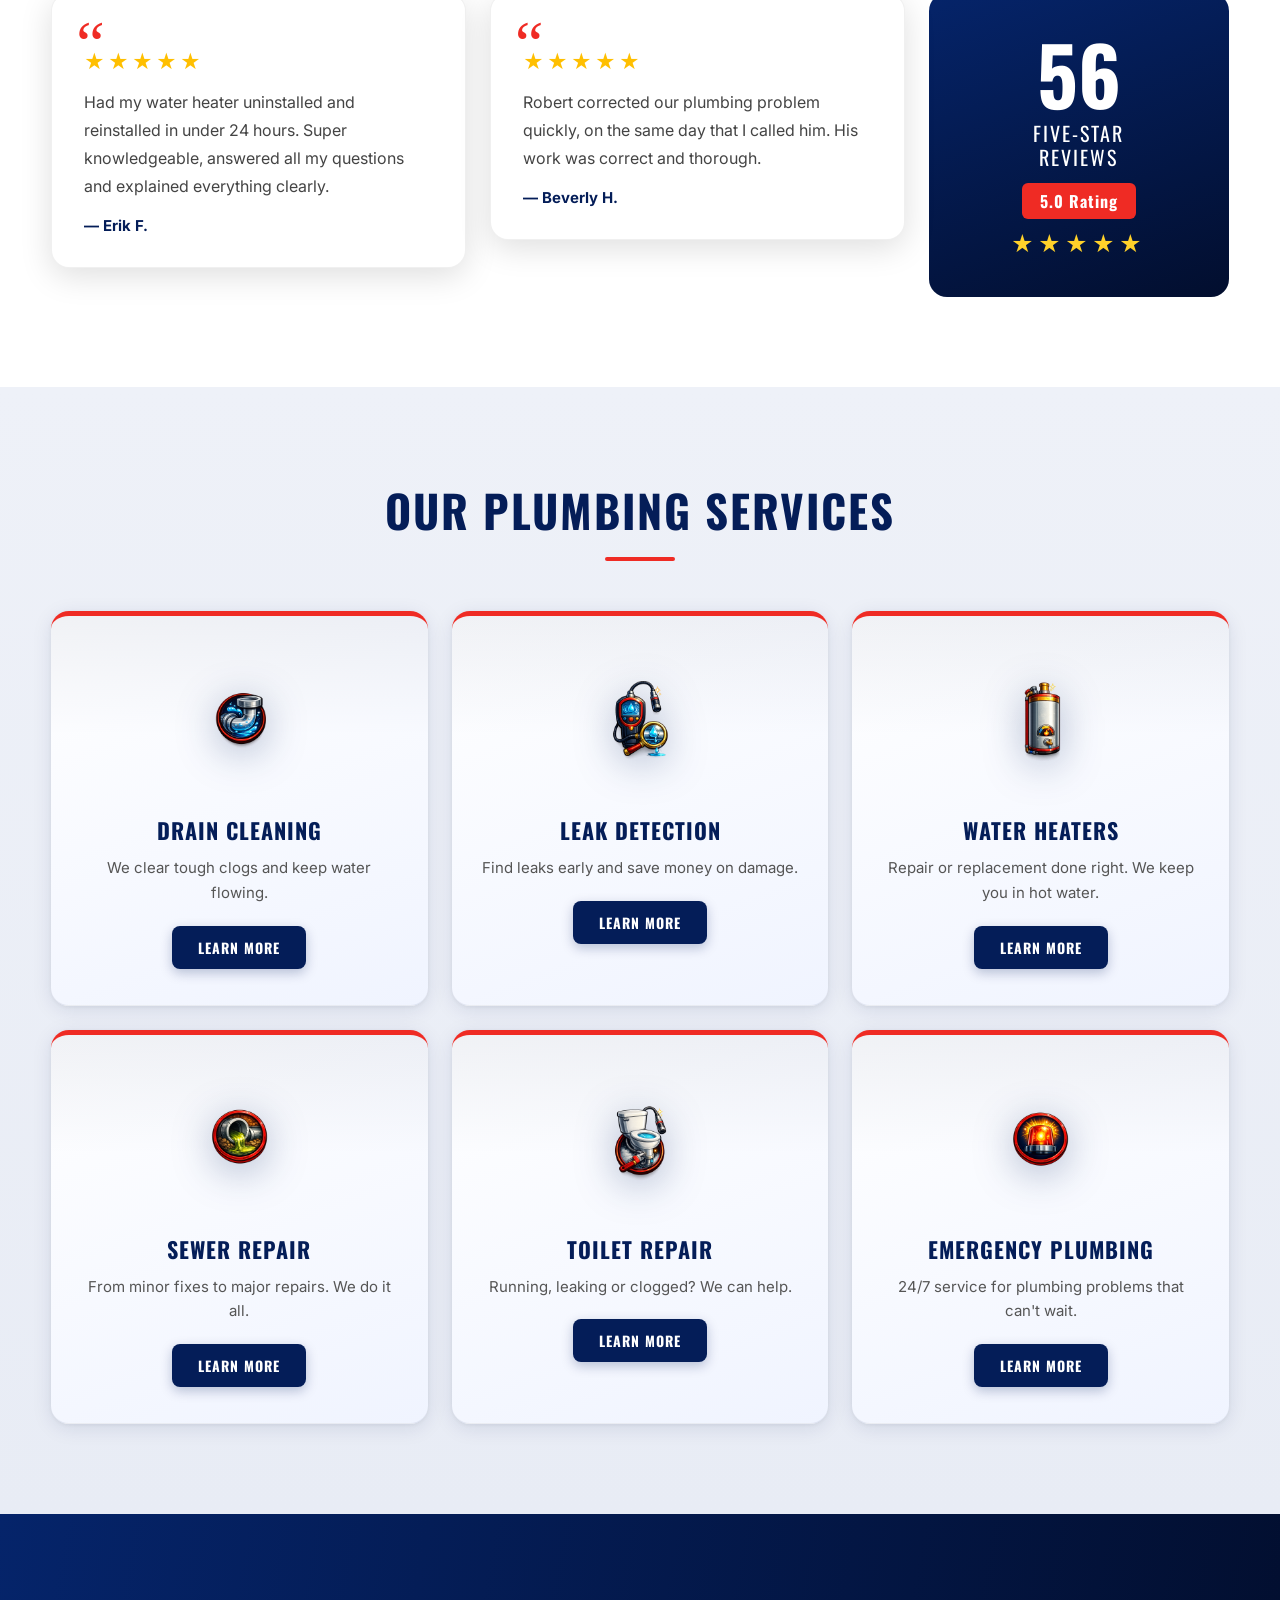
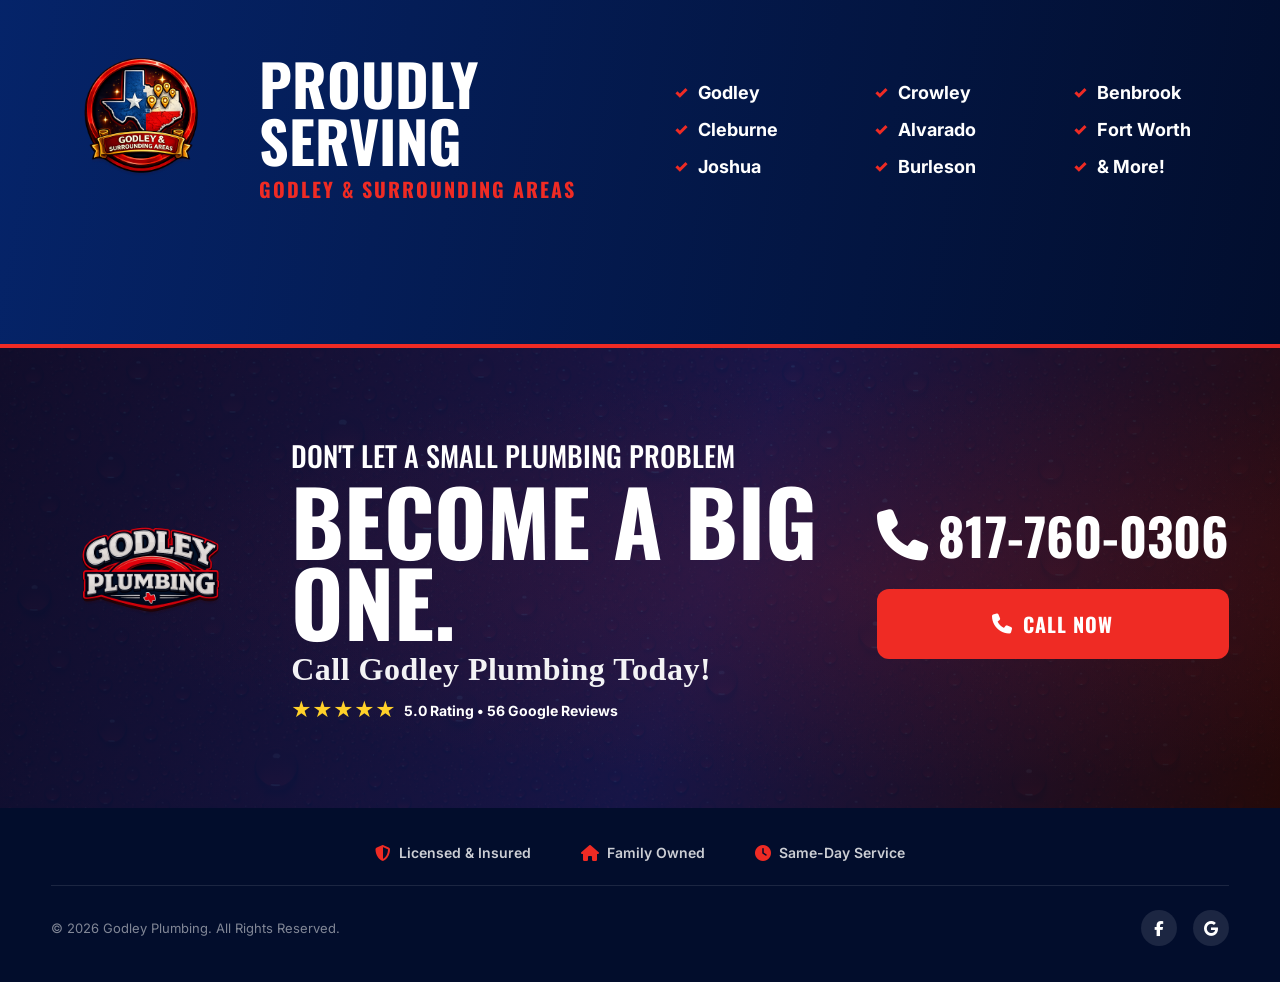
==== commit e88ffe2a: "Update index.html" ====
--- a/index.html
+++ b/index.html
@@ -123,7 +123,7 @@
 
       <h1>GOT CLOGS?<br><span>NO WORRIES.</span></h1>
 
-      <h2>We Make Plumbing Problems Run.</h2>
+      <h2>We Make Plumbing Problems Run!</h2>
 
       <p class="hero-desc">
         Fast, honest plumbing service for homeowners
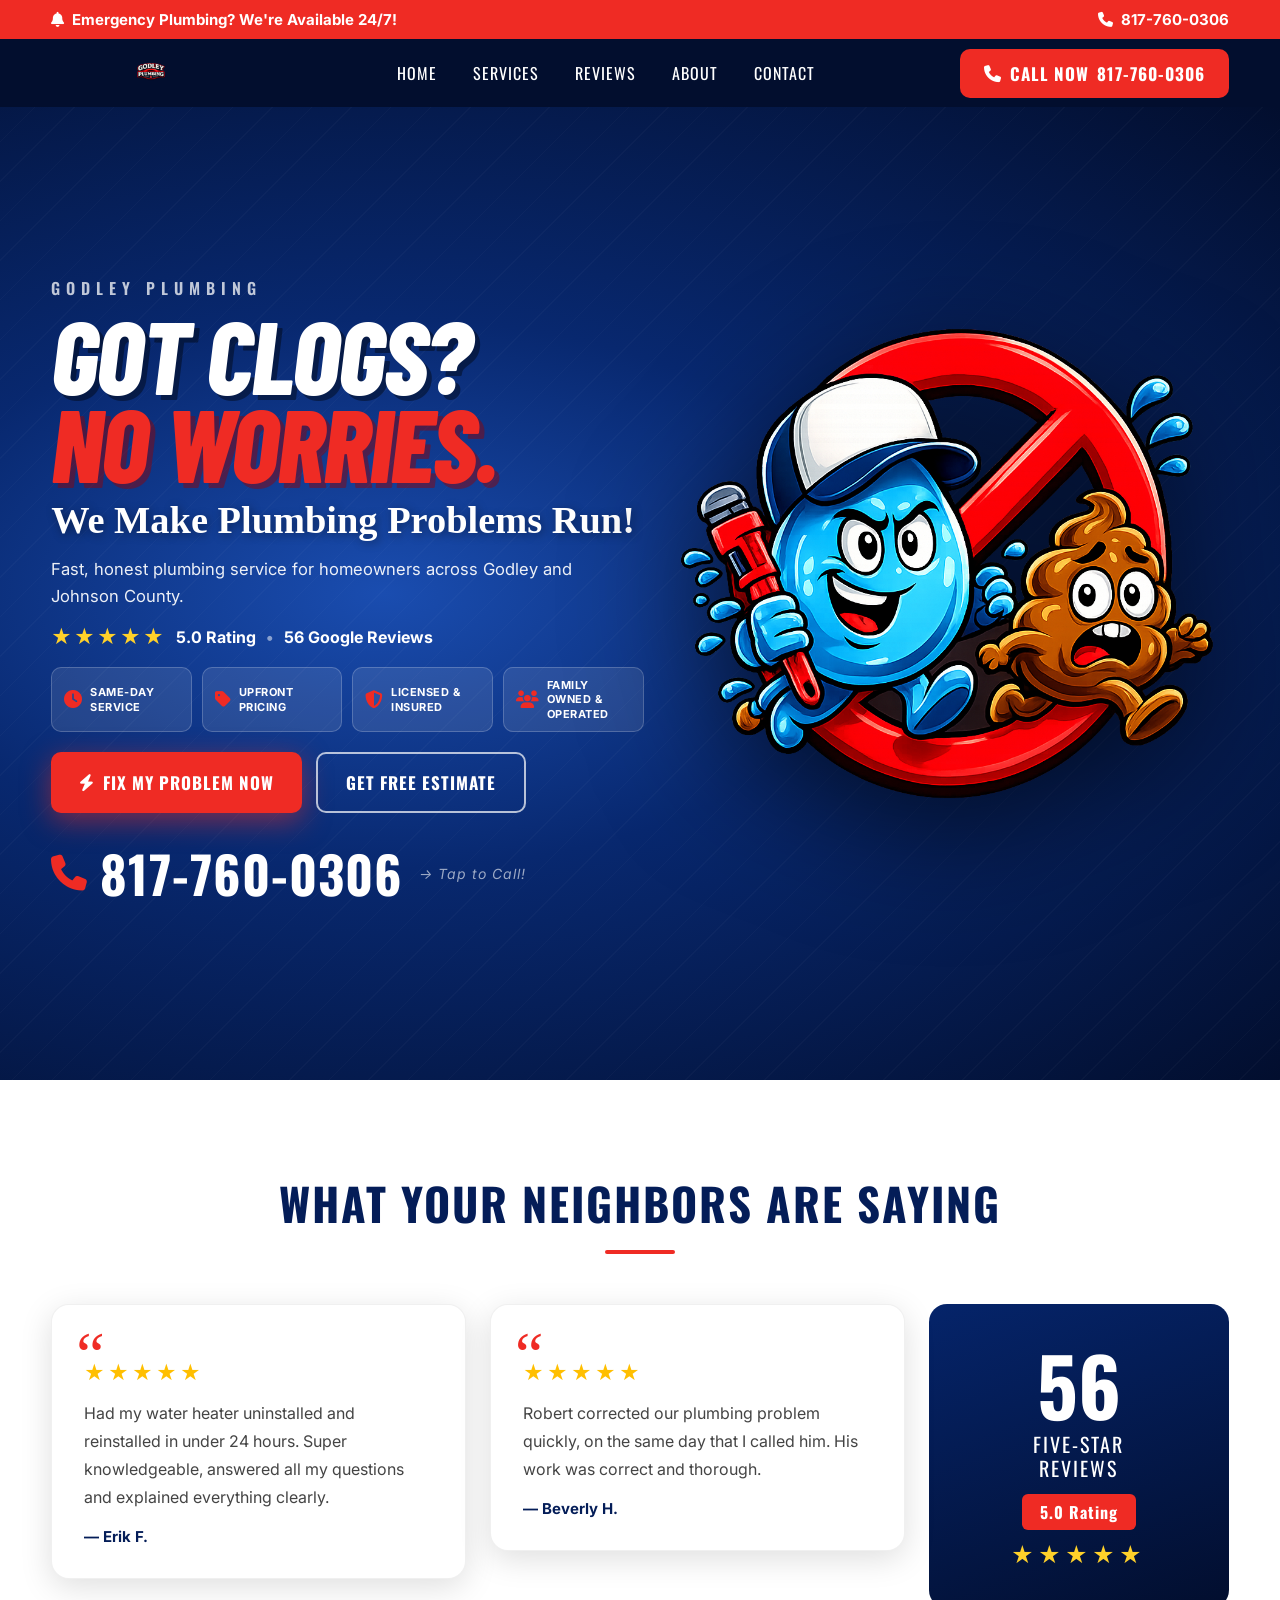
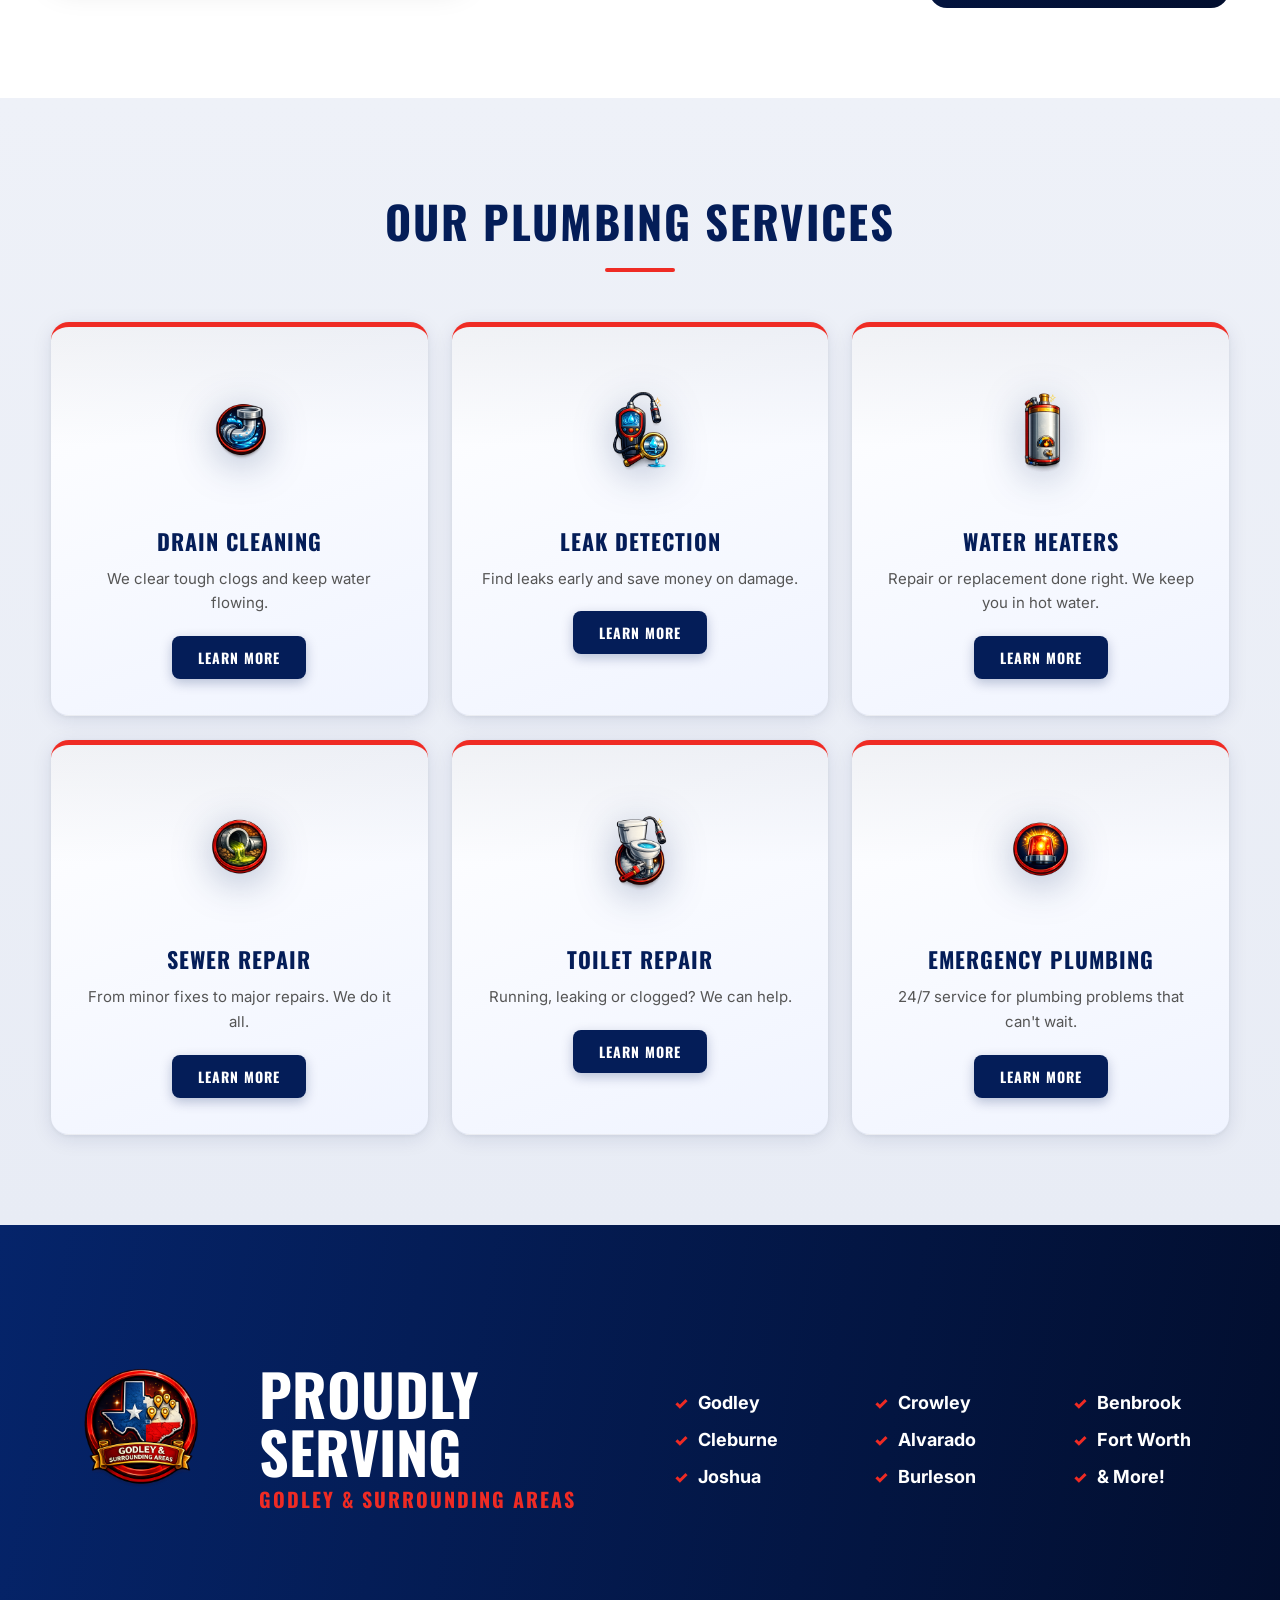
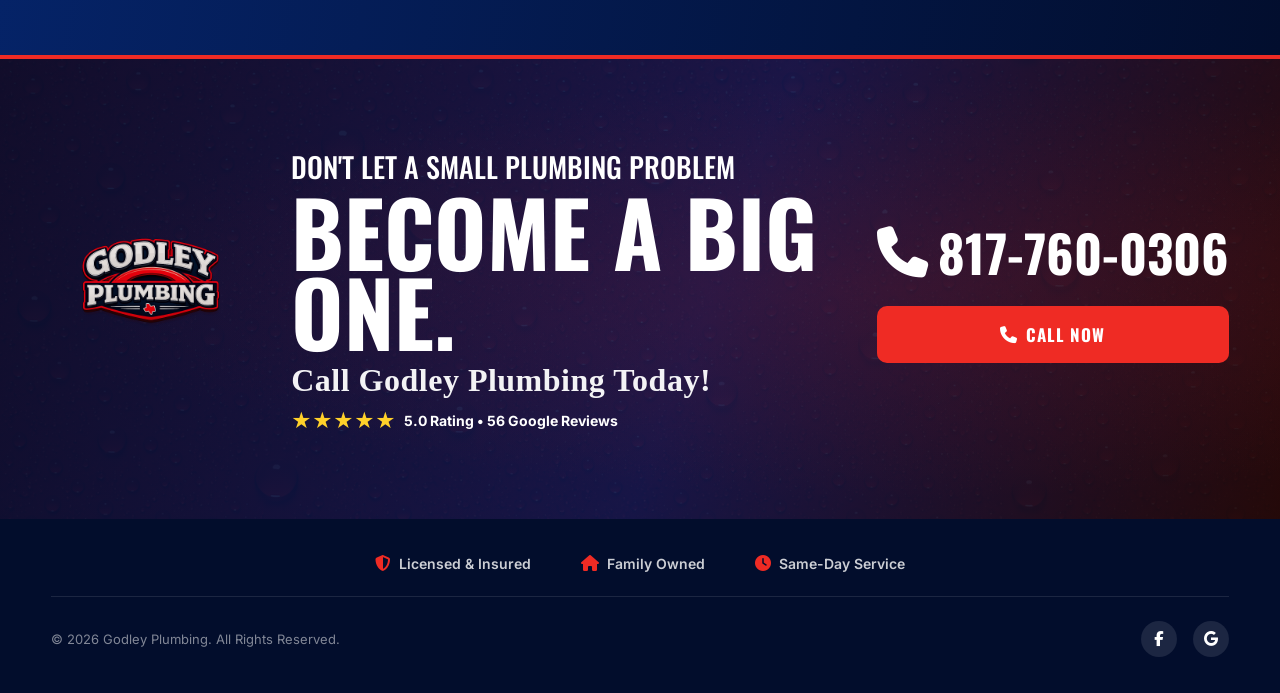
==== commit 4512ebd4: "Update index.html" ====
--- a/index.html
+++ b/index.html
@@ -6,7 +6,7 @@
   <title>Godley Plumbing | Fast, Honest Plumbing Service — Godley & Johnson County</title>
   <meta name="description" content="Fast, honest plumbing service for homeowners across Godley and Johnson County. Same-day service, upfront pricing, licensed & insured. Call 817-760-0306.">
 
-  <link rel="stylesheet" href="style.css">
+  <link rel="stylesheet" href="style.css?v=2">
   <link href="https://fonts.googleapis.com/css2?family=Oswald:wght@400;500;600;700&family=Barlow+Condensed:ital,wght@1,700;1,800&family=Dancing+Script:wght@700&family=Inter:wght@400;500;600;700;800&display=swap" rel="stylesheet">
   <link rel="stylesheet" href="https://cdnjs.cloudflare.com/ajax/libs/font-awesome/6.5.1/css/all.min.css">
 </head>
--- a/style.css
+++ b/style.css
@@ -67,18 +67,21 @@
   position: sticky;
   top: 0;
   z-index: 1000;
-  border-bottom: 2px solid rgba(255,255,255,.07);
+  border-bottom: none;
+  margin-bottom: 0;
 }
 .header-inner {
   display: flex;
   justify-content: space-between;
   align-items: center;
-  padding: 14px 0;
+  padding: 0;
+  height: 68px;
   gap: 20px;
 }
 .logo-wrap img {
-  width: 185px;
-  height: auto;
+  width: 200px;
+  height: 60px;
+  object-fit: contain;
 }
 .nav {
   display: flex;
@@ -116,7 +119,7 @@
 /* ============ HERO ============ */
 .hero {
   position: relative;
-  overflow: hidden;
+  overflow: visible;
   background: radial-gradient(ellipse at 30% 50%, #1a4db0 0%, #08286f 40%, #020e2e 100%);
   margin-top: 0;
 }
@@ -133,16 +136,17 @@
   );
   pointer-events: none;
   z-index: 1;
+  overflow: hidden;
 }
 .hero-inner {
   position: relative;
   z-index: 2;
   display: grid;
-  grid-template-columns: 55% 45%;
+  grid-template-columns: 52% 48%;
   align-items: center;
   gap: 0;
-  min-height: 92vh;
-  padding: 60px 0;
+  min-height: calc(100vh - 108px);
+  padding: 20px 0;
 }
 
 /* Hero Content */
@@ -151,24 +155,24 @@
 .hero-kicker {
   display: block;
   font-family: 'Oswald', sans-serif;
-  font-size: 22px;
+  font-size: 16px;
   font-weight: 600;
-  letter-spacing: 7px;
+  letter-spacing: 6px;
   color: rgba(255,255,255,.75);
   text-transform: uppercase;
-  margin-bottom: 18px;
+  margin-bottom: 10px;
 }
 
 .hero h1 {
   font-family: 'Barlow Condensed', 'Oswald', sans-serif;
-  font-size: clamp(80px, 11vw, 160px);
-  line-height: .84;
+  font-size: clamp(64px, 8vw, 112px);
+  line-height: .86;
   color: #fff;
   text-transform: uppercase;
   font-weight: 800;
   font-style: italic;
   letter-spacing: -2px;
-  margin-bottom: 24px;
+  margin-bottom: 12px;
   text-shadow: 5px 5px 0px rgba(0,0,0,.4);
 }
 .hero h1 span {
@@ -179,59 +183,60 @@
 
 .hero h2 {
   font-family: 'Dancing Script', cursive;
-  font-size: clamp(30px, 4vw, 58px);
-  color: #fff;
-  font-weight: 700;
-  margin-bottom: 22px;
-  line-height: 1.2;
+  font-size: clamp(24px, 3vw, 42px);
+  color: #fff;
+  font-weight: 700;
+  margin-bottom: 14px;
+  line-height: 1.15;
   text-shadow: 2px 2px 10px rgba(0,0,0,.4);
+  white-space: nowrap;
 }
 
 .hero-desc {
   color: rgba(255,255,255,.92);
-  font-size: clamp(17px, 1.6vw, 22px);
-  line-height: 1.65;
-  margin-bottom: 24px;
+  font-size: clamp(15px, 1.3vw, 18px);
+  line-height: 1.6;
+  margin-bottom: 16px;
   max-width: 540px;
 }
 
 .review-line {
   display: flex;
   align-items: center;
-  gap: 12px;
-  color: #fff;
-  font-size: 18px;
-  font-weight: 700;
-  margin-bottom: 28px;
+  gap: 10px;
+  color: #fff;
+  font-size: 16px;
+  font-weight: 700;
+  margin-bottom: 18px;
   flex-wrap: wrap;
 }
-.stars { color: #ffd12a; font-size: 24px; letter-spacing: 2px; }
+.stars { color: #ffd12a; font-size: 20px; letter-spacing: 2px; }
 .dot { opacity: .5; }
 
 /* Trust badges row */
 .trust-row {
   display: grid;
   grid-template-columns: repeat(4, 1fr);
-  gap: 14px;
-  margin-bottom: 36px;
+  gap: 10px;
+  margin-bottom: 20px;
 }
 .trust-item {
   display: flex;
   align-items: center;
-  gap: 10px;
+  gap: 8px;
   background: rgba(255,255,255,.1);
   border: 1px solid rgba(255,255,255,.2);
-  border-radius: 12px;
-  padding: 14px 16px;
+  border-radius: 10px;
+  padding: 10px 12px;
 }
 .trust-item i {
-  font-size: 24px;
+  font-size: 18px;
   color: var(--red);
   flex-shrink: 0;
 }
 .trust-item span {
   color: #fff;
-  font-size: 13px;
+  font-size: 11px;
   font-weight: 700;
   text-transform: uppercase;
   letter-spacing: .5px;
@@ -241,18 +246,18 @@
 /* Hero Buttons */
 .hero-buttons {
   display: flex;
-  gap: 16px;
+  gap: 14px;
   flex-wrap: wrap;
-  margin-bottom: 28px;
+  margin-bottom: 18px;
 }
 .btn {
   display: inline-flex;
   align-items: center;
-  gap: 10px;
-  padding: 20px 36px;
-  border-radius: 12px;
-  font-family: 'Oswald', sans-serif;
-  font-size: 20px;
+  gap: 8px;
+  padding: 16px 28px;
+  border-radius: 10px;
+  font-family: 'Oswald', sans-serif;
+  font-size: 17px;
   font-weight: 700;
   text-transform: uppercase;
   letter-spacing: 1px;
@@ -278,13 +283,13 @@
 .hero-phone {
   display: inline-flex;
   align-items: center;
-  gap: 14px;
-  color: #fff;
-  font-family: 'Oswald', sans-serif;
-  font-size: clamp(36px, 4.5vw, 64px);
+  gap: 12px;
+  color: #fff;
+  font-family: 'Oswald', sans-serif;
+  font-size: clamp(28px, 3.5vw, 52px);
   font-weight: 700;
   letter-spacing: 1px;
-  margin-top: 4px;
+  margin-top: 0;
 }
 
 /* Hero Phone */
@@ -320,13 +325,13 @@
   overflow: visible;
 }
 .hero-image img {
-  width: 115%;
-  max-width: 820px;
-  margin-bottom: -40px;
+  width: 110%;
+  max-width: 780px;
   filter: drop-shadow(0 30px 60px rgba(0,0,0,.6));
   animation: float 4s ease-in-out infinite;
   position: relative;
   z-index: 3;
+  margin-bottom: 0;
 }
 @keyframes float {
   0%, 100% { transform: translateY(0); }
@@ -790,13 +795,14 @@
 .mobile-nav {
   display: none;
   background: var(--navy-dark);
-  border-top: 1px solid rgba(255,255,255,.08);
+  border-top: none;
   max-height: 0;
   overflow: hidden;
   transition: max-height .35s ease;
 }
 .mobile-nav.open {
   max-height: 600px;
+  border-top: 1px solid rgba(255,255,255,.08);
 }
 .mobile-nav-links {
   display: flex;
@@ -879,7 +885,13 @@
   .hamburger { display: flex; }
   .mobile-nav { display: block; }
 
-  /* Hero: stack text FIRST, image below — no order flip */
+  /* Shrink header at tablet */
+  .header { border-bottom: none; }
+  .header-inner { padding: 4px 0; }
+  .logo-wrap img { width: 120px; }
+
+  /* Hero butts directly against header */
+  .hero { margin-top: 0; }
   .hero-inner {
     grid-template-columns: 1fr;
     min-height: auto;
@@ -920,41 +932,53 @@
 @media (max-width: 600px) {
 
   /* Kill the top bar — pure dead weight on mobile */
-  .top-bar { display: none; }
-
-  /* Header: tight as possible, no gap to hero */
-  .header { border-bottom: none; margin-bottom: 0; }
-  .header-inner { padding: 5px 0; }
-  .logo-wrap img { width: 100px; }
+  .top-bar { display: none !important; }
+
+  /* Header: force tight height no matter what 992px set */
+  .header { border-bottom: none !important; }
+  .header-inner {
+    padding: 0 !important;
+    height: 54px !important;
+    min-height: unset !important;
+  }
+  .logo-wrap img { width: 78px !important; }
   .header-call-btn {
-    padding: 8px 14px;
-    font-size: 13px;
-    gap: 6px;
-    border-radius: 8px;
+    padding: 8px 12px !important;
+    font-size: 13px !important;
+    gap: 5px !important;
+    border-radius: 8px !important;
   }
-  .header-call-btn .call-text { display: none; }
+  .header-call-btn .call-text { display: none !important; }
 
   /* Hero: mascot sits as absolute positioned img behind content */
   .hero {
-    background-color: #020e2e;
-    background-image: radial-gradient(ellipse at 30% 50%, #1a4db0 0%, #08286f 40%, #020e2e 100%);
-    margin-top: -1px;
+    background-color: #020e2e !important;
+    background-image: radial-gradient(ellipse at 30% 50%, #1a4db0 0%, #08286f 40%, #020e2e 100%) !important;
+    margin-top: 0 !important;
+  }
+  .hero-inner {
+    grid-template-columns: 1fr !important;
+    padding: 0 0 32px !important;
+    min-height: 88vh !important;
+    align-items: center !important;
+    text-align: center !important;
+    gap: 0 !important;
   }
   .hero-image {
     display: block;
     position: absolute;
-    top: -20px;
+    top: -40px;
     left: 50%;
     transform: translateX(-50%);
     width: 100%;
-    max-width: 380px;
+    max-width: 440px;
     z-index: 1;
-    opacity: .38;
+    opacity: .55;
     pointer-events: none;
   }
   .hero-image img {
     width: 100%;
-    max-width: 380px;
+    max-width: 420px;
     margin: 0 auto;
     filter: none;
     animation: none;
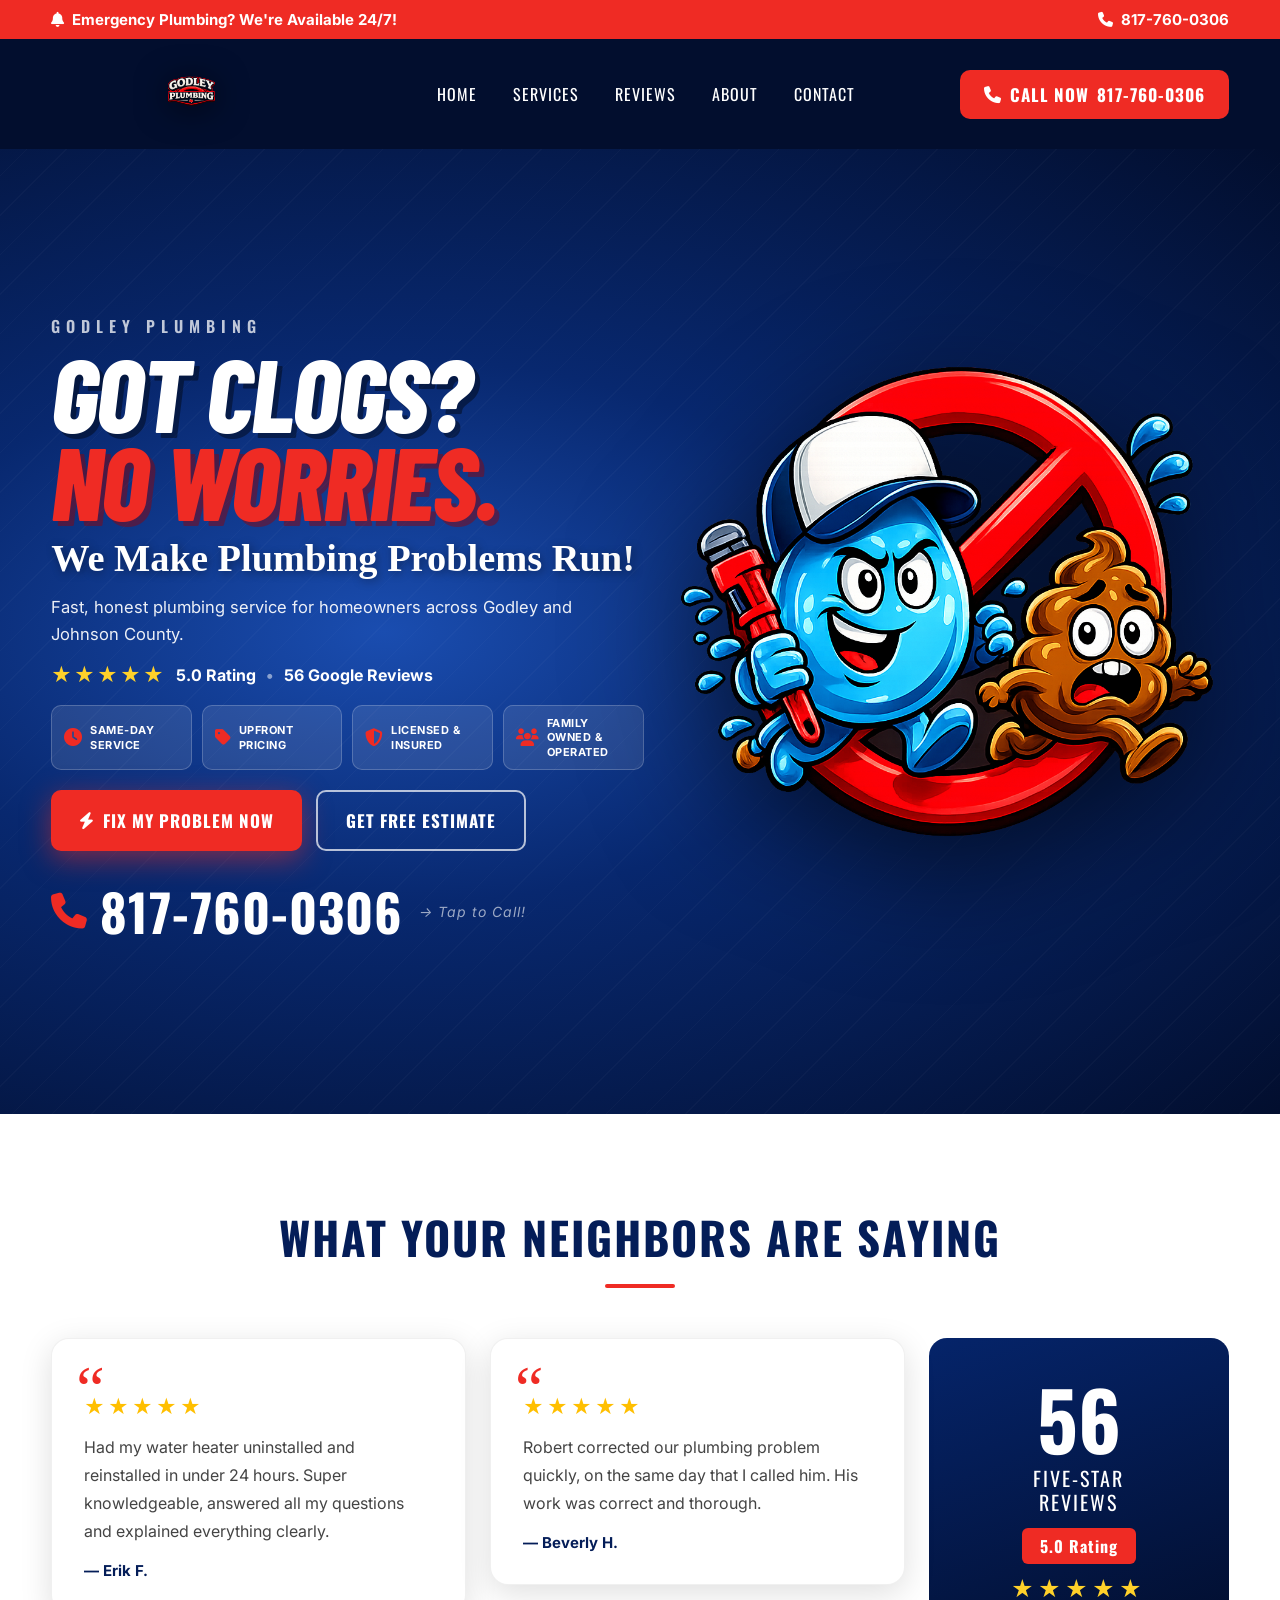
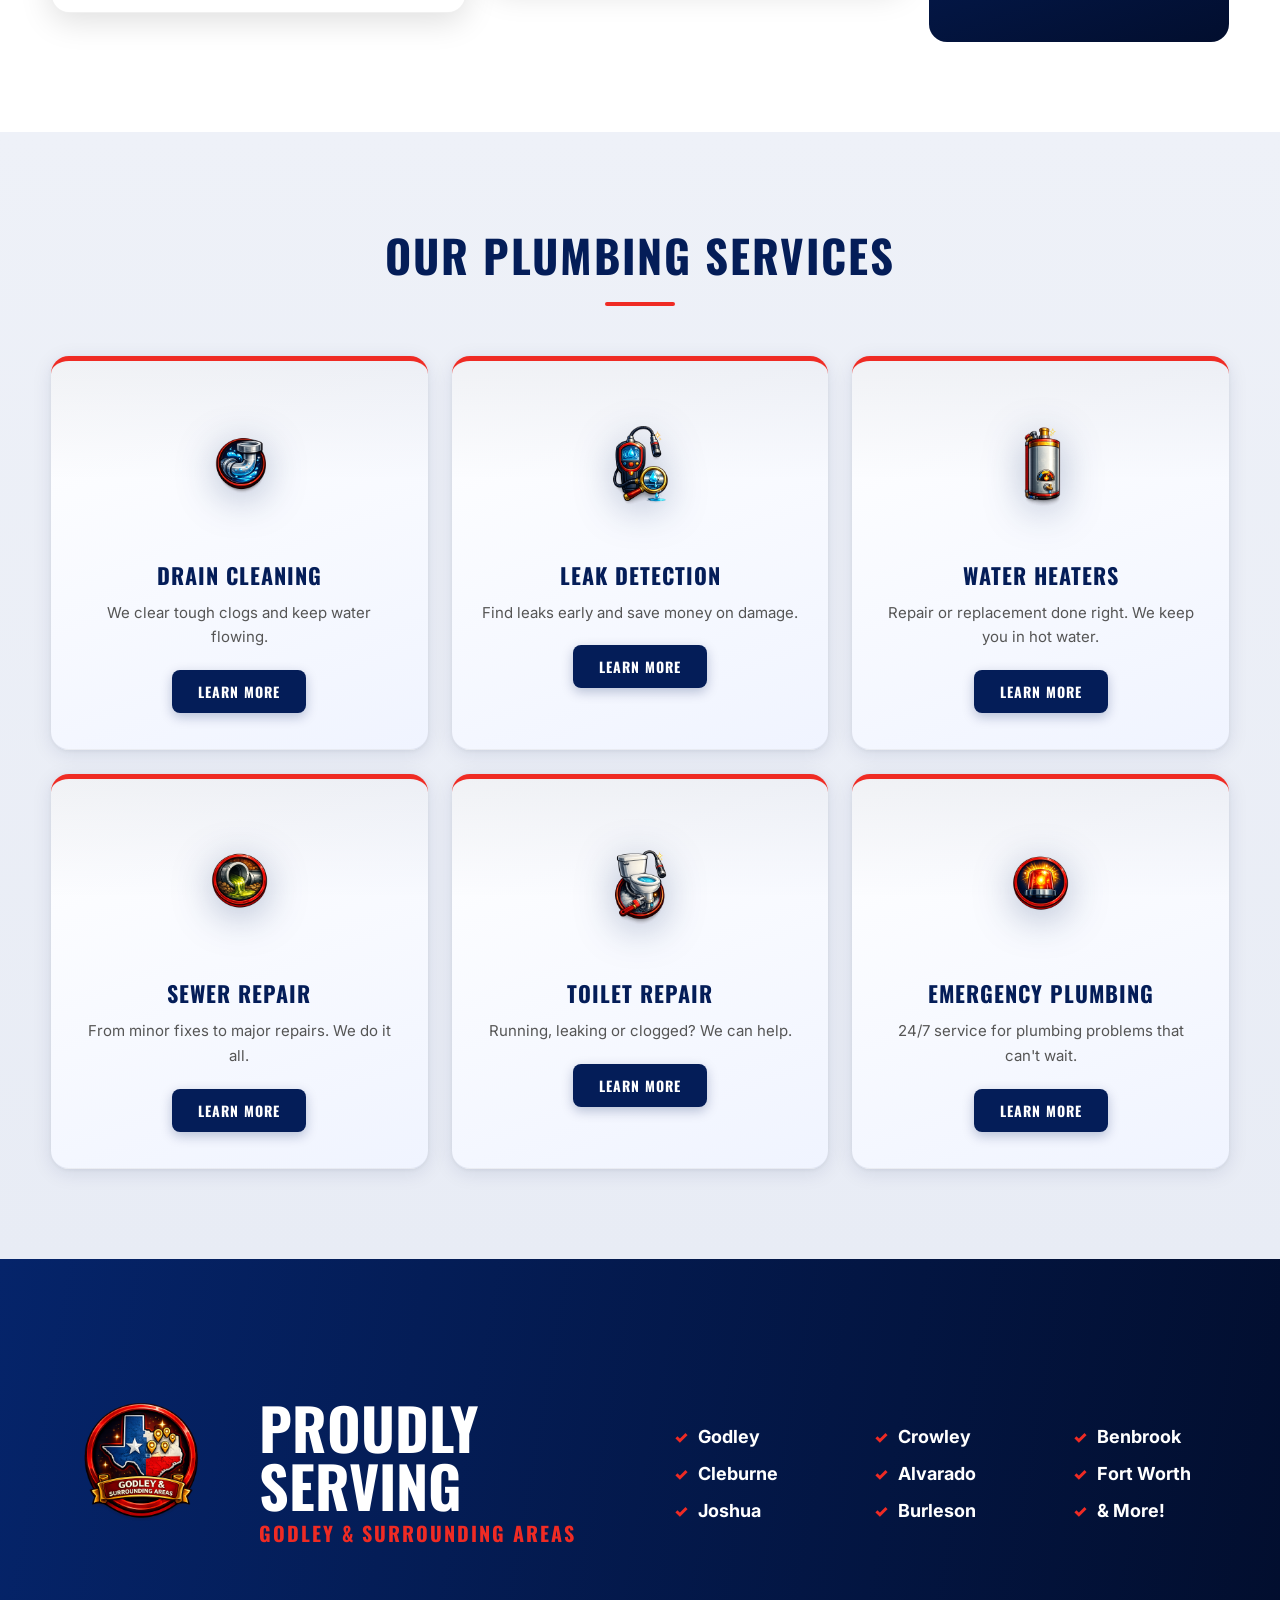
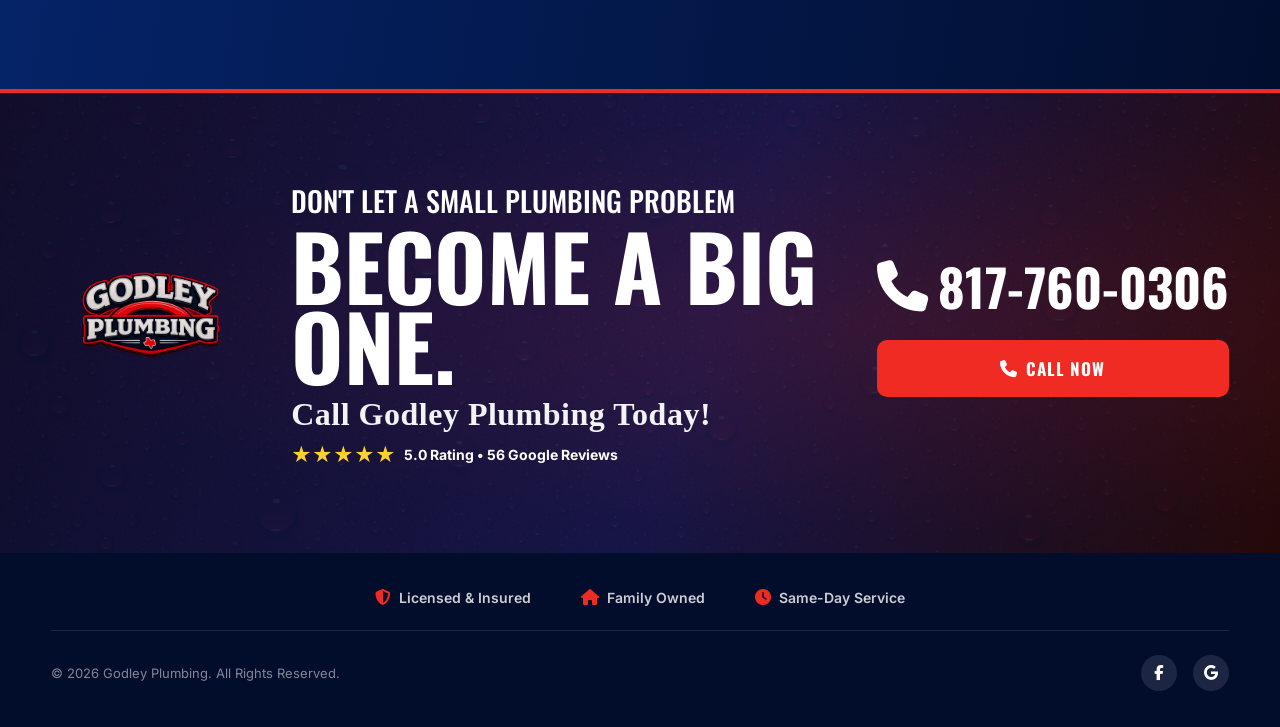
==== commit 31fd2f05: "Update index.html" ====
--- a/index.html
+++ b/index.html
@@ -6,7 +6,7 @@
   <title>Godley Plumbing | Fast, Honest Plumbing Service — Godley & Johnson County</title>
   <meta name="description" content="Fast, honest plumbing service for homeowners across Godley and Johnson County. Same-day service, upfront pricing, licensed & insured. Call 817-760-0306.">
 
-  <link rel="stylesheet" href="style.css?v=2">
+  <link rel="stylesheet" href="style.css?v=9">
   <link href="https://fonts.googleapis.com/css2?family=Oswald:wght@400;500;600;700&family=Barlow+Condensed:ital,wght@1,700;1,800&family=Dancing+Script:wght@700&family=Inter:wght@400;500;600;700;800&display=swap" rel="stylesheet">
   <link rel="stylesheet" href="https://cdnjs.cloudflare.com/ajax/libs/font-awesome/6.5.1/css/all.min.css">
 </head>
--- a/style.css
+++ b/style.css
@@ -75,13 +75,14 @@
   justify-content: space-between;
   align-items: center;
   padding: 0;
-  height: 68px;
+  height: 110px;
   gap: 20px;
 }
 .logo-wrap img {
-  width: 200px;
-  height: 60px;
+  width: 280px;
+  height: 104px;
   object-fit: contain;
+  filter: drop-shadow(0 4px 16px rgba(0,0,0,.6));
 }
 .nav {
   display: flex;
@@ -145,12 +146,12 @@
   grid-template-columns: 52% 48%;
   align-items: center;
   gap: 0;
-  min-height: calc(100vh - 108px);
-  padding: 20px 0;
+  min-height: calc(100vh - 150px);
+  padding: 16px 0;
 }
 
 /* Hero Content */
-.hero-content { padding-right: 20px; }
+.hero-content { padding-right: 20px; padding-top: 0; }
 
 .hero-kicker {
   display: block;
@@ -886,9 +887,9 @@
   .mobile-nav { display: block; }
 
   /* Shrink header at tablet */
-  .header { border-bottom: none; }
-  .header-inner { padding: 4px 0; }
-  .logo-wrap img { width: 120px; }
+  .header { border-bottom: none !important; }
+  .header-inner { padding: 0 !important; height: 72px !important; }
+  .logo-wrap img { width: 130px !important; }
 
   /* Hero butts directly against header */
   .hero { margin-top: 0; }
@@ -938,10 +939,10 @@
   .header { border-bottom: none !important; }
   .header-inner {
     padding: 0 !important;
-    height: 54px !important;
+    height: 72px !important;
     min-height: unset !important;
   }
-  .logo-wrap img { width: 78px !important; }
+  .logo-wrap img { width: 130px !important; height: auto !important; }
   .header-call-btn {
     padding: 8px 12px !important;
     font-size: 13px !important;
